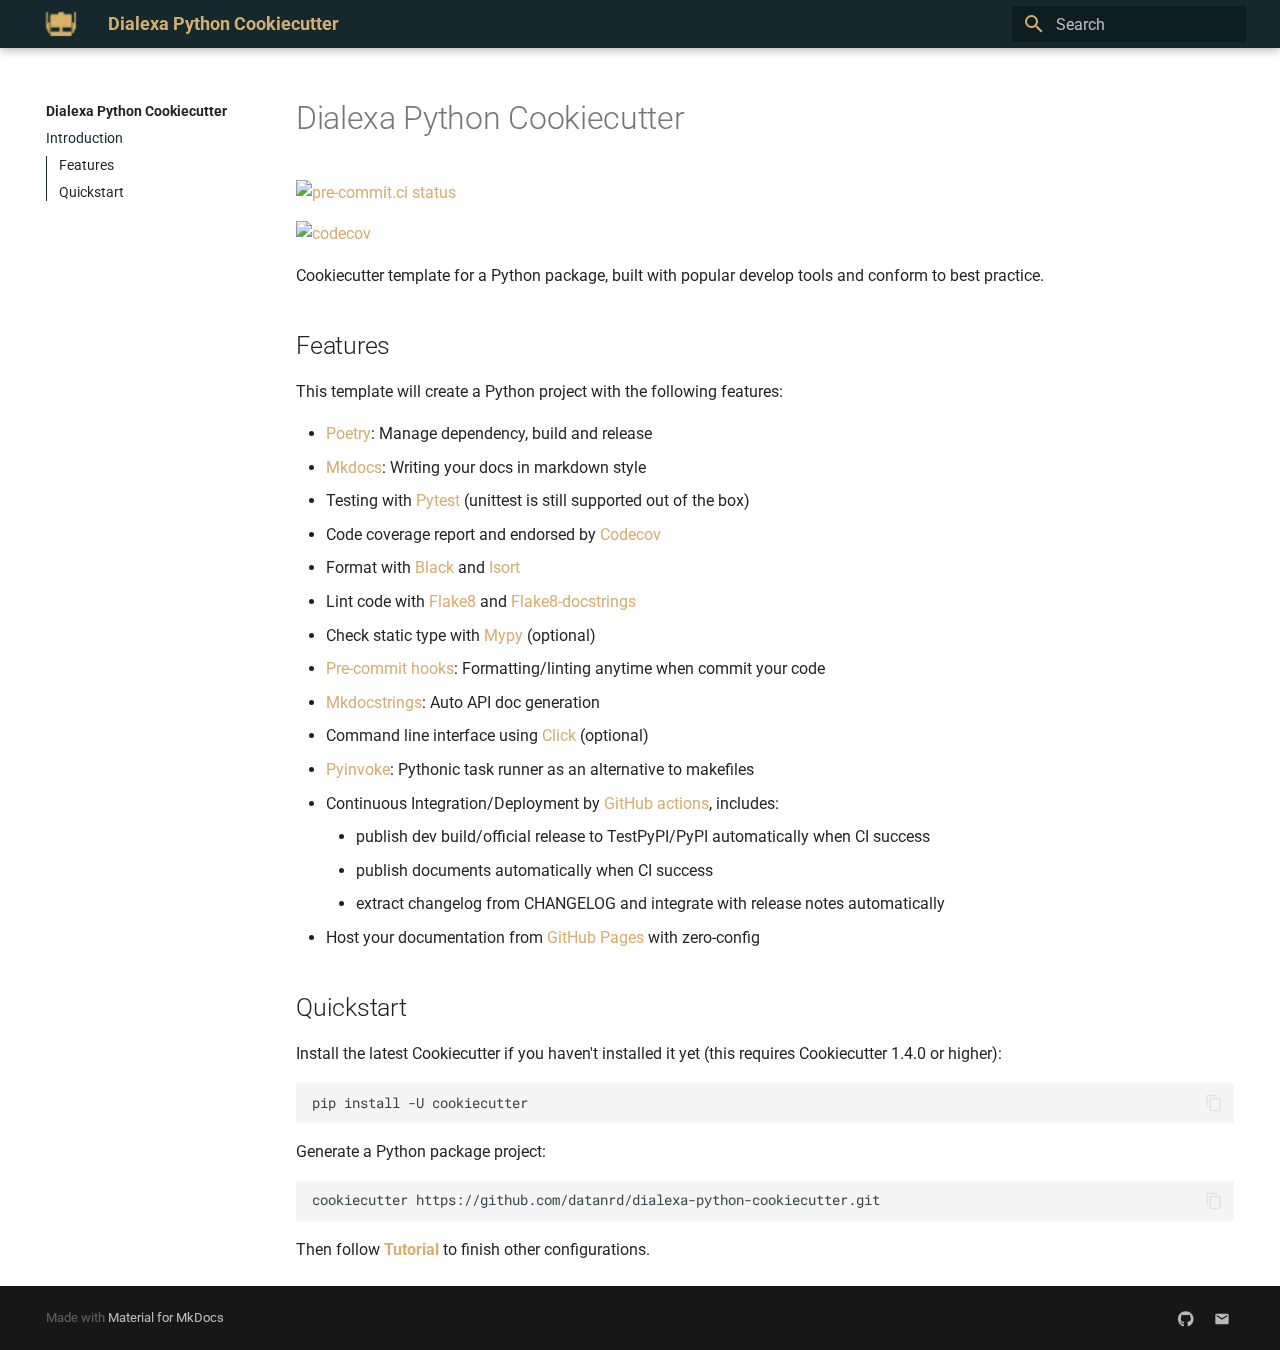
==== index.html @ a91740a1 "Deployed 534eb21 with MkDocs version: 1.2.3" ====
<!doctype html>
<html lang="en" class="no-js">
  <head>
    
      <meta charset="utf-8">
      <meta name="viewport" content="width=device-width,initial-scale=1">
      
      
      
      <link rel="icon" href="assets/images/favicon.png">
      <meta name="generator" content="mkdocs-1.2.3, mkdocs-material-8.1.11">
    
    
      
        <title>Dialexa Python Cookiecutter</title>
      
    
    
      <link rel="stylesheet" href="assets/stylesheets/main.50e68009.min.css">
      
        
        <link rel="stylesheet" href="assets/stylesheets/palette.e6a45f82.min.css">
        
      
    
    
    
      
        
        <link rel="preconnect" href="https://fonts.gstatic.com" crossorigin>
        <link rel="stylesheet" href="https://fonts.googleapis.com/css?family=Roboto:300,400,400i,700%7CRoboto+Mono&display=fallback">
        <style>:root{--md-text-font:"Roboto";--md-code-font:"Roboto Mono"}</style>
      
    
    
      <link rel="stylesheet" href="stylesheets/extra.css">
    
    <script>__md_scope=new URL(".",location),__md_get=(e,_=localStorage,t=__md_scope)=>JSON.parse(_.getItem(t.pathname+"."+e)),__md_set=(e,_,t=localStorage,a=__md_scope)=>{try{t.setItem(a.pathname+"."+e,JSON.stringify(_))}catch(e){}}</script>
    
      

    
    
  </head>
  
  
    
    
    
    
    
    <body dir="ltr" data-md-color-scheme="" data-md-color-primary="none" data-md-color-accent="none">
  
    
    
    <input class="md-toggle" data-md-toggle="drawer" type="checkbox" id="__drawer" autocomplete="off">
    <input class="md-toggle" data-md-toggle="search" type="checkbox" id="__search" autocomplete="off">
    <label class="md-overlay" for="__drawer"></label>
    <div data-md-component="skip">
      
        
        <a href="#dialexa-python-cookiecutter" class="md-skip">
          Skip to content
        </a>
      
    </div>
    <div data-md-component="announce">
      
    </div>
    
    
      

<header class="md-header" data-md-component="header">
  <nav class="md-header__inner md-grid" aria-label="Header">
    <a href="." title="Dialexa Python Cookiecutter" class="md-header__button md-logo" aria-label="Dialexa Python Cookiecutter" data-md-component="logo">
      
  <img src="assets/logo.png" alt="logo">

    </a>
    <label class="md-header__button md-icon" for="__drawer">
      <svg xmlns="http://www.w3.org/2000/svg" viewBox="0 0 24 24"><path d="M3 6h18v2H3V6m0 5h18v2H3v-2m0 5h18v2H3v-2z"/></svg>
    </label>
    <div class="md-header__title" data-md-component="header-title">
      <div class="md-header__ellipsis">
        <div class="md-header__topic">
          <span class="md-ellipsis">
            Dialexa Python Cookiecutter
          </span>
        </div>
        <div class="md-header__topic" data-md-component="header-topic">
          <span class="md-ellipsis">
            
              Introduction
            
          </span>
        </div>
      </div>
    </div>
    
    
    
      <label class="md-header__button md-icon" for="__search">
        <svg xmlns="http://www.w3.org/2000/svg" viewBox="0 0 24 24"><path d="M9.5 3A6.5 6.5 0 0 1 16 9.5c0 1.61-.59 3.09-1.56 4.23l.27.27h.79l5 5-1.5 1.5-5-5v-.79l-.27-.27A6.516 6.516 0 0 1 9.5 16 6.5 6.5 0 0 1 3 9.5 6.5 6.5 0 0 1 9.5 3m0 2C7 5 5 7 5 9.5S7 14 9.5 14 14 12 14 9.5 12 5 9.5 5z"/></svg>
      </label>
      <div class="md-search" data-md-component="search" role="dialog">
  <label class="md-search__overlay" for="__search"></label>
  <div class="md-search__inner" role="search">
    <form class="md-search__form" name="search">
      <input type="text" class="md-search__input" name="query" aria-label="Search" placeholder="Search" autocapitalize="off" autocorrect="off" autocomplete="off" spellcheck="false" data-md-component="search-query" required>
      <label class="md-search__icon md-icon" for="__search">
        <svg xmlns="http://www.w3.org/2000/svg" viewBox="0 0 24 24"><path d="M9.5 3A6.5 6.5 0 0 1 16 9.5c0 1.61-.59 3.09-1.56 4.23l.27.27h.79l5 5-1.5 1.5-5-5v-.79l-.27-.27A6.516 6.516 0 0 1 9.5 16 6.5 6.5 0 0 1 3 9.5 6.5 6.5 0 0 1 9.5 3m0 2C7 5 5 7 5 9.5S7 14 9.5 14 14 12 14 9.5 12 5 9.5 5z"/></svg>
        <svg xmlns="http://www.w3.org/2000/svg" viewBox="0 0 24 24"><path d="M20 11v2H8l5.5 5.5-1.42 1.42L4.16 12l7.92-7.92L13.5 5.5 8 11h12z"/></svg>
      </label>
      <nav class="md-search__options" aria-label="Search">
        
        <button type="reset" class="md-search__icon md-icon" aria-label="Clear" tabindex="-1">
          <svg xmlns="http://www.w3.org/2000/svg" viewBox="0 0 24 24"><path d="M19 6.41 17.59 5 12 10.59 6.41 5 5 6.41 10.59 12 5 17.59 6.41 19 12 13.41 17.59 19 19 17.59 13.41 12 19 6.41z"/></svg>
        </button>
      </nav>
      
    </form>
    <div class="md-search__output">
      <div class="md-search__scrollwrap" data-md-scrollfix>
        <div class="md-search-result" data-md-component="search-result">
          <div class="md-search-result__meta">
            Initializing search
          </div>
          <ol class="md-search-result__list"></ol>
        </div>
      </div>
    </div>
  </div>
</div>
    
    
  </nav>
  
</header>
    
    <div class="md-container" data-md-component="container">
      
      
        
          
        
      
      <main class="md-main" data-md-component="main">
        <div class="md-main__inner md-grid">
          
            
              
              <div class="md-sidebar md-sidebar--primary" data-md-component="sidebar" data-md-type="navigation" >
                <div class="md-sidebar__scrollwrap">
                  <div class="md-sidebar__inner">
                    


  

<nav class="md-nav md-nav--primary md-nav--integrated" aria-label="Navigation" data-md-level="0">
  <label class="md-nav__title" for="__drawer">
    <a href="." title="Dialexa Python Cookiecutter" class="md-nav__button md-logo" aria-label="Dialexa Python Cookiecutter" data-md-component="logo">
      
  <img src="assets/logo.png" alt="logo">

    </a>
    Dialexa Python Cookiecutter
  </label>
  
  <ul class="md-nav__list" data-md-scrollfix>
    
      
      
      

  
  
    
  
  
    <li class="md-nav__item md-nav__item--active">
      
      <input class="md-nav__toggle md-toggle" data-md-toggle="toc" type="checkbox" id="__toc">
      
      
        
      
      
        <label class="md-nav__link md-nav__link--active" for="__toc">
          Introduction
          <span class="md-nav__icon md-icon"></span>
        </label>
      
      <a href="." class="md-nav__link md-nav__link--active">
        Introduction
      </a>
      
        

<nav class="md-nav md-nav--secondary" aria-label="Table of contents">
  
  
  
    
  
  
    <label class="md-nav__title" for="__toc">
      <span class="md-nav__icon md-icon"></span>
      Table of contents
    </label>
    <ul class="md-nav__list" data-md-component="toc" data-md-scrollfix>
      
        <li class="md-nav__item">
  <a href="#features" class="md-nav__link">
    Features
  </a>
  
</li>
      
        <li class="md-nav__item">
  <a href="#quickstart" class="md-nav__link">
    Quickstart
  </a>
  
</li>
      
    </ul>
  
</nav>
      
    </li>
  

    
  </ul>
</nav>
                  </div>
                </div>
              </div>
            
            
          
          <div class="md-content" data-md-component="content">
            <article class="md-content__inner md-typeset">
              
                

<!-- BEGIN INCLUDE ../README.md   -->
<h1 id="dialexa-python-cookiecutter">Dialexa Python Cookiecutter</h1>
<p><a href="https://results.pre-commit.ci/latest/github/datanrd/dialexa-python-cookiecutter/develop"><img alt="pre-commit.ci status" src="https://results.pre-commit.ci/badge/github/datanrd/dialexa-python-cookiecutter/develop.svg" /></a></p>
<p><a href="https://codecov.io/gh/datanrd/dialexa-python-cookiecutter"><img alt="codecov" src="https://codecov.io/gh/datanrd/dialexa-python-cookiecutter/branch/develop/graph/badge.svg?token=NFT6UC1HAW" /></a></p>
<p>Cookiecutter template for a Python package, built with popular develop tools and conform to best practice.</p>
<h2 id="features">Features</h2>
<p>This template will create a Python project with the following features:</p>
<ul>
<li><a href="https://python-poetry.org/">Poetry</a>: Manage dependency, build and release</li>
<li><a href="https://www.mkdocs.org/..">Mkdocs</a>: Writing your docs in markdown style</li>
<li>Testing with <a href="https://pytest.org/..">Pytest</a> (unittest is still supported out of the box)</li>
<li>Code coverage report and endorsed by <a href="https://codecov.io/..">Codecov</a></li>
<li>Format with <a href="https://github.com/psf/black">Black</a> and <a href="https://github.com/PyCQA/isort">Isort</a></li>
<li>Lint code with <a href="https://flake8.pycqa.org/..">Flake8</a> and <a href="https://pypi.org/project/flake8-docstrings/">Flake8-docstrings</a></li>
<li>Check static type with <a href="http://mypy-lang.org/">Mypy</a> (optional)</li>
<li><a href="https://pre-commit.com/">Pre-commit hooks</a>: Formatting/linting anytime when commit your code</li>
<li><a href="https://mkdocstrings.github.io/">Mkdocstrings</a>: Auto API doc generation</li>
<li>Command line interface using <a href="https://click.palletsprojects.com/en/8.0.x/">Click</a> (optional)</li>
<li><a href="https://docs.pyinvoke.org/..">Pyinvoke</a>: Pythonic task runner as an alternative to makefiles</li>
<li>Continuous Integration/Deployment by <a href="https://github.com/features/actions">GitHub actions</a>, includes:<ul>
<li>publish dev build/official release to TestPyPI/PyPI automatically when CI success</li>
<li>publish documents automatically when CI success</li>
<li>extract changelog from CHANGELOG and integrate with release notes automatically</li>
</ul>
</li>
<li>Host your documentation from <a href="https://pages.github.com/..">GitHub Pages</a> with zero-config</li>
</ul>
<h2 id="quickstart">Quickstart</h2>
<p>Install the latest Cookiecutter if you haven't installed it yet (this requires Cookiecutter 1.4.0 or higher):</p>
<div class="highlight"><pre><span></span><code><a id="__codelineno-0-1" name="__codelineno-0-1" href="#__codelineno-0-1"></a>pip install -U cookiecutter
</code></pre></div>
<p>Generate a Python package project:</p>
<div class="highlight"><pre><span></span><code><a id="__codelineno-1-1" name="__codelineno-1-1" href="#__codelineno-1-1"></a>cookiecutter https://github.com/datanrd/dialexa-python-cookiecutter.git
</code></pre></div>
<p>Then follow <strong><a href="tutorial.md">Tutorial</a></strong> to finish other configurations.</p>
<!-- END INCLUDE -->

              
            </article>
          </div>
        </div>
        
      </main>
      
        <footer class="md-footer">
  
  <div class="md-footer-meta md-typeset">
    <div class="md-footer-meta__inner md-grid">
      <div class="md-copyright">
  
  
    Made with
    <a href="https://squidfunk.github.io/mkdocs-material/" target="_blank" rel="noopener">
      Material for MkDocs
    </a>
  
</div>
      
        <div class="md-social">
  
    
    
    <a href="https://github.com/dialexa" target="_blank" rel="noopener" title="Github" class="md-social__link">
      <svg xmlns="http://www.w3.org/2000/svg" viewBox="0 0 496 512"><!--! Font Awesome Free 6.0.0 by @fontawesome - https://fontawesome.com License - https://fontawesome.com/license/free (Icons: CC BY 4.0, Fonts: SIL OFL 1.1, Code: MIT License) Copyright 2022 Fonticons, Inc.--><path d="M165.9 397.4c0 2-2.3 3.6-5.2 3.6-3.3.3-5.6-1.3-5.6-3.6 0-2 2.3-3.6 5.2-3.6 3-.3 5.6 1.3 5.6 3.6zm-31.1-4.5c-.7 2 1.3 4.3 4.3 4.9 2.6 1 5.6 0 6.2-2s-1.3-4.3-4.3-5.2c-2.6-.7-5.5.3-6.2 2.3zm44.2-1.7c-2.9.7-4.9 2.6-4.6 4.9.3 2 2.9 3.3 5.9 2.6 2.9-.7 4.9-2.6 4.6-4.6-.3-1.9-3-3.2-5.9-2.9zM244.8 8C106.1 8 0 113.3 0 252c0 110.9 69.8 205.8 169.5 239.2 12.8 2.3 17.3-5.6 17.3-12.1 0-6.2-.3-40.4-.3-61.4 0 0-70 15-84.7-29.8 0 0-11.4-29.1-27.8-36.6 0 0-22.9-15.7 1.6-15.4 0 0 24.9 2 38.6 25.8 21.9 38.6 58.6 27.5 72.9 20.9 2.3-16 8.8-27.1 16-33.7-55.9-6.2-112.3-14.3-112.3-110.5 0-27.5 7.6-41.3 23.6-58.9-2.6-6.5-11.1-33.3 2.6-67.9 20.9-6.5 69 27 69 27 20-5.6 41.5-8.5 62.8-8.5s42.8 2.9 62.8 8.5c0 0 48.1-33.6 69-27 13.7 34.7 5.2 61.4 2.6 67.9 16 17.7 25.8 31.5 25.8 58.9 0 96.5-58.9 104.2-114.8 110.5 9.2 7.9 17 22.9 17 46.4 0 33.7-.3 75.4-.3 83.6 0 6.5 4.6 14.4 17.3 12.1C428.2 457.8 496 362.9 496 252 496 113.3 383.5 8 244.8 8zM97.2 352.9c-1.3 1-1 3.3.7 5.2 1.6 1.6 3.9 2.3 5.2 1 1.3-1 1-3.3-.7-5.2-1.6-1.6-3.9-2.3-5.2-1zm-10.8-8.1c-.7 1.3.3 2.9 2.3 3.9 1.6 1 3.6.7 4.3-.7.7-1.3-.3-2.9-2.3-3.9-2-.6-3.6-.3-4.3.7zm32.4 35.6c-1.6 1.3-1 4.3 1.3 6.2 2.3 2.3 5.2 2.6 6.5 1 1.3-1.3.7-4.3-1.3-6.2-2.2-2.3-5.2-2.6-6.5-1zm-11.4-14.7c-1.6 1-1.6 3.6 0 5.9 1.6 2.3 4.3 3.3 5.6 2.3 1.6-1.3 1.6-3.9 0-6.2-1.4-2.3-4-3.3-5.6-2z"/></svg>
    </a>
  
    
    
    <a href="mailto:daniel.spence@dialexa.com" target="_blank" rel="noopener" title="" class="md-social__link">
      <svg xmlns="http://www.w3.org/2000/svg" viewBox="0 0 24 24"><path d="m20 8-8 5-8-5V6l8 5 8-5m0-2H4c-1.11 0-2 .89-2 2v12a2 2 0 0 0 2 2h16a2 2 0 0 0 2-2V6a2 2 0 0 0-2-2z"/></svg>
    </a>
  
</div>
      
    </div>
  </div>
</footer>
      
    </div>
    <div class="md-dialog" data-md-component="dialog">
      <div class="md-dialog__inner md-typeset"></div>
    </div>
    <script id="__config" type="application/json">{"base": ".", "features": ["toc.integrate"], "translations": {"clipboard.copy": "Copy to clipboard", "clipboard.copied": "Copied to clipboard", "search.config.lang": "en", "search.config.pipeline": "trimmer, stopWordFilter", "search.config.separator": "[\\s\\-]+", "search.placeholder": "Search", "search.result.placeholder": "Type to start searching", "search.result.none": "No matching documents", "search.result.one": "1 matching document", "search.result.other": "# matching documents", "search.result.more.one": "1 more on this page", "search.result.more.other": "# more on this page", "search.result.term.missing": "Missing", "select.version.title": "Select version"}, "search": "assets/javascripts/workers/search.092fa1f6.min.js"}</script>
    
    
      <script src="assets/javascripts/bundle.5a9542cf.min.js"></script>
      
    
  </body>
</html>
---- assets/stylesheets/main.50e68009.min.css ----
@charset "UTF-8";html{-webkit-text-size-adjust:none;-moz-text-size-adjust:none;-ms-text-size-adjust:none;text-size-adjust:none;box-sizing:border-box}*,:after,:before{box-sizing:inherit}@media (prefers-reduced-motion){*,:after,:before{transition:none!important}}body{margin:0}a,button,input,label{-webkit-tap-highlight-color:transparent}a{color:inherit;text-decoration:none}hr{border:0;box-sizing:content-box;display:block;height:.05rem;overflow:visible;padding:0}small{font-size:80%}sub,sup{line-height:1em}img{border-style:none}table{border-collapse:separate;border-spacing:0}td,th{font-weight:400;vertical-align:top}button{background:transparent;border:0;font-family:inherit;font-size:inherit;margin:0;padding:0}input{border:0;outline:none}:root{--md-default-fg-color:rgba(0,0,0,.87);--md-default-fg-color--light:rgba(0,0,0,.54);--md-default-fg-color--lighter:rgba(0,0,0,.32);--md-default-fg-color--lightest:rgba(0,0,0,.07);--md-default-bg-color:#fff;--md-default-bg-color--light:hsla(0,0%,100%,.7);--md-default-bg-color--lighter:hsla(0,0%,100%,.3);--md-default-bg-color--lightest:hsla(0,0%,100%,.12);--md-primary-fg-color:#4051b5;--md-primary-fg-color--light:#5d6cc0;--md-primary-fg-color--dark:#303fa1;--md-primary-bg-color:#fff;--md-primary-bg-color--light:hsla(0,0%,100%,.7);--md-accent-fg-color:#526cfe;--md-accent-fg-color--transparent:rgba(82,108,254,.1);--md-accent-bg-color:#fff;--md-accent-bg-color--light:hsla(0,0%,100%,.7);--md-shadow-z1:0 0.2rem 0.5rem rgba(0,0,0,.05),0 0 0.05rem rgba(0,0,0,.1);--md-shadow-z2:0 0.2rem 0.5rem rgba(0,0,0,.1),0 0 0.05rem rgba(0,0,0,.25);--md-shadow-z3:0 0.2rem 0.5rem rgba(0,0,0,.2),0 0 0.05rem rgba(0,0,0,.35)}:root>*{--md-code-fg-color:#36464e;--md-code-bg-color:#f5f5f5;--md-code-hl-color:rgba(255,255,0,.5);--md-code-hl-number-color:#d52a2a;--md-code-hl-special-color:#db1457;--md-code-hl-function-color:#a846b9;--md-code-hl-constant-color:#6e59d9;--md-code-hl-keyword-color:#3f6ec6;--md-code-hl-string-color:#1c7d4d;--md-code-hl-name-color:var(--md-code-fg-color);--md-code-hl-operator-color:var(--md-default-fg-color--light);--md-code-hl-punctuation-color:var(--md-default-fg-color--light);--md-code-hl-comment-color:var(--md-default-fg-color--light);--md-code-hl-generic-color:var(--md-default-fg-color--light);--md-code-hl-variable-color:var(--md-default-fg-color--light);--md-typeset-color:var(--md-default-fg-color);--md-typeset-a-color:var(--md-primary-fg-color);--md-typeset-mark-color:rgba(255,255,0,.5);--md-typeset-del-color:rgba(245,80,61,.15);--md-typeset-ins-color:rgba(11,213,112,.15);--md-typeset-kbd-color:#fafafa;--md-typeset-kbd-accent-color:#fff;--md-typeset-kbd-border-color:#b8b8b8;--md-typeset-table-color:rgba(0,0,0,.12);--md-admonition-fg-color:var(--md-default-fg-color);--md-admonition-bg-color:var(--md-default-bg-color);--md-footer-fg-color:#fff;--md-footer-fg-color--light:hsla(0,0%,100%,.7);--md-footer-fg-color--lighter:hsla(0,0%,100%,.3);--md-footer-bg-color:rgba(0,0,0,.87);--md-footer-bg-color--dark:rgba(0,0,0,.32)}.md-icon svg{fill:currentcolor;display:block;height:1.2rem;width:1.2rem}body{-webkit-font-smoothing:antialiased;-moz-osx-font-smoothing:grayscale;--md-text-font-family:var(--md-text-font,_),-apple-system,BlinkMacSystemFont,Helvetica,Arial,sans-serif;--md-code-font-family:var(--md-code-font,_),SFMono-Regular,Consolas,Menlo,monospace}body,input{font-feature-settings:"kern","liga";font-family:var(--md-text-font-family)}body,code,input,kbd,pre{color:var(--md-typeset-color)}code,kbd,pre{font-feature-settings:"kern";font-family:var(--md-code-font-family)}:root{--md-typeset-table-sort-icon:url('data:image/svg+xml;charset=utf-8,<svg xmlns="http://www.w3.org/2000/svg" viewBox="0 0 24 24"><path d="m18 21-4-4h3V7h-3l4-4 4 4h-3v10h3M2 19v-2h10v2M2 13v-2h7v2M2 7V5h4v2H2z"/></svg>');--md-typeset-table-sort-icon--asc:url('data:image/svg+xml;charset=utf-8,<svg xmlns="http://www.w3.org/2000/svg" viewBox="0 0 24 24"><path d="M19 17h3l-4 4-4-4h3V3h2M2 17h10v2H2M6 5v2H2V5m0 6h7v2H2v-2z"/></svg>');--md-typeset-table-sort-icon--desc:url('data:image/svg+xml;charset=utf-8,<svg xmlns="http://www.w3.org/2000/svg" viewBox="0 0 24 24"><path d="M19 7h3l-4-4-4 4h3v14h2M2 17h10v2H2M6 5v2H2V5m0 6h7v2H2v-2z"/></svg>')}.md-typeset{-webkit-print-color-adjust:exact;color-adjust:exact;font-size:.8rem;line-height:1.6}@media print{.md-typeset{font-size:.68rem}}.md-typeset blockquote,.md-typeset dl,.md-typeset figure,.md-typeset ol,.md-typeset pre,.md-typeset ul{margin-bottom:1em;margin-top:1em}.md-typeset h1{color:var(--md-default-fg-color--light);font-size:2em;line-height:1.3;margin:0 0 1.25em}.md-typeset h1,.md-typeset h2{font-weight:300;letter-spacing:-.01em}.md-typeset h2{font-size:1.5625em;line-height:1.4;margin:1.6em 0 .64em}.md-typeset h3{font-size:1.25em;font-weight:400;letter-spacing:-.01em;line-height:1.5;margin:1.6em 0 .8em}.md-typeset h2+h3{margin-top:.8em}.md-typeset h4{font-weight:700;letter-spacing:-.01em;margin:1em 0}.md-typeset h5,.md-typeset h6{color:var(--md-default-fg-color--light);font-size:.8em;font-weight:700;letter-spacing:-.01em;margin:1.25em 0}.md-typeset h5{text-transform:uppercase}.md-typeset hr{border-bottom:.05rem solid var(--md-default-fg-color--lightest);display:flow-root;margin:1.5em 0}.md-typeset a{color:var(--md-typeset-a-color);word-break:break-word}.md-typeset a,.md-typeset a:before{transition:color 125ms}.md-typeset a:focus,.md-typeset a:hover{color:var(--md-accent-fg-color)}.md-typeset a.focus-visible{outline-color:var(--md-accent-fg-color);outline-offset:.2rem}.md-typeset code,.md-typeset kbd,.md-typeset pre{color:var(--md-code-fg-color);direction:ltr}@media print{.md-typeset code,.md-typeset kbd,.md-typeset pre{white-space:pre-wrap}}.md-typeset code{background-color:var(--md-code-bg-color);border-radius:.1rem;-webkit-box-decoration-break:clone;box-decoration-break:clone;font-size:.85em;padding:0 .2941176471em;word-break:break-word}.md-typeset code:not(.focus-visible){-webkit-tap-highlight-color:transparent;outline:none}.md-typeset a code{color:currentcolor}.md-typeset pre{display:flow-root;line-height:1.4;position:relative}.md-typeset pre>code{-webkit-box-decoration-break:slice;box-decoration-break:slice;box-shadow:none;display:block;margin:0;outline-color:var(--md-accent-fg-color);overflow:auto;padding:.7720588235em 1.1764705882em;scrollbar-color:var(--md-default-fg-color--lighter) transparent;scrollbar-width:thin;touch-action:auto;word-break:normal}.md-typeset pre>code:hover{scrollbar-color:var(--md-accent-fg-color) transparent}.md-typeset pre>code::-webkit-scrollbar{height:.2rem;width:.2rem}.md-typeset pre>code::-webkit-scrollbar-thumb{background-color:var(--md-default-fg-color--lighter)}.md-typeset pre>code::-webkit-scrollbar-thumb:hover{background-color:var(--md-accent-fg-color)}.md-typeset kbd{background-color:var(--md-typeset-kbd-color);border-radius:.1rem;box-shadow:0 .1rem 0 .05rem var(--md-typeset-kbd-border-color),0 .1rem 0 var(--md-typeset-kbd-border-color),0 -.1rem .2rem var(--md-typeset-kbd-accent-color) inset;color:var(--md-default-fg-color);display:inline-block;font-size:.75em;padding:0 .6666666667em;vertical-align:text-top;word-break:break-word}.md-typeset mark{background-color:var(--md-typeset-mark-color);-webkit-box-decoration-break:clone;box-decoration-break:clone;color:inherit;word-break:break-word}.md-typeset abbr{border-bottom:.05rem dotted var(--md-default-fg-color--light);cursor:help;text-decoration:none}@media (hover:none){.md-typeset abbr{position:relative}.md-typeset abbr[title]:-webkit-any(:focus,:hover):after{background-color:var(--md-default-fg-color);border-radius:.1rem;box-shadow:var(--md-shadow-z3);color:var(--md-default-bg-color);content:attr(title);display:inline-block;font-size:.7rem;margin-top:2em;max-width:80%;min-width:-webkit-max-content;min-width:max-content;padding:.2rem .3rem;position:absolute;width:auto}.md-typeset abbr[title]:-moz-any(:focus,:hover):after{background-color:var(--md-default-fg-color);border-radius:.1rem;box-shadow:var(--md-shadow-z3);color:var(--md-default-bg-color);content:attr(title);display:inline-block;font-size:.7rem;margin-top:2em;max-width:80%;min-width:-moz-max-content;min-width:max-content;padding:.2rem .3rem;position:absolute;width:auto}[dir=ltr] .md-typeset abbr[title]:-webkit-any(:focus,:hover):after{left:0}[dir=ltr] .md-typeset abbr[title]:-moz-any(:focus,:hover):after{left:0}[dir=ltr] .md-typeset abbr[title]:is(:focus,:hover):after{left:0}[dir=rtl] .md-typeset abbr[title]:-webkit-any(:focus,:hover):after{right:0}[dir=rtl] .md-typeset abbr[title]:-moz-any(:focus,:hover):after{right:0}[dir=rtl] .md-typeset abbr[title]:is(:focus,:hover):after{right:0}.md-typeset abbr[title]:is(:focus,:hover):after{background-color:var(--md-default-fg-color);border-radius:.1rem;box-shadow:var(--md-shadow-z3);color:var(--md-default-bg-color);content:attr(title);display:inline-block;font-size:.7rem;margin-top:2em;max-width:80%;min-width:-webkit-max-content;min-width:-moz-max-content;min-width:max-content;padding:.2rem .3rem;position:absolute;width:auto}}.md-typeset small{opacity:.75}[dir=ltr] .md-typeset sub,[dir=ltr] .md-typeset sup{margin-left:.078125em}[dir=rtl] .md-typeset sub,[dir=rtl] .md-typeset sup{margin-right:.078125em}[dir=ltr] .md-typeset blockquote{padding-left:.6rem}[dir=rtl] .md-typeset blockquote{padding-right:.6rem}[dir=ltr] .md-typeset blockquote{border-left:.2rem solid var(--md-default-fg-color--lighter)}[dir=rtl] .md-typeset blockquote{border-right:.2rem solid var(--md-default-fg-color--lighter)}.md-typeset blockquote{color:var(--md-default-fg-color--light);margin-left:0;margin-right:0}.md-typeset ul{list-style-type:disc}[dir=ltr] .md-typeset ol,[dir=ltr] .md-typeset ul{margin-left:.625em}[dir=rtl] .md-typeset ol,[dir=rtl] .md-typeset ul{margin-right:.625em}.md-typeset ol,.md-typeset ul{padding:0}.md-typeset ol:not([hidden]),.md-typeset ul:not([hidden]){display:flow-root}.md-typeset ol ol,.md-typeset ul ol{list-style-type:lower-alpha}.md-typeset ol ol ol,.md-typeset ul ol ol{list-style-type:lower-roman}[dir=ltr] .md-typeset ol li,[dir=ltr] .md-typeset ul li{margin-left:1.25em}[dir=rtl] .md-typeset ol li,[dir=rtl] .md-typeset ul li{margin-right:1.25em}.md-typeset ol li,.md-typeset ul li{margin-bottom:.5em}.md-typeset ol li :-webkit-any(p,blockquote),.md-typeset ul li :-webkit-any(p,blockquote){margin:.5em 0}.md-typeset ol li :-moz-any(p,blockquote),.md-typeset ul li :-moz-any(p,blockquote){margin:.5em 0}.md-typeset ol li :is(p,blockquote),.md-typeset ul li :is(p,blockquote){margin:.5em 0}.md-typeset ol li:last-child,.md-typeset ul li:last-child{margin-bottom:0}.md-typeset ol li :-webkit-any(ul,ol),.md-typeset ul li :-webkit-any(ul,ol){margin-bottom:.5em;margin-top:.5em}.md-typeset ol li :-moz-any(ul,ol),.md-typeset ul li :-moz-any(ul,ol){margin-bottom:.5em;margin-top:.5em}[dir=ltr] .md-typeset ol li :-webkit-any(ul,ol),[dir=ltr] .md-typeset ul li :-webkit-any(ul,ol){margin-left:.625em}[dir=ltr] .md-typeset ol li :-moz-any(ul,ol),[dir=ltr] .md-typeset ul li :-moz-any(ul,ol){margin-left:.625em}[dir=ltr] .md-typeset ol li :is(ul,ol),[dir=ltr] .md-typeset ul li :is(ul,ol){margin-left:.625em}[dir=rtl] .md-typeset ol li :-webkit-any(ul,ol),[dir=rtl] .md-typeset ul li :-webkit-any(ul,ol){margin-right:.625em}[dir=rtl] .md-typeset ol li :-moz-any(ul,ol),[dir=rtl] .md-typeset ul li :-moz-any(ul,ol){margin-right:.625em}[dir=rtl] .md-typeset ol li :is(ul,ol),[dir=rtl] .md-typeset ul li :is(ul,ol){margin-right:.625em}.md-typeset ol li :is(ul,ol),.md-typeset ul li :is(ul,ol){margin-bottom:.5em;margin-top:.5em}[dir=ltr] .md-typeset dd{margin-left:1.875em}[dir=rtl] .md-typeset dd{margin-right:1.875em}.md-typeset dd{margin-bottom:1.5em;margin-top:1em}.md-typeset img,.md-typeset svg{height:auto;max-width:100%}.md-typeset img[align=left],.md-typeset svg[align=left]{margin:1em 1em 1em 0}.md-typeset img[align=right],.md-typeset svg[align=right]{margin:1em 0 1em 1em}.md-typeset img[align]:only-child,.md-typeset svg[align]:only-child{margin-top:0}.md-typeset img[src$="#only-dark"]{display:none}.md-typeset figure{display:flow-root;margin:1em auto;max-width:100%;text-align:center;width:-webkit-fit-content;width:-moz-fit-content;width:fit-content}.md-typeset figure img{display:block}.md-typeset figcaption{font-style:italic;margin:1em auto;max-width:24rem}.md-typeset iframe{max-width:100%}.md-typeset table:not([class]){background-color:var(--md-default-bg-color);border:.05rem solid var(--md-typeset-table-color);border-radius:.1rem;display:inline-block;font-size:.64rem;max-width:100%;overflow:auto;touch-action:auto}@media print{.md-typeset table:not([class]){display:table}}.md-typeset table:not([class])+*{margin-top:1.5em}.md-typeset table:not([class]) :-webkit-any(th,td)>:first-child{margin-top:0}.md-typeset table:not([class]) :-moz-any(th,td)>:first-child{margin-top:0}.md-typeset table:not([class]) :is(th,td)>:first-child{margin-top:0}.md-typeset table:not([class]) :-webkit-any(th,td)>:last-child{margin-bottom:0}.md-typeset table:not([class]) :-moz-any(th,td)>:last-child{margin-bottom:0}.md-typeset table:not([class]) :is(th,td)>:last-child{margin-bottom:0}.md-typeset table:not([class]) :-webkit-any(th,td):not([align]){text-align:left}.md-typeset table:not([class]) :-moz-any(th,td):not([align]){text-align:left}.md-typeset table:not([class]) :is(th,td):not([align]){text-align:left}[dir=rtl] .md-typeset table:not([class]) :-webkit-any(th,td):not([align]){text-align:right}[dir=rtl] .md-typeset table:not([class]) :-moz-any(th,td):not([align]){text-align:right}[dir=rtl] .md-typeset table:not([class]) :is(th,td):not([align]){text-align:right}.md-typeset table:not([class]) th{font-weight:700;min-width:5rem;padding:.9375em 1.25em;vertical-align:top}.md-typeset table:not([class]) th a{color:inherit}.md-typeset table:not([class]) td{border-top:.05rem solid var(--md-typeset-table-color);padding:.9375em 1.25em;vertical-align:top}.md-typeset table:not([class]) tbody tr{transition:background-color 125ms}.md-typeset table:not([class]) tbody tr:hover{background-color:rgba(0,0,0,.035);box-shadow:0 .05rem 0 var(--md-default-bg-color) inset}.md-typeset table:not([class]) a{word-break:normal}.md-typeset table th[role=columnheader]{cursor:pointer}[dir=ltr] .md-typeset table th[role=columnheader]:after{margin-left:.5em}[dir=rtl] .md-typeset table th[role=columnheader]:after{margin-right:.5em}.md-typeset table th[role=columnheader]:after{content:"";display:inline-block;height:1.2em;-webkit-mask-image:var(--md-typeset-table-sort-icon);mask-image:var(--md-typeset-table-sort-icon);-webkit-mask-repeat:no-repeat;mask-repeat:no-repeat;-webkit-mask-size:contain;mask-size:contain;transition:background-color 125ms;vertical-align:text-bottom;width:1.2em}.md-typeset table th[role=columnheader]:hover:after{background-color:var(--md-default-fg-color--lighter)}.md-typeset table th[role=columnheader][aria-sort=ascending]:after{background-color:var(--md-default-fg-color--light);-webkit-mask-image:var(--md-typeset-table-sort-icon--asc);mask-image:var(--md-typeset-table-sort-icon--asc)}.md-typeset table th[role=columnheader][aria-sort=descending]:after{background-color:var(--md-default-fg-color--light);-webkit-mask-image:var(--md-typeset-table-sort-icon--desc);mask-image:var(--md-typeset-table-sort-icon--desc)}.md-typeset__scrollwrap{margin:1em -.8rem;overflow-x:auto;touch-action:auto}.md-typeset__table{display:inline-block;margin-bottom:.5em;padding:0 .8rem}@media print{.md-typeset__table{display:block}}html .md-typeset__table table{display:table;margin:0;overflow:hidden;width:100%}@media screen and (max-width:44.9375em){.md-content__inner>pre{margin:1em -.8rem}.md-content__inner>pre code{border-radius:0}}.md-banner{background-color:var(--md-footer-bg-color);color:var(--md-footer-fg-color);overflow:auto}@media print{.md-banner{display:none}}.md-banner--warning{background:var(--md-typeset-mark-color);color:var(--md-default-fg-color)}.md-banner__inner{font-size:.7rem;margin:.6rem auto;padding:0 .8rem}html{font-size:125%;height:100%;overflow-x:hidden}@media screen and (min-width:100em){html{font-size:137.5%}}@media screen and (min-width:125em){html{font-size:150%}}body{background-color:var(--md-default-bg-color);display:flex;flex-direction:column;font-size:.5rem;min-height:100%;position:relative;width:100%}@media print{body{display:block}}@media screen and (max-width:59.9375em){body[data-md-state=lock]{position:fixed}}.md-grid{margin-left:auto;margin-right:auto;max-width:61rem}.md-container{display:flex;flex-direction:column;flex-grow:1}@media print{.md-container{display:block}}.md-main{flex-grow:1}.md-main__inner{display:flex;height:100%;margin-top:1.5rem}.md-ellipsis{overflow:hidden;text-overflow:ellipsis;white-space:nowrap}.md-toggle{display:none}.md-option{height:0;opacity:0;position:absolute;width:0}.md-option:checked+label:not([hidden]){display:block}.md-option.focus-visible+label{outline-color:var(--md-accent-fg-color);outline-style:auto}.md-skip{background-color:var(--md-default-fg-color);border-radius:.1rem;color:var(--md-default-bg-color);font-size:.64rem;margin:.5rem;opacity:0;outline-color:var(--md-accent-fg-color);padding:.3rem .5rem;position:fixed;transform:translateY(.4rem);z-index:-1}.md-skip:focus{opacity:1;transform:translateY(0);transition:transform .25s cubic-bezier(.4,0,.2,1),opacity 175ms 75ms;z-index:10}@page{margin:25mm}:root{--md-clipboard-icon:url('data:image/svg+xml;charset=utf-8,<svg xmlns="http://www.w3.org/2000/svg" viewBox="0 0 24 24"><path d="M19 21H8V7h11m0-2H8a2 2 0 0 0-2 2v14a2 2 0 0 0 2 2h11a2 2 0 0 0 2-2V7a2 2 0 0 0-2-2m-3-4H4a2 2 0 0 0-2 2v14h2V3h12V1z"/></svg>')}.md-clipboard{border-radius:.1rem;color:var(--md-default-fg-color--lightest);cursor:pointer;height:1.5em;outline-color:var(--md-accent-fg-color);outline-offset:.1rem;position:absolute;right:.5em;top:.5em;transition:color .25s;width:1.5em;z-index:1}@media print{.md-clipboard{display:none}}.md-clipboard:not(.focus-visible){-webkit-tap-highlight-color:transparent;outline:none}:hover>.md-clipboard{color:var(--md-default-fg-color--light)}.md-clipboard:-webkit-any(:focus,:hover){color:var(--md-accent-fg-color)}.md-clipboard:-moz-any(:focus,:hover){color:var(--md-accent-fg-color)}.md-clipboard:is(:focus,:hover){color:var(--md-accent-fg-color)}.md-clipboard:after{background-color:currentcolor;content:"";display:block;height:1.125em;margin:0 auto;-webkit-mask-image:var(--md-clipboard-icon);mask-image:var(--md-clipboard-icon);-webkit-mask-repeat:no-repeat;mask-repeat:no-repeat;-webkit-mask-size:contain;mask-size:contain;width:1.125em}.md-clipboard--inline{cursor:pointer}.md-clipboard--inline code{transition:color .25s,background-color .25s}.md-clipboard--inline:-webkit-any(:focus,:hover) code{background-color:var(--md-accent-fg-color--transparent);color:var(--md-accent-fg-color)}.md-clipboard--inline:-moz-any(:focus,:hover) code{background-color:var(--md-accent-fg-color--transparent);color:var(--md-accent-fg-color)}.md-clipboard--inline:is(:focus,:hover) code{background-color:var(--md-accent-fg-color--transparent);color:var(--md-accent-fg-color)}.md-content{flex-grow:1;min-width:0}.md-content__inner{margin:0 .8rem 1.2rem;padding-top:.6rem}@media screen and (min-width:76.25em){[dir=ltr] .md-sidebar--primary:not([hidden])~.md-content>.md-content__inner{margin-left:1.2rem}[dir=rtl] .md-sidebar--primary:not([hidden])~.md-content>.md-content__inner{margin-right:1.2rem}[dir=ltr] .md-sidebar--secondary:not([hidden])~.md-content>.md-content__inner{margin-right:1.2rem}[dir=rtl] .md-sidebar--secondary:not([hidden])~.md-content>.md-content__inner{margin-left:1.2rem}}.md-content__inner:before{content:"";display:block;height:.4rem}.md-content__inner>:last-child{margin-bottom:0}[dir=ltr] .md-content__button{margin-left:.4rem}[dir=rtl] .md-content__button{margin-right:.4rem}.md-content__button{float:right;margin:.4rem 0;padding:0}@media print{.md-content__button{display:none}}[dir=rtl] .md-content__button{float:left}.md-typeset .md-content__button{color:var(--md-default-fg-color--lighter)}.md-content__button svg{display:inline;vertical-align:top}[dir=rtl] .md-content__button svg{transform:scaleX(-1)}[dir=ltr] .md-dialog{right:.8rem}[dir=rtl] .md-dialog{left:.8rem}.md-dialog{background-color:var(--md-default-fg-color);border-radius:.1rem;bottom:.8rem;box-shadow:var(--md-shadow-z3);min-width:11.1rem;opacity:0;padding:.4rem .6rem;pointer-events:none;position:fixed;transform:translateY(100%);transition:transform 0ms .4s,opacity .4s;z-index:4}@media print{.md-dialog{display:none}}.md-dialog[data-md-state=open]{opacity:1;pointer-events:auto;transform:translateY(0);transition:transform .4s cubic-bezier(.075,.85,.175,1),opacity .4s}.md-dialog__inner{color:var(--md-default-bg-color);font-size:.7rem}.md-footer{background-color:var(--md-footer-bg-color);color:var(--md-footer-fg-color)}@media print{.md-footer{display:none}}.md-footer__inner{display:flex;justify-content:space-between;overflow:auto;padding:.2rem}.md-footer__link{display:flex;flex-grow:0.01;outline-color:var(--md-accent-fg-color);overflow:hidden;padding-bottom:.4rem;padding-top:1.4rem;transition:opacity .25s}.md-footer__link:-webkit-any(:focus,:hover){opacity:.7}.md-footer__link:-moz-any(:focus,:hover){opacity:.7}.md-footer__link:is(:focus,:hover){opacity:.7}[dir=rtl] .md-footer__link svg{transform:scaleX(-1)}@media screen and (max-width:44.9375em){.md-footer__link--prev .md-footer__title{display:none}}[dir=ltr] .md-footer__link--next{margin-left:auto}[dir=rtl] .md-footer__link--next{margin-right:auto}.md-footer__link--next{text-align:right}[dir=rtl] .md-footer__link--next{text-align:left}.md-footer__title{flex-grow:1;font-size:.9rem;line-height:2.4rem;max-width:calc(100% - 2.4rem);padding:0 1rem;position:relative}.md-footer__button{margin:.2rem;padding:.4rem}.md-footer__direction{font-size:.64rem;left:0;margin-top:-1rem;opacity:.7;padding:0 1rem;position:absolute;right:0}.md-footer-meta{background-color:var(--md-footer-bg-color--dark)}.md-footer-meta__inner{display:flex;flex-wrap:wrap;justify-content:space-between;padding:.2rem}html .md-footer-meta.md-typeset a{color:var(--md-footer-fg-color--light)}html .md-footer-meta.md-typeset a:-webkit-any(:focus,:hover){color:var(--md-footer-fg-color)}html .md-footer-meta.md-typeset a:-moz-any(:focus,:hover){color:var(--md-footer-fg-color)}html .md-footer-meta.md-typeset a:is(:focus,:hover){color:var(--md-footer-fg-color)}.md-copyright{color:var(--md-footer-fg-color--lighter);font-size:.64rem;margin:auto .6rem;padding:.4rem 0;width:100%}@media screen and (min-width:45em){.md-copyright{width:auto}}.md-copyright__highlight{color:var(--md-footer-fg-color--light)}.md-social{margin:0 .4rem;padding:.2rem 0 .6rem}@media screen and (min-width:45em){.md-social{padding:.6rem 0}}.md-social__link{display:inline-block;height:1.6rem;text-align:center;width:1.6rem}.md-social__link:before{line-height:1.9}.md-social__link svg{fill:currentcolor;max-height:.8rem;vertical-align:-25%}.md-typeset .md-button{border:.1rem solid;border-radius:.1rem;color:var(--md-primary-fg-color);cursor:pointer;display:inline-block;font-weight:700;padding:.625em 2em;transition:color 125ms,background-color 125ms,border-color 125ms}.md-typeset .md-button--primary{background-color:var(--md-primary-fg-color);border-color:var(--md-primary-fg-color);color:var(--md-primary-bg-color)}.md-typeset .md-button:-webkit-any(:focus,:hover){background-color:var(--md-accent-fg-color);border-color:var(--md-accent-fg-color);color:var(--md-accent-bg-color)}.md-typeset .md-button:-moz-any(:focus,:hover){background-color:var(--md-accent-fg-color);border-color:var(--md-accent-fg-color);color:var(--md-accent-bg-color)}.md-typeset .md-button:is(:focus,:hover){background-color:var(--md-accent-fg-color);border-color:var(--md-accent-fg-color);color:var(--md-accent-bg-color)}[dir=ltr] .md-typeset .md-input{border-top-left-radius:.1rem}[dir=rtl] .md-typeset .md-input{border-top-right-radius:.1rem}[dir=ltr] .md-typeset .md-input{border-top-right-radius:.1rem}[dir=rtl] .md-typeset .md-input{border-top-left-radius:.1rem}.md-typeset .md-input{border-bottom:.1rem solid var(--md-default-fg-color--lighter);box-shadow:var(--md-shadow-z1);font-size:.8rem;height:1.8rem;padding:0 .6rem;transition:border .25s,box-shadow .25s}.md-typeset .md-input:-webkit-any(:focus,:hover){border-bottom-color:var(--md-accent-fg-color);box-shadow:var(--md-shadow-z2)}.md-typeset .md-input:-moz-any(:focus,:hover){border-bottom-color:var(--md-accent-fg-color);box-shadow:var(--md-shadow-z2)}.md-typeset .md-input:is(:focus,:hover){border-bottom-color:var(--md-accent-fg-color);box-shadow:var(--md-shadow-z2)}.md-typeset .md-input--stretch{width:100%}.md-header{background-color:var(--md-primary-fg-color);box-shadow:0 0 .2rem transparent,0 .2rem .4rem transparent;color:var(--md-primary-bg-color);left:0;position:-webkit-sticky;position:sticky;right:0;top:0;z-index:4}@media print{.md-header{display:none}}.md-header[data-md-state=shadow]{box-shadow:0 0 .2rem rgba(0,0,0,.1),0 .2rem .4rem rgba(0,0,0,.2);transition:transform .25s cubic-bezier(.1,.7,.1,1),box-shadow .25s}.md-header[data-md-state=hidden]{transform:translateY(-100%);transition:transform .25s cubic-bezier(.8,0,.6,1),box-shadow .25s}.md-header__inner{align-items:center;display:flex;padding:0 .2rem}.md-header__button{color:currentcolor;cursor:pointer;margin:.2rem;outline-color:var(--md-accent-fg-color);padding:.4rem;position:relative;transition:opacity .25s;vertical-align:middle;z-index:1}.md-header__button:hover{opacity:.7}.md-header__button:not([hidden]){display:inline-block}.md-header__button:not(.focus-visible){-webkit-tap-highlight-color:transparent;outline:none}.md-header__button.md-logo{margin:.2rem;padding:.4rem}@media screen and (max-width:76.1875em){.md-header__button.md-logo{display:none}}.md-header__button.md-logo :-webkit-any(img,svg){fill:currentcolor;display:block;height:1.2rem;width:auto}.md-header__button.md-logo :-moz-any(img,svg){fill:currentcolor;display:block;height:1.2rem;width:auto}.md-header__button.md-logo :is(img,svg){fill:currentcolor;display:block;height:1.2rem;width:auto}@media screen and (min-width:60em){.md-header__button[for=__search]{display:none}}.no-js .md-header__button[for=__search]{display:none}[dir=rtl] .md-header__button[for=__search] svg{transform:scaleX(-1)}@media screen and (min-width:76.25em){.md-header__button[for=__drawer]{display:none}}.md-header__topic{display:flex;max-width:100%;position:absolute;transition:transform .4s cubic-bezier(.1,.7,.1,1),opacity .15s}.md-header__topic+.md-header__topic{opacity:0;pointer-events:none;transform:translateX(1.25rem);transition:transform .4s cubic-bezier(1,.7,.1,.1),opacity .15s;z-index:-1}[dir=rtl] .md-header__topic+.md-header__topic{transform:translateX(-1.25rem)}.md-header__topic:first-child{font-weight:700}[dir=ltr] .md-header__title{margin-right:.4rem}[dir=rtl] .md-header__title{margin-left:.4rem}[dir=ltr] .md-header__title{margin-left:1rem}[dir=rtl] .md-header__title{margin-right:1rem}.md-header__title{flex-grow:1;font-size:.9rem;height:2.4rem;line-height:2.4rem}.md-header__title[data-md-state=active] .md-header__topic{opacity:0;pointer-events:none;transform:translateX(-1.25rem);transition:transform .4s cubic-bezier(1,.7,.1,.1),opacity .15s;z-index:-1}[dir=rtl] .md-header__title[data-md-state=active] .md-header__topic{transform:translateX(1.25rem)}.md-header__title[data-md-state=active] .md-header__topic+.md-header__topic{opacity:1;pointer-events:auto;transform:translateX(0);transition:transform .4s cubic-bezier(.1,.7,.1,1),opacity .15s;z-index:0}.md-header__title>.md-header__ellipsis{height:100%;position:relative;width:100%}.md-header__option{display:flex;flex-shrink:0;max-width:100%;transition:max-width 0ms .25s,opacity .25s .25s;white-space:nowrap}[data-md-toggle=search]:checked~.md-header .md-header__option{max-width:0;opacity:0;transition:max-width 0ms,opacity 0ms}.md-header__source{display:none}@media screen and (min-width:60em){[dir=ltr] .md-header__source{margin-left:1rem}[dir=rtl] .md-header__source{margin-right:1rem}.md-header__source{display:block;max-width:11.7rem;width:11.7rem}}@media screen and (min-width:76.25em){[dir=ltr] .md-header__source{margin-left:1.4rem}[dir=rtl] .md-header__source{margin-right:1.4rem}}:root{--md-nav-icon--prev:url('data:image/svg+xml;charset=utf-8,<svg xmlns="http://www.w3.org/2000/svg" viewBox="0 0 24 24"><path d="M20 11v2H8l5.5 5.5-1.42 1.42L4.16 12l7.92-7.92L13.5 5.5 8 11h12z"/></svg>');--md-nav-icon--next:url('data:image/svg+xml;charset=utf-8,<svg xmlns="http://www.w3.org/2000/svg" viewBox="0 0 24 24"><path d="M8.59 16.58 13.17 12 8.59 7.41 10 6l6 6-6 6-1.41-1.42z"/></svg>');--md-toc-icon:url('data:image/svg+xml;charset=utf-8,<svg xmlns="http://www.w3.org/2000/svg" viewBox="0 0 24 24"><path d="M3 9h14V7H3v2m0 4h14v-2H3v2m0 4h14v-2H3v2m16 0h2v-2h-2v2m0-10v2h2V7h-2m0 6h2v-2h-2v2z"/></svg>')}.md-nav{font-size:.7rem;line-height:1.3}.md-nav__title{display:block;font-weight:700;overflow:hidden;padding:0 .6rem;text-overflow:ellipsis}.md-nav__title .md-nav__button{display:none}.md-nav__title .md-nav__button img{height:100%;width:auto}.md-nav__title .md-nav__button.md-logo :-webkit-any(img,svg){fill:currentcolor;display:block;height:2.4rem;max-width:100%;object-fit:contain;width:auto}.md-nav__title .md-nav__button.md-logo :-moz-any(img,svg){fill:currentcolor;display:block;height:2.4rem;max-width:100%;object-fit:contain;width:auto}.md-nav__title .md-nav__button.md-logo :is(img,svg){fill:currentcolor;display:block;height:2.4rem;max-width:100%;object-fit:contain;width:auto}.md-nav__list{list-style:none;margin:0;padding:0}.md-nav__item{padding:0 .6rem}[dir=ltr] .md-nav__item .md-nav__item{padding-right:0}[dir=rtl] .md-nav__item .md-nav__item{padding-left:0}.md-nav__link{align-items:center;cursor:pointer;display:flex;justify-content:space-between;margin-top:.625em;overflow:hidden;scroll-snap-align:start;text-overflow:ellipsis;transition:color 125ms}.md-nav__link[data-md-state=blur]{color:var(--md-default-fg-color--light)}.md-nav__item .md-nav__link--active{color:var(--md-typeset-a-color)}.md-nav__item .md-nav__link--index [href]{width:100%}.md-nav__link:-webkit-any(:focus,:hover){color:var(--md-accent-fg-color)}.md-nav__link:-moz-any(:focus,:hover){color:var(--md-accent-fg-color)}.md-nav__link:is(:focus,:hover){color:var(--md-accent-fg-color)}.md-nav__link.focus-visible{outline-color:var(--md-accent-fg-color);outline-offset:.2rem}.md-nav--primary .md-nav__link[for=__toc]{display:none}.md-nav--primary .md-nav__link[for=__toc] .md-icon:after{background-color:currentcolor;display:block;height:100%;-webkit-mask-image:var(--md-toc-icon);mask-image:var(--md-toc-icon);width:100%}.md-nav--primary .md-nav__link[for=__toc]~.md-nav{display:none}.md-nav__link>*{cursor:pointer;display:flex}.md-nav__icon{flex-shrink:0}.md-nav__source{display:none}@media screen and (max-width:76.1875em){.md-nav--primary,.md-nav--primary .md-nav{background-color:var(--md-default-bg-color);display:flex;flex-direction:column;height:100%;left:0;position:absolute;right:0;top:0;z-index:1}.md-nav--primary :-webkit-any(.md-nav__title,.md-nav__item){font-size:.8rem;line-height:1.5}.md-nav--primary :-moz-any(.md-nav__title,.md-nav__item){font-size:.8rem;line-height:1.5}.md-nav--primary :is(.md-nav__title,.md-nav__item){font-size:.8rem;line-height:1.5}.md-nav--primary .md-nav__title{background-color:var(--md-default-fg-color--lightest);color:var(--md-default-fg-color--light);cursor:pointer;font-weight:400;height:5.6rem;line-height:2.4rem;padding:3rem .8rem .2rem;position:relative;white-space:nowrap}[dir=ltr] .md-nav--primary .md-nav__title .md-nav__icon{left:.4rem}[dir=rtl] .md-nav--primary .md-nav__title .md-nav__icon{right:.4rem}.md-nav--primary .md-nav__title .md-nav__icon{display:block;height:1.2rem;margin:.2rem;position:absolute;top:.4rem;width:1.2rem}.md-nav--primary .md-nav__title .md-nav__icon:after{background-color:currentcolor;content:"";display:block;height:100%;-webkit-mask-image:var(--md-nav-icon--prev);mask-image:var(--md-nav-icon--prev);-webkit-mask-repeat:no-repeat;mask-repeat:no-repeat;-webkit-mask-size:contain;mask-size:contain;width:100%}.md-nav--primary .md-nav__title~.md-nav__list{background-color:var(--md-default-bg-color);box-shadow:0 .05rem 0 var(--md-default-fg-color--lightest) inset;overflow-y:auto;-ms-scroll-snap-type:y mandatory;scroll-snap-type:y mandatory;touch-action:pan-y}.md-nav--primary .md-nav__title~.md-nav__list>:first-child{border-top:0}.md-nav--primary .md-nav__title[for=__drawer]{background-color:var(--md-primary-fg-color);color:var(--md-primary-bg-color);font-weight:700}.md-nav--primary .md-nav__title .md-logo{display:block;left:.2rem;margin:.2rem;padding:.4rem;position:absolute;right:.2rem;top:.2rem}.md-nav--primary .md-nav__list{flex:1}.md-nav--primary .md-nav__item{border-top:.05rem solid var(--md-default-fg-color--lightest);padding:0}.md-nav--primary .md-nav__item--active>.md-nav__link{color:var(--md-typeset-a-color)}.md-nav--primary .md-nav__item--active>.md-nav__link:-webkit-any(:focus,:hover){color:var(--md-accent-fg-color)}.md-nav--primary .md-nav__item--active>.md-nav__link:-moz-any(:focus,:hover){color:var(--md-accent-fg-color)}.md-nav--primary .md-nav__item--active>.md-nav__link:is(:focus,:hover){color:var(--md-accent-fg-color)}.md-nav--primary .md-nav__link{margin-top:0;padding:.6rem .8rem}[dir=ltr] .md-nav--primary .md-nav__link .md-nav__icon{margin-right:-.2rem}[dir=rtl] .md-nav--primary .md-nav__link .md-nav__icon{margin-left:-.2rem}.md-nav--primary .md-nav__link .md-nav__icon{font-size:1.2rem;height:1.2rem;width:1.2rem}.md-nav--primary .md-nav__link .md-nav__icon:after{background-color:currentcolor;content:"";display:block;height:100%;-webkit-mask-image:var(--md-nav-icon--next);mask-image:var(--md-nav-icon--next);-webkit-mask-repeat:no-repeat;mask-repeat:no-repeat;-webkit-mask-size:contain;mask-size:contain;width:100%}[dir=rtl] .md-nav--primary .md-nav__icon:after{transform:scale(-1)}.md-nav--primary .md-nav--secondary .md-nav{background-color:transparent;position:static}[dir=ltr] .md-nav--primary .md-nav--secondary .md-nav .md-nav__link{padding-left:1.4rem}[dir=rtl] .md-nav--primary .md-nav--secondary .md-nav .md-nav__link{padding-right:1.4rem}[dir=ltr] .md-nav--primary .md-nav--secondary .md-nav .md-nav .md-nav__link{padding-left:2rem}[dir=rtl] .md-nav--primary .md-nav--secondary .md-nav .md-nav .md-nav__link{padding-right:2rem}[dir=ltr] .md-nav--primary .md-nav--secondary .md-nav .md-nav .md-nav .md-nav__link{padding-left:2.6rem}[dir=rtl] .md-nav--primary .md-nav--secondary .md-nav .md-nav .md-nav .md-nav__link{padding-right:2.6rem}[dir=ltr] .md-nav--primary .md-nav--secondary .md-nav .md-nav .md-nav .md-nav .md-nav__link{padding-left:3.2rem}[dir=rtl] .md-nav--primary .md-nav--secondary .md-nav .md-nav .md-nav .md-nav .md-nav__link{padding-right:3.2rem}.md-nav--secondary{background-color:transparent}.md-nav__toggle~.md-nav{display:flex;opacity:0;transform:translateX(100%);transition:transform .25s cubic-bezier(.8,0,.6,1),opacity 125ms 50ms}[dir=rtl] .md-nav__toggle~.md-nav{transform:translateX(-100%)}.md-nav__toggle:checked~.md-nav{opacity:1;transform:translateX(0);transition:transform .25s cubic-bezier(.4,0,.2,1),opacity 125ms 125ms}.md-nav__toggle:checked~.md-nav>.md-nav__list{-webkit-backface-visibility:hidden;backface-visibility:hidden}}@media screen and (max-width:59.9375em){.md-nav--primary .md-nav__link[for=__toc]{display:flex}.md-nav--primary .md-nav__link[for=__toc] .md-icon:after{content:""}.md-nav--primary .md-nav__link[for=__toc]+.md-nav__link{display:none}.md-nav--primary .md-nav__link[for=__toc]~.md-nav{display:flex}.md-nav__source{background-color:var(--md-primary-fg-color--dark);color:var(--md-primary-bg-color);display:block;padding:0 .2rem}}@media screen and (min-width:60em) and (max-width:76.1875em){.md-nav--integrated .md-nav__link[for=__toc]{display:flex}.md-nav--integrated .md-nav__link[for=__toc] .md-icon:after{content:""}.md-nav--integrated .md-nav__link[for=__toc]+.md-nav__link{display:none}.md-nav--integrated .md-nav__link[for=__toc]~.md-nav{display:flex}}@media screen and (min-width:60em){.md-nav--secondary .md-nav__title[for=__toc]{scroll-snap-align:start}.md-nav--secondary .md-nav__title .md-nav__icon{display:none}}@media screen and (min-width:76.25em){.md-nav{transition:max-height .25s cubic-bezier(.86,0,.07,1)}.md-nav--primary .md-nav__title[for=__drawer]{scroll-snap-align:start}.md-nav--primary .md-nav__title .md-nav__icon{display:none}.md-nav__toggle~.md-nav{display:none}.md-nav__toggle:-webkit-any(:checked,:indeterminate)~.md-nav{display:block}.md-nav__toggle:-moz-any(:checked,:indeterminate)~.md-nav{display:block}.md-nav__toggle:is(:checked,:indeterminate)~.md-nav{display:block}.md-nav__item--nested>.md-nav>.md-nav__title{display:none}.md-nav__item--section{display:block;margin:1.25em 0}.md-nav__item--section:last-child{margin-bottom:0}.md-nav__item--section>.md-nav__link{font-weight:700;pointer-events:none}.md-nav__item--section>.md-nav__link--index [href]{pointer-events:auto}.md-nav__item--section>.md-nav__link .md-nav__icon{display:none}.md-nav__item--section>.md-nav{display:block}.md-nav__item--section>.md-nav>.md-nav__list>.md-nav__item{padding:0}.md-nav__icon{border-radius:100%;float:right;height:.9rem;transition:background-color .25s,transform .25s;width:.9rem}[dir=rtl] .md-nav__icon{float:left;transform:rotate(180deg)}.md-nav__icon:hover{background-color:var(--md-accent-fg-color--transparent)}.md-nav__icon:after{background-color:currentcolor;content:"";display:inline-block;height:100%;-webkit-mask-image:var(--md-nav-icon--next);mask-image:var(--md-nav-icon--next);-webkit-mask-repeat:no-repeat;mask-repeat:no-repeat;-webkit-mask-size:contain;mask-size:contain;vertical-align:-.1rem;width:100%}.md-nav__item--nested .md-nav__toggle:checked~.md-nav__link .md-nav__icon,.md-nav__item--nested .md-nav__toggle:indeterminate~.md-nav__link .md-nav__icon{transform:rotate(90deg)}.md-nav--lifted>.md-nav__list>.md-nav__item--nested,.md-nav--lifted>.md-nav__title{display:none}.md-nav--lifted>.md-nav__list>.md-nav__item{display:none}.md-nav--lifted>.md-nav__list>.md-nav__item--active{display:block;padding:0}.md-nav--lifted>.md-nav__list>.md-nav__item--active>.md-nav__link{font-weight:700;margin-top:0;padding:0 .6rem;pointer-events:none}.md-nav--lifted>.md-nav__list>.md-nav__item--active>.md-nav__link--index [href]{pointer-events:auto}.md-nav--lifted>.md-nav__list>.md-nav__item--active>.md-nav__link .md-nav__icon{display:none}.md-nav--lifted .md-nav[data-md-level="1"]{display:block}[dir=ltr] .md-nav--lifted .md-nav[data-md-level="1"]>.md-nav__list>.md-nav__item{padding-right:.6rem}[dir=rtl] .md-nav--lifted .md-nav[data-md-level="1"]>.md-nav__list>.md-nav__item{padding-left:.6rem}.md-nav--integrated>.md-nav__list>.md-nav__item--active:not(.md-nav__item--nested){padding:0 .6rem}.md-nav--integrated>.md-nav__list>.md-nav__item--active:not(.md-nav__item--nested)>.md-nav__link{padding:0}[dir=ltr] .md-nav--integrated>.md-nav__list>.md-nav__item--active .md-nav--secondary{border-left:.05rem solid var(--md-primary-fg-color)}[dir=rtl] .md-nav--integrated>.md-nav__list>.md-nav__item--active .md-nav--secondary{border-right:.05rem solid var(--md-primary-fg-color)}.md-nav--integrated>.md-nav__list>.md-nav__item--active .md-nav--secondary{display:block;margin-bottom:1.25em}.md-nav--integrated>.md-nav__list>.md-nav__item--active .md-nav--secondary>.md-nav__title{display:none}}:root{--md-search-result-icon:url('data:image/svg+xml;charset=utf-8,<svg xmlns="http://www.w3.org/2000/svg" viewBox="0 0 24 24"><path d="M14 2H6a2 2 0 0 0-2 2v16a2 2 0 0 0 2 2h7c-.41-.25-.8-.56-1.14-.9-.33-.33-.61-.7-.86-1.1H6V4h7v5h5v1.18c.71.16 1.39.43 2 .82V8l-6-6m6.31 16.9c1.33-2.11.69-4.9-1.4-6.22-2.11-1.33-4.91-.68-6.22 1.4-1.34 2.11-.69 4.89 1.4 6.22 1.46.93 3.32.93 4.79.02L22 23.39 23.39 22l-3.08-3.1m-3.81.1a2.5 2.5 0 0 1-2.5-2.5 2.5 2.5 0 0 1 2.5-2.5 2.5 2.5 0 0 1 2.5 2.5 2.5 2.5 0 0 1-2.5 2.5z"/></svg>')}.md-search{position:relative}@media screen and (min-width:60em){.md-search{padding:.2rem 0}}.no-js .md-search{display:none}.md-search__overlay{opacity:0;z-index:1}@media screen and (max-width:59.9375em){[dir=ltr] .md-search__overlay{left:-2.2rem}[dir=rtl] .md-search__overlay{right:-2.2rem}.md-search__overlay{background-color:var(--md-default-bg-color);border-radius:1rem;height:2rem;overflow:hidden;pointer-events:none;position:absolute;top:-1rem;transform-origin:center;transition:transform .3s .1s,opacity .2s .2s;width:2rem}[data-md-toggle=search]:checked~.md-header .md-search__overlay{opacity:1;transition:transform .4s,opacity .1s}}@media screen and (min-width:60em){[dir=ltr] .md-search__overlay{left:0}[dir=rtl] .md-search__overlay{right:0}.md-search__overlay{background-color:rgba(0,0,0,.54);cursor:pointer;height:0;position:fixed;top:0;transition:width 0ms .25s,height 0ms .25s,opacity .25s;width:0}[data-md-toggle=search]:checked~.md-header .md-search__overlay{height:200vh;opacity:1;transition:width 0ms,height 0ms,opacity .25s;width:100%}}@media screen and (max-width:29.9375em){[data-md-toggle=search]:checked~.md-header .md-search__overlay{transform:scale(45)}}@media screen and (min-width:30em) and (max-width:44.9375em){[data-md-toggle=search]:checked~.md-header .md-search__overlay{transform:scale(60)}}@media screen and (min-width:45em) and (max-width:59.9375em){[data-md-toggle=search]:checked~.md-header .md-search__overlay{transform:scale(75)}}.md-search__inner{-webkit-backface-visibility:hidden;backface-visibility:hidden}@media screen and (max-width:59.9375em){[dir=ltr] .md-search__inner{left:0}[dir=rtl] .md-search__inner{right:0}.md-search__inner{height:0;opacity:0;overflow:hidden;position:fixed;top:0;transform:translateX(5%);transition:width 0ms .3s,height 0ms .3s,transform .15s cubic-bezier(.4,0,.2,1) .15s,opacity .15s .15s;width:0;z-index:2}[dir=rtl] .md-search__inner{transform:translateX(-5%)}[data-md-toggle=search]:checked~.md-header .md-search__inner{height:100%;opacity:1;transform:translateX(0);transition:width 0ms 0ms,height 0ms 0ms,transform .15s cubic-bezier(.1,.7,.1,1) .15s,opacity .15s .15s;width:100%}}@media screen and (min-width:60em){.md-search__inner{float:right;padding:.1rem 0;position:relative;transition:width .25s cubic-bezier(.1,.7,.1,1);width:11.7rem}[dir=rtl] .md-search__inner{float:left}}@media screen and (min-width:60em) and (max-width:76.1875em){[data-md-toggle=search]:checked~.md-header .md-search__inner{width:23.4rem}}@media screen and (min-width:76.25em){[data-md-toggle=search]:checked~.md-header .md-search__inner{width:34.4rem}}.md-search__form{background-color:var(--md-default-bg-color);box-shadow:0 0 .6rem transparent;height:2.4rem;position:relative;transition:color .25s,background-color .25s;z-index:2}@media screen and (min-width:60em){.md-search__form{background-color:rgba(0,0,0,.26);border-radius:.1rem;height:1.8rem}.md-search__form:hover{background-color:hsla(0,0%,100%,.12)}}[data-md-toggle=search]:checked~.md-header .md-search__form{background-color:var(--md-default-bg-color);border-radius:.1rem .1rem 0 0;box-shadow:0 0 .6rem rgba(0,0,0,.07);color:var(--md-default-fg-color)}[dir=ltr] .md-search__input{padding-left:3.6rem;padding-right:2.2rem}[dir=rtl] .md-search__input{padding-left:2.2rem;padding-right:3.6rem}.md-search__input{background:transparent;font-size:.9rem;height:100%;position:relative;text-overflow:ellipsis;width:100%;z-index:2}.md-search__input::-moz-placeholder{-moz-transition:color .25s;transition:color .25s}.md-search__input::-ms-input-placeholder{-ms-transition:color .25s;transition:color .25s}.md-search__input::placeholder{transition:color .25s}.md-search__input::-moz-placeholder{color:var(--md-default-fg-color--light)}.md-search__input::-ms-input-placeholder{color:var(--md-default-fg-color--light)}.md-search__input::placeholder,.md-search__input~.md-search__icon{color:var(--md-default-fg-color--light)}.md-search__input::-ms-clear{display:none}@media screen and (max-width:59.9375em){.md-search__input{font-size:.9rem;height:2.4rem;width:100%}}@media screen and (min-width:60em){[dir=ltr] .md-search__input{padding-left:2.2rem}[dir=rtl] .md-search__input{padding-right:2.2rem}.md-search__input{color:inherit;font-size:.8rem}.md-search__input::-moz-placeholder{color:var(--md-primary-bg-color--light)}.md-search__input::-ms-input-placeholder{color:var(--md-primary-bg-color--light)}.md-search__input::placeholder{color:var(--md-primary-bg-color--light)}.md-search__input+.md-search__icon{color:var(--md-primary-bg-color)}[data-md-toggle=search]:checked~.md-header .md-search__input{text-overflow:clip}[data-md-toggle=search]:checked~.md-header .md-search__input::-moz-placeholder{color:var(--md-default-fg-color--light)}[data-md-toggle=search]:checked~.md-header .md-search__input::-ms-input-placeholder{color:var(--md-default-fg-color--light)}[data-md-toggle=search]:checked~.md-header .md-search__input+.md-search__icon,[data-md-toggle=search]:checked~.md-header .md-search__input::placeholder{color:var(--md-default-fg-color--light)}}.md-search__icon{cursor:pointer;display:inline-block;height:1.2rem;transition:color .25s,opacity .25s;width:1.2rem}.md-search__icon:hover{opacity:.7}[dir=ltr] .md-search__icon[for=__search]{left:.5rem}[dir=rtl] .md-search__icon[for=__search]{right:.5rem}.md-search__icon[for=__search]{position:absolute;top:.3rem;z-index:2}[dir=rtl] .md-search__icon[for=__search] svg{transform:scaleX(-1)}@media screen and (max-width:59.9375em){[dir=ltr] .md-search__icon[for=__search]{left:.8rem}[dir=rtl] .md-search__icon[for=__search]{right:.8rem}.md-search__icon[for=__search]{top:.6rem}.md-search__icon[for=__search] svg:first-child{display:none}}@media screen and (min-width:60em){.md-search__icon[for=__search]{pointer-events:none}.md-search__icon[for=__search] svg:last-child{display:none}}[dir=ltr] .md-search__options{right:.5rem}[dir=rtl] .md-search__options{left:.5rem}.md-search__options{pointer-events:none;position:absolute;top:.3rem;z-index:2}@media screen and (max-width:59.9375em){[dir=ltr] .md-search__options{right:.8rem}[dir=rtl] .md-search__options{left:.8rem}.md-search__options{top:.6rem}}[dir=ltr] .md-search__options>*{margin-left:.2rem}[dir=rtl] .md-search__options>*{margin-right:.2rem}.md-search__options>*{color:var(--md-default-fg-color--light);opacity:0;transform:scale(.75);transition:transform .15s cubic-bezier(.1,.7,.1,1),opacity .15s}.md-search__options>:not(.focus-visible){-webkit-tap-highlight-color:transparent;outline:none}[data-md-toggle=search]:checked~.md-header .md-search__input:valid~.md-search__options>*{opacity:1;pointer-events:auto;transform:scale(1)}[data-md-toggle=search]:checked~.md-header .md-search__input:valid~.md-search__options>:hover{opacity:.7}[dir=ltr] .md-search__suggest{padding-left:3.6rem;padding-right:2.2rem}[dir=rtl] .md-search__suggest{padding-left:2.2rem;padding-right:3.6rem}.md-search__suggest{align-items:center;color:var(--md-default-fg-color--lighter);display:flex;font-size:.9rem;height:100%;opacity:0;position:absolute;top:0;transition:opacity 50ms;white-space:nowrap;width:100%}@media screen and (min-width:60em){[dir=ltr] .md-search__suggest{padding-left:2.2rem}[dir=rtl] .md-search__suggest{padding-right:2.2rem}.md-search__suggest{font-size:.8rem}}[data-md-toggle=search]:checked~.md-header .md-search__suggest{opacity:1;transition:opacity .3s .1s}[dir=ltr] .md-search__output{border-bottom-left-radius:.1rem}[dir=rtl] .md-search__output{border-bottom-right-radius:.1rem}[dir=ltr] .md-search__output{border-bottom-right-radius:.1rem}[dir=rtl] .md-search__output{border-bottom-left-radius:.1rem}.md-search__output{overflow:hidden;position:absolute;width:100%;z-index:1}@media screen and (max-width:59.9375em){.md-search__output{bottom:0;top:2.4rem}}@media screen and (min-width:60em){.md-search__output{opacity:0;top:1.9rem;transition:opacity .4s}[data-md-toggle=search]:checked~.md-header .md-search__output{box-shadow:var(--md-shadow-z3);opacity:1}}.md-search__scrollwrap{-webkit-backface-visibility:hidden;backface-visibility:hidden;background-color:var(--md-default-bg-color);height:100%;overflow-y:auto;touch-action:pan-y}@media (-webkit-max-device-pixel-ratio:1),(max-resolution:1dppx){.md-search__scrollwrap{transform:translateZ(0)}}@media screen and (min-width:60em) and (max-width:76.1875em){.md-search__scrollwrap{width:23.4rem}}@media screen and (min-width:76.25em){.md-search__scrollwrap{width:34.4rem}}@media screen and (min-width:60em){.md-search__scrollwrap{max-height:0;scrollbar-color:var(--md-default-fg-color--lighter) transparent;scrollbar-width:thin}[data-md-toggle=search]:checked~.md-header .md-search__scrollwrap{max-height:75vh}.md-search__scrollwrap:hover{scrollbar-color:var(--md-accent-fg-color) transparent}.md-search__scrollwrap::-webkit-scrollbar{height:.2rem;width:.2rem}.md-search__scrollwrap::-webkit-scrollbar-thumb{background-color:var(--md-default-fg-color--lighter)}.md-search__scrollwrap::-webkit-scrollbar-thumb:hover{background-color:var(--md-accent-fg-color)}}.md-search-result{color:var(--md-default-fg-color);word-break:break-word}.md-search-result__meta{background-color:var(--md-default-fg-color--lightest);color:var(--md-default-fg-color--light);font-size:.64rem;line-height:1.8rem;padding:0 .8rem;scroll-snap-align:start}@media screen and (min-width:60em){[dir=ltr] .md-search-result__meta{padding-left:2.2rem}[dir=rtl] .md-search-result__meta{padding-right:2.2rem}}.md-search-result__list{list-style:none;margin:0;padding:0}.md-search-result__item{box-shadow:0 -.05rem var(--md-default-fg-color--lightest)}.md-search-result__item:first-child{box-shadow:none}.md-search-result__link{display:block;outline:none;scroll-snap-align:start;transition:background-color .25s}.md-search-result__link:-webkit-any(:focus,:hover){background-color:var(--md-accent-fg-color--transparent)}.md-search-result__link:-moz-any(:focus,:hover){background-color:var(--md-accent-fg-color--transparent)}.md-search-result__link:is(:focus,:hover){background-color:var(--md-accent-fg-color--transparent)}.md-search-result__link:last-child p:last-child{margin-bottom:.6rem}.md-search-result__more summary{color:var(--md-typeset-a-color);cursor:pointer;display:block;font-size:.64rem;outline:none;padding:.75em .8rem;scroll-snap-align:start;transition:color .25s,background-color .25s}@media screen and (min-width:60em){[dir=ltr] .md-search-result__more summary{padding-left:2.2rem}[dir=rtl] .md-search-result__more summary{padding-right:2.2rem}}.md-search-result__more summary:-webkit-any(:focus,:hover){background-color:var(--md-accent-fg-color--transparent);color:var(--md-accent-fg-color)}.md-search-result__more summary:-moz-any(:focus,:hover){background-color:var(--md-accent-fg-color--transparent);color:var(--md-accent-fg-color)}.md-search-result__more summary:is(:focus,:hover){background-color:var(--md-accent-fg-color--transparent);color:var(--md-accent-fg-color)}.md-search-result__more summary::marker{display:none}.md-search-result__more summary::-webkit-details-marker{display:none}.md-search-result__more summary~*>*{opacity:.65}.md-search-result__article{overflow:hidden;padding:0 .8rem;position:relative}@media screen and (min-width:60em){[dir=ltr] .md-search-result__article{padding-left:2.2rem}[dir=rtl] .md-search-result__article{padding-right:2.2rem}}.md-search-result__article--document .md-search-result__title{font-size:.8rem;font-weight:400;line-height:1.4;margin:.55rem 0}[dir=ltr] .md-search-result__icon{left:0}[dir=rtl] .md-search-result__icon{right:0}.md-search-result__icon{color:var(--md-default-fg-color--light);height:1.2rem;margin:.5rem;position:absolute;width:1.2rem}@media screen and (max-width:59.9375em){.md-search-result__icon{display:none}}.md-search-result__icon:after{background-color:currentcolor;content:"";display:inline-block;height:100%;-webkit-mask-image:var(--md-search-result-icon);mask-image:var(--md-search-result-icon);-webkit-mask-repeat:no-repeat;mask-repeat:no-repeat;-webkit-mask-size:contain;mask-size:contain;width:100%}[dir=rtl] .md-search-result__icon:after{transform:scaleX(-1)}.md-search-result__title{font-size:.64rem;font-weight:700;line-height:1.6;margin:.5em 0}.md-search-result__teaser{-webkit-box-orient:vertical;-webkit-line-clamp:2;color:var(--md-default-fg-color--light);display:-webkit-box;font-size:.64rem;line-height:1.6;margin:.5em 0;max-height:2rem;overflow:hidden;text-overflow:ellipsis}@media screen and (max-width:44.9375em){.md-search-result__teaser{-webkit-line-clamp:3;max-height:3rem}}@media screen and (min-width:60em) and (max-width:76.1875em){.md-search-result__teaser{-webkit-line-clamp:3;max-height:3rem}}.md-search-result__teaser mark{background-color:transparent;text-decoration:underline}.md-search-result__terms{font-size:.64rem;font-style:italic;margin:.5em 0}.md-search-result mark{background-color:transparent;color:var(--md-accent-fg-color)}.md-select{position:relative;z-index:1}.md-select__inner{background-color:var(--md-default-bg-color);border-radius:.1rem;box-shadow:var(--md-shadow-z2);color:var(--md-default-fg-color);left:50%;margin-top:.2rem;max-height:0;opacity:0;position:absolute;top:calc(100% - .2rem);transform:translate3d(-50%,.3rem,0);transition:transform .25s 375ms,opacity .25s .25s,max-height 0ms .5s}.md-select:-webkit-any(:focus-within,:hover) .md-select__inner{max-height:10rem;opacity:1;transform:translate3d(-50%,0,0);-webkit-transition:transform .25s cubic-bezier(.1,.7,.1,1),opacity .25s,max-height 0ms;transition:transform .25s cubic-bezier(.1,.7,.1,1),opacity .25s,max-height 0ms}.md-select:-moz-any(:focus-within,:hover) .md-select__inner{max-height:10rem;opacity:1;transform:translate3d(-50%,0,0);-moz-transition:transform .25s cubic-bezier(.1,.7,.1,1),opacity .25s,max-height 0ms;transition:transform .25s cubic-bezier(.1,.7,.1,1),opacity .25s,max-height 0ms}.md-select:is(:focus-within,:hover) .md-select__inner{max-height:10rem;opacity:1;transform:translate3d(-50%,0,0);transition:transform .25s cubic-bezier(.1,.7,.1,1),opacity .25s,max-height 0ms}.md-select__inner:after{border-bottom:.2rem solid transparent;border-bottom-color:var(--md-default-bg-color);border-left:.2rem solid transparent;border-right:.2rem solid transparent;border-top:0;content:"";height:0;left:50%;margin-left:-.2rem;margin-top:-.2rem;position:absolute;top:0;width:0}.md-select__list{border-radius:.1rem;font-size:.8rem;list-style-type:none;margin:0;max-height:inherit;overflow:auto;padding:0}.md-select__item{line-height:1.8rem}[dir=ltr] .md-select__link{padding-left:.6rem;padding-right:1.2rem}[dir=rtl] .md-select__link{padding-left:1.2rem;padding-right:.6rem}.md-select__link{cursor:pointer;display:block;outline:none;scroll-snap-align:start;transition:background-color .25s,color .25s;width:100%}.md-select__link:-webkit-any(:focus,:hover){color:var(--md-accent-fg-color)}.md-select__link:-moz-any(:focus,:hover){color:var(--md-accent-fg-color)}.md-select__link:is(:focus,:hover){color:var(--md-accent-fg-color)}.md-select__link:focus{background-color:var(--md-default-fg-color--lightest)}.md-sidebar{align-self:flex-start;flex-shrink:0;padding:1.2rem 0;position:-webkit-sticky;position:sticky;top:2.4rem;width:12.1rem}@media print{.md-sidebar{display:none}}@media screen and (max-width:76.1875em){[dir=ltr] .md-sidebar--primary{left:-12.1rem}[dir=rtl] .md-sidebar--primary{right:-12.1rem}.md-sidebar--primary{background-color:var(--md-default-bg-color);display:block;height:100%;position:fixed;top:0;transform:translateX(0);transition:transform .25s cubic-bezier(.4,0,.2,1),box-shadow .25s;width:12.1rem;z-index:5}[data-md-toggle=drawer]:checked~.md-container .md-sidebar--primary{box-shadow:var(--md-shadow-z3);transform:translateX(12.1rem)}[dir=rtl] [data-md-toggle=drawer]:checked~.md-container .md-sidebar--primary{transform:translateX(-12.1rem)}.md-sidebar--primary .md-sidebar__scrollwrap{bottom:0;left:0;margin:0;overflow:hidden;position:absolute;right:0;-ms-scroll-snap-type:none;scroll-snap-type:none;top:0}}@media screen and (min-width:76.25em){.md-sidebar{height:0}.no-js .md-sidebar{height:auto}}.md-sidebar--secondary{display:none;order:2}@media screen and (min-width:60em){.md-sidebar--secondary{height:0}.no-js .md-sidebar--secondary{height:auto}.md-sidebar--secondary:not([hidden]){display:block}.md-sidebar--secondary .md-sidebar__scrollwrap{touch-action:pan-y}}.md-sidebar__scrollwrap{-webkit-backface-visibility:hidden;backface-visibility:hidden;margin:0 .2rem;overflow-y:auto;scrollbar-color:var(--md-default-fg-color--lighter) transparent;scrollbar-width:thin}.md-sidebar__scrollwrap:hover{scrollbar-color:var(--md-accent-fg-color) transparent}.md-sidebar__scrollwrap::-webkit-scrollbar{height:.2rem;width:.2rem}.md-sidebar__scrollwrap::-webkit-scrollbar-thumb{background-color:var(--md-default-fg-color--lighter)}.md-sidebar__scrollwrap::-webkit-scrollbar-thumb:hover{background-color:var(--md-accent-fg-color)}@media screen and (max-width:76.1875em){.md-overlay{background-color:rgba(0,0,0,.54);height:0;opacity:0;position:fixed;top:0;transition:width 0ms .25s,height 0ms .25s,opacity .25s;width:0;z-index:5}[data-md-toggle=drawer]:checked~.md-overlay{height:100%;opacity:1;transition:width 0ms,height 0ms,opacity .25s;width:100%}}@-webkit-keyframes facts{0%{height:0}to{height:.65rem}}@keyframes facts{0%{height:0}to{height:.65rem}}@-webkit-keyframes fact{0%{opacity:0;transform:translateY(100%)}50%{opacity:0}to{opacity:1;transform:translateY(0)}}@keyframes fact{0%{opacity:0;transform:translateY(100%)}50%{opacity:0}to{opacity:1;transform:translateY(0)}}:root{--md-source-forks-icon:url('data:image/svg+xml;charset=utf-8,<svg xmlns="http://www.w3.org/2000/svg" viewBox="0 0 16 16"><path fill-rule="evenodd" d="M5 3.25a.75.75 0 1 1-1.5 0 .75.75 0 0 1 1.5 0zm0 2.122a2.25 2.25 0 1 0-1.5 0v.878A2.25 2.25 0 0 0 5.75 8.5h1.5v2.128a2.251 2.251 0 1 0 1.5 0V8.5h1.5a2.25 2.25 0 0 0 2.25-2.25v-.878a2.25 2.25 0 1 0-1.5 0v.878a.75.75 0 0 1-.75.75h-4.5A.75.75 0 0 1 5 6.25v-.878zm3.75 7.378a.75.75 0 1 1-1.5 0 .75.75 0 0 1 1.5 0zm3-8.75a.75.75 0 1 0 0-1.5.75.75 0 0 0 0 1.5z"/></svg>');--md-source-repositories-icon:url('data:image/svg+xml;charset=utf-8,<svg xmlns="http://www.w3.org/2000/svg" viewBox="0 0 16 16"><path fill-rule="evenodd" d="M2 2.5A2.5 2.5 0 0 1 4.5 0h8.75a.75.75 0 0 1 .75.75v12.5a.75.75 0 0 1-.75.75h-2.5a.75.75 0 1 1 0-1.5h1.75v-2h-8a1 1 0 0 0-.714 1.7.75.75 0 0 1-1.072 1.05A2.495 2.495 0 0 1 2 11.5v-9zm10.5-1V9h-8c-.356 0-.694.074-1 .208V2.5a1 1 0 0 1 1-1h8zM5 12.25v3.25a.25.25 0 0 0 .4.2l1.45-1.087a.25.25 0 0 1 .3 0L8.6 15.7a.25.25 0 0 0 .4-.2v-3.25a.25.25 0 0 0-.25-.25h-3.5a.25.25 0 0 0-.25.25z"/></svg>');--md-source-stars-icon:url('data:image/svg+xml;charset=utf-8,<svg xmlns="http://www.w3.org/2000/svg" viewBox="0 0 16 16"><path fill-rule="evenodd" d="M8 .25a.75.75 0 0 1 .673.418l1.882 3.815 4.21.612a.75.75 0 0 1 .416 1.279l-3.046 2.97.719 4.192a.75.75 0 0 1-1.088.791L8 12.347l-3.766 1.98a.75.75 0 0 1-1.088-.79l.72-4.194L.818 6.374a.75.75 0 0 1 .416-1.28l4.21-.611L7.327.668A.75.75 0 0 1 8 .25zm0 2.445L6.615 5.5a.75.75 0 0 1-.564.41l-3.097.45 2.24 2.184a.75.75 0 0 1 .216.664l-.528 3.084 2.769-1.456a.75.75 0 0 1 .698 0l2.77 1.456-.53-3.084a.75.75 0 0 1 .216-.664l2.24-2.183-3.096-.45a.75.75 0 0 1-.564-.41L8 2.694v.001z"/></svg>');--md-source-version-icon:url('data:image/svg+xml;charset=utf-8,<svg xmlns="http://www.w3.org/2000/svg" viewBox="0 0 16 16"><path fill-rule="evenodd" d="M2.5 7.775V2.75a.25.25 0 0 1 .25-.25h5.025a.25.25 0 0 1 .177.073l6.25 6.25a.25.25 0 0 1 0 .354l-5.025 5.025a.25.25 0 0 1-.354 0l-6.25-6.25a.25.25 0 0 1-.073-.177zm-1.5 0V2.75C1 1.784 1.784 1 2.75 1h5.025c.464 0 .91.184 1.238.513l6.25 6.25a1.75 1.75 0 0 1 0 2.474l-5.026 5.026a1.75 1.75 0 0 1-2.474 0l-6.25-6.25A1.75 1.75 0 0 1 1 7.775zM6 5a1 1 0 1 0 0 2 1 1 0 0 0 0-2z"/></svg>')}.md-source{-webkit-backface-visibility:hidden;backface-visibility:hidden;display:block;font-size:.65rem;line-height:1.2;outline-color:var(--md-accent-fg-color);transition:opacity .25s;white-space:nowrap}.md-source:hover{opacity:.7}.md-source__icon{display:inline-block;height:2.4rem;vertical-align:middle;width:2rem}[dir=ltr] .md-source__icon svg{margin-left:.6rem}[dir=rtl] .md-source__icon svg{margin-right:.6rem}.md-source__icon svg{margin-top:.6rem}[dir=ltr] .md-source__icon+.md-source__repository{margin-left:-2rem}[dir=rtl] .md-source__icon+.md-source__repository{margin-right:-2rem}[dir=ltr] .md-source__icon+.md-source__repository{padding-left:2rem}[dir=rtl] .md-source__icon+.md-source__repository{padding-right:2rem}[dir=ltr] .md-source__repository{margin-left:.6rem}[dir=rtl] .md-source__repository{margin-right:.6rem}.md-source__repository{display:inline-block;max-width:calc(100% - 1.2rem);overflow:hidden;text-overflow:ellipsis;vertical-align:middle}.md-source__facts{font-size:.55rem;list-style-type:none;margin:.1rem 0 0;opacity:.75;overflow:hidden;padding:0}[data-md-state=done] .md-source__facts{-webkit-animation:facts .25s ease-in;animation:facts .25s ease-in}.md-source__fact{display:inline-block}[data-md-state=done] .md-source__fact{-webkit-animation:fact .4s ease-out;animation:fact .4s ease-out}[dir=ltr] .md-source__fact:before{margin-right:.1rem}[dir=rtl] .md-source__fact:before{margin-left:.1rem}.md-source__fact:before{background-color:currentcolor;content:"";display:inline-block;height:.6rem;-webkit-mask-repeat:no-repeat;mask-repeat:no-repeat;-webkit-mask-size:contain;mask-size:contain;vertical-align:text-top;width:.6rem}[dir=ltr] .md-source__fact:nth-child(1n+2):before{margin-left:.4rem}[dir=rtl] .md-source__fact:nth-child(1n+2):before{margin-right:.4rem}.md-source__fact--version:before{-webkit-mask-image:var(--md-source-version-icon);mask-image:var(--md-source-version-icon)}.md-source__fact--stars:before{-webkit-mask-image:var(--md-source-stars-icon);mask-image:var(--md-source-stars-icon)}.md-source__fact--forks:before{-webkit-mask-image:var(--md-source-forks-icon);mask-image:var(--md-source-forks-icon)}.md-source__fact--repositories:before{-webkit-mask-image:var(--md-source-repositories-icon);mask-image:var(--md-source-repositories-icon)}.md-tabs{background-color:var(--md-primary-fg-color);color:var(--md-primary-bg-color);overflow:auto;width:100%}@media print{.md-tabs{display:none}}@media screen and (max-width:76.1875em){.md-tabs{display:none}}.md-tabs[data-md-state=hidden]{pointer-events:none}[dir=ltr] .md-tabs__list{margin-left:.2rem}[dir=rtl] .md-tabs__list{margin-right:.2rem}.md-tabs__list{contain:content;list-style:none;margin:0;padding:0;white-space:nowrap}.md-tabs__item{display:inline-block;height:2.4rem;padding-left:.6rem;padding-right:.6rem}.md-tabs__link{-webkit-backface-visibility:hidden;backface-visibility:hidden;display:block;font-size:.7rem;margin-top:.8rem;opacity:.7;outline-color:var(--md-accent-fg-color);outline-offset:.2rem;transition:transform .4s cubic-bezier(.1,.7,.1,1),opacity .25s}.md-tabs__link--active,.md-tabs__link:-webkit-any(:focus,:hover){color:inherit;opacity:1}.md-tabs__link--active,.md-tabs__link:-moz-any(:focus,:hover){color:inherit;opacity:1}.md-tabs__link--active,.md-tabs__link:is(:focus,:hover){color:inherit;opacity:1}.md-tabs__item:nth-child(2) .md-tabs__link{transition-delay:20ms}.md-tabs__item:nth-child(3) .md-tabs__link{transition-delay:40ms}.md-tabs__item:nth-child(4) .md-tabs__link{transition-delay:60ms}.md-tabs__item:nth-child(5) .md-tabs__link{transition-delay:80ms}.md-tabs__item:nth-child(6) .md-tabs__link{transition-delay:.1s}.md-tabs__item:nth-child(7) .md-tabs__link{transition-delay:.12s}.md-tabs__item:nth-child(8) .md-tabs__link{transition-delay:.14s}.md-tabs__item:nth-child(9) .md-tabs__link{transition-delay:.16s}.md-tabs__item:nth-child(10) .md-tabs__link{transition-delay:.18s}.md-tabs__item:nth-child(11) .md-tabs__link{transition-delay:.2s}.md-tabs__item:nth-child(12) .md-tabs__link{transition-delay:.22s}.md-tabs__item:nth-child(13) .md-tabs__link{transition-delay:.24s}.md-tabs__item:nth-child(14) .md-tabs__link{transition-delay:.26s}.md-tabs__item:nth-child(15) .md-tabs__link{transition-delay:.28s}.md-tabs__item:nth-child(16) .md-tabs__link{transition-delay:.3s}.md-tabs[data-md-state=hidden] .md-tabs__link{opacity:0;transform:translateY(50%);transition:transform 0ms .1s,opacity .1s}@-webkit-keyframes pulse{0%{box-shadow:0 0 0 0 var(--md-default-fg-color--lightest)}75%{box-shadow:0 0 0 .625em transparent}to{box-shadow:0 0 0 0 transparent}}@keyframes pulse{0%{box-shadow:0 0 0 0 var(--md-default-fg-color--lightest)}75%{box-shadow:0 0 0 .625em transparent}to{box-shadow:0 0 0 0 transparent}}:root{--md-tooltip-width:20rem}.md-tooltip{-webkit-backface-visibility:hidden;backface-visibility:hidden;background-color:var(--md-default-bg-color);border-radius:.1rem;box-shadow:var(--md-shadow-z2);color:var(--md-default-fg-color);left:clamp(var(--md-tooltip-0,0rem) + .8rem,var(--md-tooltip-x),(100vw + var(--md-tooltip-0,0rem) + .8rem - var(--md-tooltip-width) - 2 * .8rem));max-height:0;max-width:calc(100vw - 1.6rem);opacity:0;position:absolute;top:var(--md-tooltip-y);transform:translateY(-.4rem);transition:transform 0ms .25s,opacity .25s,max-height 0ms .25s,z-index .25s;width:var(--md-tooltip-width);z-index:0}:focus-within>.md-tooltip{max-height:1000%;opacity:1;transform:translateY(0);transition:transform .25s cubic-bezier(.1,.7,.1,1),opacity .25s,max-height .25s,z-index 0ms}.focus-visible>.md-tooltip{outline:var(--md-accent-fg-color) auto}.md-tooltip__inner{font-size:.64rem;padding:.8rem}.md-tooltip__inner.md-typeset>:first-child{margin-top:0}.md-tooltip__inner.md-typeset>:last-child{margin-bottom:0}.md-annotation{outline:none;white-space:normal}[dir=rtl] .md-annotation{direction:rtl}.md-annotation:not([hidden]){display:inline-block;line-height:1.325}.md-annotation:focus-within>*{z-index:2}.md-annotation__inner{font-family:var(--md-text-font-family);top:calc(var(--md-tooltip-y) + 1.2ch)}:not(:focus-within)>.md-annotation__inner{pointer-events:none;-webkit-user-select:none;-moz-user-select:none;-ms-user-select:none;user-select:none}.md-annotation__index{color:#fff;cursor:pointer;margin:0 1ch;position:relative;transition:z-index .25s;-webkit-user-select:none;-moz-user-select:none;-ms-user-select:none;user-select:none;z-index:0}.md-annotation__index:after{-webkit-animation:pulse 2s infinite;animation:pulse 2s infinite;background-color:var(--md-default-fg-color--lighter);border-radius:2ch;content:"";height:2.2ch;left:-.126em;margin:0 -.4ch;padding:0 .4ch;position:absolute;top:.025em;transition:color .25s,background-color .25s;width:calc(100% + 1.2ch);width:max(2.2ch,100% + 1.2ch);z-index:-1}@media (prefers-reduced-motion){.md-annotation__index:after{-webkit-animation:none;animation:none}}:-webkit-any(:focus-within,:hover)>.md-annotation__index:after{background-color:var(--md-accent-fg-color)}:-moz-any(:focus-within,:hover)>.md-annotation__index:after{background-color:var(--md-accent-fg-color)}:is(:focus-within,:hover)>.md-annotation__index:after{background-color:var(--md-accent-fg-color)}:focus-within>.md-annotation__index:after{-webkit-animation:none;animation:none;transition:color .25s,background-color .25s}.md-annotation__index [data-md-annotation-id]:before{content:attr(data-md-annotation-id);display:inline-block;transition:transform .4s cubic-bezier(.1,.7,.1,1)}@media not print{.md-annotation__index [data-md-annotation-id]:before{content:"+"}:focus-within>.md-annotation__index [data-md-annotation-id]:before{transform:rotate(45deg)}}:-webkit-any(:focus-within,:hover)>.md-annotation__index{color:var(--md-accent-bg-color)}:-moz-any(:focus-within,:hover)>.md-annotation__index{color:var(--md-accent-bg-color)}:is(:focus-within,:hover)>.md-annotation__index{color:var(--md-accent-bg-color)}:focus-within>.md-annotation__index{-webkit-animation:none;animation:none;transition:none}[dir=ltr] .md-top{margin-left:50%}[dir=rtl] .md-top{margin-right:50%}.md-top{background-color:var(--md-default-bg-color);border-radius:1.6rem;box-shadow:var(--md-shadow-z2);color:var(--md-default-fg-color--light);font-size:.7rem;outline:none;padding:.4rem .8rem;position:fixed;top:3.2rem;transform:translate(-50%);transition:color 125ms,background-color 125ms,transform 125ms cubic-bezier(.4,0,.2,1),opacity 125ms;z-index:2}@media print{.md-top{display:none}}[dir=rtl] .md-top{transform:translate(50%)}.md-top[data-md-state=hidden]{opacity:0;pointer-events:none;transform:translate(-50%,.2rem);transition-duration:0ms}[dir=rtl] .md-top[data-md-state=hidden]{transform:translate(50%,.2rem)}.md-top:-webkit-any(:focus,:hover){background-color:var(--md-accent-fg-color);color:var(--md-accent-bg-color)}.md-top:-moz-any(:focus,:hover){background-color:var(--md-accent-fg-color);color:var(--md-accent-bg-color)}.md-top:is(:focus,:hover){background-color:var(--md-accent-fg-color);color:var(--md-accent-bg-color)}.md-top svg{display:inline-block;vertical-align:-.5em}@-webkit-keyframes hoverfix{0%{pointer-events:none}}@keyframes hoverfix{0%{pointer-events:none}}:root{--md-version-icon:url('data:image/svg+xml;charset=utf-8,<svg xmlns="http://www.w3.org/2000/svg" viewBox="0 0 320 512"><!--! Font Awesome Free 6.0.0 by @fontawesome - https://fontawesome.com License - https://fontawesome.com/license/free (Icons: CC BY 4.0, Fonts: SIL OFL 1.1, Code: MIT License) Copyright 2022 Fonticons, Inc.--><path d="m310.6 246.6-127.1 128c-7.1 6.3-15.3 9.4-23.5 9.4s-16.38-3.125-22.63-9.375l-127.1-128C.224 237.5-2.516 223.7 2.438 211.8S19.07 192 32 192h255.1c12.94 0 24.62 7.781 29.58 19.75s3.12 25.75-6.08 34.85z"/></svg>')}.md-version{flex-shrink:0;font-size:.8rem;height:2.4rem}[dir=ltr] .md-version__current{margin-left:1.4rem;margin-right:.4rem}[dir=rtl] .md-version__current{margin-left:.4rem;margin-right:1.4rem}.md-version__current{color:inherit;cursor:pointer;outline:none;position:relative;top:.05rem}[dir=ltr] .md-version__current:after{margin-left:.4rem}[dir=rtl] .md-version__current:after{margin-right:.4rem}.md-version__current:after{background-color:currentcolor;content:"";display:inline-block;height:.6rem;-webkit-mask-image:var(--md-version-icon);mask-image:var(--md-version-icon);-webkit-mask-repeat:no-repeat;mask-repeat:no-repeat;width:.4rem}.md-version__list{background-color:var(--md-default-bg-color);border-radius:.1rem;box-shadow:var(--md-shadow-z2);color:var(--md-default-fg-color);list-style-type:none;margin:.2rem .8rem;max-height:0;opacity:0;overflow:auto;padding:0;position:absolute;-ms-scroll-snap-type:y mandatory;scroll-snap-type:y mandatory;top:.15rem;transition:max-height 0ms .5s,opacity .25s .25s;z-index:3}.md-version:-webkit-any(:focus-within,:hover) .md-version__list{max-height:10rem;opacity:1;-webkit-transition:max-height 0ms,opacity .25s;transition:max-height 0ms,opacity .25s}.md-version:-moz-any(:focus-within,:hover) .md-version__list{max-height:10rem;opacity:1;-moz-transition:max-height 0ms,opacity .25s;transition:max-height 0ms,opacity .25s}.md-version:is(:focus-within,:hover) .md-version__list{max-height:10rem;opacity:1;transition:max-height 0ms,opacity .25s}@media (pointer:coarse){.md-version:hover .md-version__list{-webkit-animation:hoverfix .25s forwards;animation:hoverfix .25s forwards}.md-version:focus-within .md-version__list{-webkit-animation:none;animation:none}}.md-version__item{line-height:1.8rem}[dir=ltr] .md-version__link{padding-left:.6rem;padding-right:1.2rem}[dir=rtl] .md-version__link{padding-left:1.2rem;padding-right:.6rem}.md-version__link{cursor:pointer;display:block;outline:none;scroll-snap-align:start;transition:color .25s,background-color .25s;white-space:nowrap;width:100%}.md-version__link:-webkit-any(:focus,:hover){color:var(--md-accent-fg-color)}.md-version__link:-moz-any(:focus,:hover){color:var(--md-accent-fg-color)}.md-version__link:is(:focus,:hover){color:var(--md-accent-fg-color)}.md-version__link:focus{background-color:var(--md-default-fg-color--lightest)}:root{--md-admonition-icon--note:url('data:image/svg+xml;charset=utf-8,<svg xmlns="http://www.w3.org/2000/svg" viewBox="0 0 24 24"><path d="M20.71 7.04c.39-.39.39-1.04 0-1.41l-2.34-2.34c-.37-.39-1.02-.39-1.41 0l-1.84 1.83 3.75 3.75M3 17.25V21h3.75L17.81 9.93l-3.75-3.75L3 17.25z"/></svg>');--md-admonition-icon--abstract:url('data:image/svg+xml;charset=utf-8,<svg xmlns="http://www.w3.org/2000/svg" viewBox="0 0 24 24"><path d="M17 9H7V7h10m0 6H7v-2h10m-3 6H7v-2h7M12 3a1 1 0 0 1 1 1 1 1 0 0 1-1 1 1 1 0 0 1-1-1 1 1 0 0 1 1-1m7 0h-4.18C14.4 1.84 13.3 1 12 1c-1.3 0-2.4.84-2.82 2H5a2 2 0 0 0-2 2v14a2 2 0 0 0 2 2h14a2 2 0 0 0 2-2V5a2 2 0 0 0-2-2z"/></svg>');--md-admonition-icon--info:url('data:image/svg+xml;charset=utf-8,<svg xmlns="http://www.w3.org/2000/svg" viewBox="0 0 24 24"><path d="M13 9h-2V7h2m0 10h-2v-6h2m-1-9A10 10 0 0 0 2 12a10 10 0 0 0 10 10 10 10 0 0 0 10-10A10 10 0 0 0 12 2z"/></svg>');--md-admonition-icon--tip:url('data:image/svg+xml;charset=utf-8,<svg xmlns="http://www.w3.org/2000/svg" viewBox="0 0 24 24"><path d="M17.66 11.2c-.23-.3-.51-.56-.77-.82-.67-.6-1.43-1.03-2.07-1.66C13.33 7.26 13 4.85 13.95 3c-.95.23-1.78.75-2.49 1.32-2.59 2.08-3.61 5.75-2.39 8.9.04.1.08.2.08.33 0 .22-.15.42-.35.5-.23.1-.47.04-.66-.12a.58.58 0 0 1-.14-.17c-1.13-1.43-1.31-3.48-.55-5.12C5.78 10 4.87 12.3 5 14.47c.06.5.12 1 .29 1.5.14.6.41 1.2.71 1.73 1.08 1.73 2.95 2.97 4.96 3.22 2.14.27 4.43-.12 6.07-1.6 1.83-1.66 2.47-4.32 1.53-6.6l-.13-.26c-.21-.46-.77-1.26-.77-1.26m-3.16 6.3c-.28.24-.74.5-1.1.6-1.12.4-2.24-.16-2.9-.82 1.19-.28 1.9-1.16 2.11-2.05.17-.8-.15-1.46-.28-2.23-.12-.74-.1-1.37.17-2.06.19.38.39.76.63 1.06.77 1 1.98 1.44 2.24 2.8.04.14.06.28.06.43.03.82-.33 1.72-.93 2.27z"/></svg>');--md-admonition-icon--success:url('data:image/svg+xml;charset=utf-8,<svg xmlns="http://www.w3.org/2000/svg" viewBox="0 0 24 24"><path d="m9 20.42-6.21-6.21 2.83-2.83L9 14.77l9.88-9.89 2.83 2.83L9 20.42z"/></svg>');--md-admonition-icon--question:url('data:image/svg+xml;charset=utf-8,<svg xmlns="http://www.w3.org/2000/svg" viewBox="0 0 24 24"><path d="m15.07 11.25-.9.92C13.45 12.89 13 13.5 13 15h-2v-.5c0-1.11.45-2.11 1.17-2.83l1.24-1.26c.37-.36.59-.86.59-1.41a2 2 0 0 0-2-2 2 2 0 0 0-2 2H8a4 4 0 0 1 4-4 4 4 0 0 1 4 4 3.2 3.2 0 0 1-.93 2.25M13 19h-2v-2h2M12 2A10 10 0 0 0 2 12a10 10 0 0 0 10 10 10 10 0 0 0 10-10c0-5.53-4.5-10-10-10z"/></svg>');--md-admonition-icon--warning:url('data:image/svg+xml;charset=utf-8,<svg xmlns="http://www.w3.org/2000/svg" viewBox="0 0 24 24"><path d="M13 14h-2V9h2m0 9h-2v-2h2M1 21h22L12 2 1 21z"/></svg>');--md-admonition-icon--failure:url('data:image/svg+xml;charset=utf-8,<svg xmlns="http://www.w3.org/2000/svg" viewBox="0 0 24 24"><path d="M20 6.91 17.09 4 12 9.09 6.91 4 4 6.91 9.09 12 4 17.09 6.91 20 12 14.91 17.09 20 20 17.09 14.91 12 20 6.91z"/></svg>');--md-admonition-icon--danger:url('data:image/svg+xml;charset=utf-8,<svg xmlns="http://www.w3.org/2000/svg" viewBox="0 0 24 24"><path d="M11 15H6l7-14v8h5l-7 14v-8z"/></svg>');--md-admonition-icon--bug:url('data:image/svg+xml;charset=utf-8,<svg xmlns="http://www.w3.org/2000/svg" viewBox="0 0 24 24"><path d="M14 12h-4v-2h4m0 6h-4v-2h4m6-6h-2.81a5.985 5.985 0 0 0-1.82-1.96L17 4.41 15.59 3l-2.17 2.17a6.002 6.002 0 0 0-2.83 0L8.41 3 7 4.41l1.62 1.63C7.88 6.55 7.26 7.22 6.81 8H4v2h2.09c-.05.33-.09.66-.09 1v1H4v2h2v1c0 .34.04.67.09 1H4v2h2.81c1.04 1.79 2.97 3 5.19 3s4.15-1.21 5.19-3H20v-2h-2.09c.05-.33.09-.66.09-1v-1h2v-2h-2v-1c0-.34-.04-.67-.09-1H20V8z"/></svg>');--md-admonition-icon--example:url('data:image/svg+xml;charset=utf-8,<svg xmlns="http://www.w3.org/2000/svg" viewBox="0 0 24 24"><path d="M7 13v-2h14v2H7m0 6v-2h14v2H7M7 7V5h14v2H7M3 8V5H2V4h2v4H3m-1 9v-1h3v4H2v-1h2v-.5H3v-1h1V17H2m2.25-7a.75.75 0 0 1 .75.75c0 .2-.08.39-.21.52L3.12 13H5v1H2v-.92L4 11H2v-1h2.25z"/></svg>');--md-admonition-icon--quote:url('data:image/svg+xml;charset=utf-8,<svg xmlns="http://www.w3.org/2000/svg" viewBox="0 0 24 24"><path d="M14 17h3l2-4V7h-6v6h3M6 17h3l2-4V7H5v6h3l-2 4z"/></svg>')}.md-typeset :-webkit-any(.admonition,details){background-color:var(--md-admonition-bg-color);border:0 solid #448aff;border-radius:.1rem;box-shadow:var(--md-shadow-z1);color:var(--md-admonition-fg-color);display:flow-root;font-size:.64rem;margin:1.5625em 0;padding:0 .6rem;page-break-inside:avoid}.md-typeset :-moz-any(.admonition,details){background-color:var(--md-admonition-bg-color);border:0 solid #448aff;border-radius:.1rem;box-shadow:var(--md-shadow-z1);color:var(--md-admonition-fg-color);display:flow-root;font-size:.64rem;margin:1.5625em 0;padding:0 .6rem;page-break-inside:avoid}[dir=ltr] .md-typeset :-webkit-any(.admonition,details){border-left-width:.2rem}[dir=ltr] .md-typeset :-moz-any(.admonition,details){border-left-width:.2rem}[dir=ltr] .md-typeset :is(.admonition,details){border-left-width:.2rem}[dir=rtl] .md-typeset :-webkit-any(.admonition,details){border-right-width:.2rem}[dir=rtl] .md-typeset :-moz-any(.admonition,details){border-right-width:.2rem}[dir=rtl] .md-typeset :is(.admonition,details){border-right-width:.2rem}.md-typeset :is(.admonition,details){background-color:var(--md-admonition-bg-color);border:0 solid #448aff;border-radius:.1rem;box-shadow:var(--md-shadow-z1);color:var(--md-admonition-fg-color);display:flow-root;font-size:.64rem;margin:1.5625em 0;padding:0 .6rem;page-break-inside:avoid}@media print{.md-typeset :-webkit-any(.admonition,details){box-shadow:none}.md-typeset :-moz-any(.admonition,details){box-shadow:none}.md-typeset :is(.admonition,details){box-shadow:none}}.md-typeset :-webkit-any(.admonition,details)>*{box-sizing:border-box}.md-typeset :-moz-any(.admonition,details)>*{box-sizing:border-box}.md-typeset :is(.admonition,details)>*{box-sizing:border-box}.md-typeset :-webkit-any(.admonition,details) :-webkit-any(.admonition,details){margin-bottom:1em;margin-top:1em}.md-typeset :-moz-any(.admonition,details) :-moz-any(.admonition,details){margin-bottom:1em;margin-top:1em}.md-typeset :is(.admonition,details) :is(.admonition,details){margin-bottom:1em;margin-top:1em}.md-typeset :-webkit-any(.admonition,details) .md-typeset__scrollwrap{margin:1em -.6rem}.md-typeset :-moz-any(.admonition,details) .md-typeset__scrollwrap{margin:1em -.6rem}.md-typeset :is(.admonition,details) .md-typeset__scrollwrap{margin:1em -.6rem}.md-typeset :-webkit-any(.admonition,details) .md-typeset__table{padding:0 .6rem}.md-typeset :-moz-any(.admonition,details) .md-typeset__table{padding:0 .6rem}.md-typeset :is(.admonition,details) .md-typeset__table{padding:0 .6rem}.md-typeset :-webkit-any(.admonition,details)>.tabbed-set:only-child{margin-top:0}.md-typeset :-moz-any(.admonition,details)>.tabbed-set:only-child{margin-top:0}.md-typeset :is(.admonition,details)>.tabbed-set:only-child{margin-top:0}html .md-typeset :-webkit-any(.admonition,details)>:last-child{margin-bottom:.6rem}html .md-typeset :-moz-any(.admonition,details)>:last-child{margin-bottom:.6rem}html .md-typeset :is(.admonition,details)>:last-child{margin-bottom:.6rem}.md-typeset :-webkit-any(.admonition-title,summary){background-color:rgba(68,138,255,.1);border:0 solid #448aff;font-weight:700;margin-bottom:0;margin-top:0;padding-bottom:.4rem;padding-top:.4rem;position:relative}.md-typeset :-moz-any(.admonition-title,summary){background-color:rgba(68,138,255,.1);border:0 solid #448aff;font-weight:700;margin-bottom:0;margin-top:0;padding-bottom:.4rem;padding-top:.4rem;position:relative}[dir=ltr] .md-typeset :-webkit-any(.admonition-title,summary){margin-left:-.8rem;margin-right:-.6rem}[dir=ltr] .md-typeset :-moz-any(.admonition-title,summary){margin-left:-.8rem;margin-right:-.6rem}[dir=ltr] .md-typeset :is(.admonition-title,summary){margin-left:-.8rem;margin-right:-.6rem}[dir=rtl] .md-typeset :-webkit-any(.admonition-title,summary){margin-left:-.6rem;margin-right:-.8rem}[dir=rtl] .md-typeset :-moz-any(.admonition-title,summary){margin-left:-.6rem;margin-right:-.8rem}[dir=rtl] .md-typeset :is(.admonition-title,summary){margin-left:-.6rem;margin-right:-.8rem}[dir=ltr] .md-typeset :-webkit-any(.admonition-title,summary){padding-left:2rem;padding-right:.6rem}[dir=ltr] .md-typeset :-moz-any(.admonition-title,summary){padding-left:2rem;padding-right:.6rem}[dir=ltr] .md-typeset :is(.admonition-title,summary){padding-left:2rem;padding-right:.6rem}[dir=rtl] .md-typeset :-webkit-any(.admonition-title,summary){padding-left:.6rem;padding-right:2rem}[dir=rtl] .md-typeset :-moz-any(.admonition-title,summary){padding-left:.6rem;padding-right:2rem}[dir=rtl] .md-typeset :is(.admonition-title,summary){padding-left:.6rem;padding-right:2rem}[dir=ltr] .md-typeset :-webkit-any(.admonition-title,summary){border-left-width:.2rem}[dir=ltr] .md-typeset :-moz-any(.admonition-title,summary){border-left-width:.2rem}[dir=ltr] .md-typeset :is(.admonition-title,summary){border-left-width:.2rem}[dir=rtl] .md-typeset :-webkit-any(.admonition-title,summary){border-right-width:.2rem}[dir=rtl] .md-typeset :-moz-any(.admonition-title,summary){border-right-width:.2rem}[dir=rtl] .md-typeset :is(.admonition-title,summary){border-right-width:.2rem}[dir=ltr] .md-typeset :-webkit-any(.admonition-title,summary){border-top-left-radius:.1rem}[dir=ltr] .md-typeset :-moz-any(.admonition-title,summary){border-top-left-radius:.1rem}[dir=ltr] .md-typeset :is(.admonition-title,summary){border-top-left-radius:.1rem}[dir=rtl] .md-typeset :-webkit-any(.admonition-title,summary){border-top-right-radius:.1rem}[dir=rtl] .md-typeset :-moz-any(.admonition-title,summary){border-top-right-radius:.1rem}[dir=rtl] .md-typeset :is(.admonition-title,summary){border-top-right-radius:.1rem}.md-typeset :is(.admonition-title,summary){background-color:rgba(68,138,255,.1);border:0 solid #448aff;font-weight:700;margin-bottom:0;margin-top:0;padding-bottom:.4rem;padding-top:.4rem;position:relative}html .md-typeset :-webkit-any(.admonition-title,summary):last-child{margin-bottom:0}html .md-typeset :-moz-any(.admonition-title,summary):last-child{margin-bottom:0}html .md-typeset :is(.admonition-title,summary):last-child{margin-bottom:0}.md-typeset :-webkit-any(.admonition-title,summary):before{background-color:#448aff;content:"";height:1rem;-webkit-mask-image:var(--md-admonition-icon--note);mask-image:var(--md-admonition-icon--note);-webkit-mask-repeat:no-repeat;mask-repeat:no-repeat;-webkit-mask-size:contain;mask-size:contain;position:absolute;top:.625em;width:1rem}.md-typeset :-moz-any(.admonition-title,summary):before{background-color:#448aff;content:"";height:1rem;mask-image:var(--md-admonition-icon--note);mask-repeat:no-repeat;mask-size:contain;position:absolute;top:.625em;width:1rem}[dir=ltr] .md-typeset :-webkit-any(.admonition-title,summary):before{left:.6rem}[dir=ltr] .md-typeset :-moz-any(.admonition-title,summary):before{left:.6rem}[dir=ltr] .md-typeset :is(.admonition-title,summary):before{left:.6rem}[dir=rtl] .md-typeset :-webkit-any(.admonition-title,summary):before{right:.6rem}[dir=rtl] .md-typeset :-moz-any(.admonition-title,summary):before{right:.6rem}[dir=rtl] .md-typeset :is(.admonition-title,summary):before{right:.6rem}.md-typeset :is(.admonition-title,summary):before{background-color:#448aff;content:"";height:1rem;-webkit-mask-image:var(--md-admonition-icon--note);mask-image:var(--md-admonition-icon--note);-webkit-mask-repeat:no-repeat;mask-repeat:no-repeat;-webkit-mask-size:contain;mask-size:contain;position:absolute;top:.625em;width:1rem}.md-typeset :-webkit-any(.admonition,details):-webkit-any(.note){border-color:#448aff}.md-typeset :-moz-any(.admonition,details):-moz-any(.note){border-color:#448aff}.md-typeset :is(.admonition,details):is(.note){border-color:#448aff}.md-typeset :-webkit-any(.note)>:-webkit-any(.admonition-title,summary){background-color:rgba(68,138,255,.1);border-color:#448aff}.md-typeset :-moz-any(.note)>:-moz-any(.admonition-title,summary){background-color:rgba(68,138,255,.1);border-color:#448aff}.md-typeset :is(.note)>:is(.admonition-title,summary){background-color:rgba(68,138,255,.1);border-color:#448aff}.md-typeset :-webkit-any(.note)>:-webkit-any(.admonition-title,summary):before{background-color:#448aff;-webkit-mask-image:var(--md-admonition-icon--note);mask-image:var(--md-admonition-icon--note);-webkit-mask-repeat:no-repeat;mask-repeat:no-repeat;-webkit-mask-size:contain;mask-size:contain}.md-typeset :-moz-any(.note)>:-moz-any(.admonition-title,summary):before{background-color:#448aff;mask-image:var(--md-admonition-icon--note);mask-repeat:no-repeat;mask-size:contain}.md-typeset :is(.note)>:is(.admonition-title,summary):before{background-color:#448aff;-webkit-mask-image:var(--md-admonition-icon--note);mask-image:var(--md-admonition-icon--note);-webkit-mask-repeat:no-repeat;mask-repeat:no-repeat;-webkit-mask-size:contain;mask-size:contain}.md-typeset :-webkit-any(.admonition,details):-webkit-any(.abstract,.summary,.tldr){border-color:#00b0ff}.md-typeset :-moz-any(.admonition,details):-moz-any(.abstract,.summary,.tldr){border-color:#00b0ff}.md-typeset :is(.admonition,details):is(.abstract,.summary,.tldr){border-color:#00b0ff}.md-typeset :-webkit-any(.abstract,.summary,.tldr)>:-webkit-any(.admonition-title,summary){background-color:rgba(0,176,255,.1);border-color:#00b0ff}.md-typeset :-moz-any(.abstract,.summary,.tldr)>:-moz-any(.admonition-title,summary){background-color:rgba(0,176,255,.1);border-color:#00b0ff}.md-typeset :is(.abstract,.summary,.tldr)>:is(.admonition-title,summary){background-color:rgba(0,176,255,.1);border-color:#00b0ff}.md-typeset :-webkit-any(.abstract,.summary,.tldr)>:-webkit-any(.admonition-title,summary):before{background-color:#00b0ff;-webkit-mask-image:var(--md-admonition-icon--abstract);mask-image:var(--md-admonition-icon--abstract);-webkit-mask-repeat:no-repeat;mask-repeat:no-repeat;-webkit-mask-size:contain;mask-size:contain}.md-typeset :-moz-any(.abstract,.summary,.tldr)>:-moz-any(.admonition-title,summary):before{background-color:#00b0ff;mask-image:var(--md-admonition-icon--abstract);mask-repeat:no-repeat;mask-size:contain}.md-typeset :is(.abstract,.summary,.tldr)>:is(.admonition-title,summary):before{background-color:#00b0ff;-webkit-mask-image:var(--md-admonition-icon--abstract);mask-image:var(--md-admonition-icon--abstract);-webkit-mask-repeat:no-repeat;mask-repeat:no-repeat;-webkit-mask-size:contain;mask-size:contain}.md-typeset :-webkit-any(.admonition,details):-webkit-any(.info,.todo){border-color:#00b8d4}.md-typeset :-moz-any(.admonition,details):-moz-any(.info,.todo){border-color:#00b8d4}.md-typeset :is(.admonition,details):is(.info,.todo){border-color:#00b8d4}.md-typeset :-webkit-any(.info,.todo)>:-webkit-any(.admonition-title,summary){background-color:rgba(0,184,212,.1);border-color:#00b8d4}.md-typeset :-moz-any(.info,.todo)>:-moz-any(.admonition-title,summary){background-color:rgba(0,184,212,.1);border-color:#00b8d4}.md-typeset :is(.info,.todo)>:is(.admonition-title,summary){background-color:rgba(0,184,212,.1);border-color:#00b8d4}.md-typeset :-webkit-any(.info,.todo)>:-webkit-any(.admonition-title,summary):before{background-color:#00b8d4;-webkit-mask-image:var(--md-admonition-icon--info);mask-image:var(--md-admonition-icon--info);-webkit-mask-repeat:no-repeat;mask-repeat:no-repeat;-webkit-mask-size:contain;mask-size:contain}.md-typeset :-moz-any(.info,.todo)>:-moz-any(.admonition-title,summary):before{background-color:#00b8d4;mask-image:var(--md-admonition-icon--info);mask-repeat:no-repeat;mask-size:contain}.md-typeset :is(.info,.todo)>:is(.admonition-title,summary):before{background-color:#00b8d4;-webkit-mask-image:var(--md-admonition-icon--info);mask-image:var(--md-admonition-icon--info);-webkit-mask-repeat:no-repeat;mask-repeat:no-repeat;-webkit-mask-size:contain;mask-size:contain}.md-typeset :-webkit-any(.admonition,details):-webkit-any(.tip,.hint,.important){border-color:#00bfa5}.md-typeset :-moz-any(.admonition,details):-moz-any(.tip,.hint,.important){border-color:#00bfa5}.md-typeset :is(.admonition,details):is(.tip,.hint,.important){border-color:#00bfa5}.md-typeset :-webkit-any(.tip,.hint,.important)>:-webkit-any(.admonition-title,summary){background-color:rgba(0,191,165,.1);border-color:#00bfa5}.md-typeset :-moz-any(.tip,.hint,.important)>:-moz-any(.admonition-title,summary){background-color:rgba(0,191,165,.1);border-color:#00bfa5}.md-typeset :is(.tip,.hint,.important)>:is(.admonition-title,summary){background-color:rgba(0,191,165,.1);border-color:#00bfa5}.md-typeset :-webkit-any(.tip,.hint,.important)>:-webkit-any(.admonition-title,summary):before{background-color:#00bfa5;-webkit-mask-image:var(--md-admonition-icon--tip);mask-image:var(--md-admonition-icon--tip);-webkit-mask-repeat:no-repeat;mask-repeat:no-repeat;-webkit-mask-size:contain;mask-size:contain}.md-typeset :-moz-any(.tip,.hint,.important)>:-moz-any(.admonition-title,summary):before{background-color:#00bfa5;mask-image:var(--md-admonition-icon--tip);mask-repeat:no-repeat;mask-size:contain}.md-typeset :is(.tip,.hint,.important)>:is(.admonition-title,summary):before{background-color:#00bfa5;-webkit-mask-image:var(--md-admonition-icon--tip);mask-image:var(--md-admonition-icon--tip);-webkit-mask-repeat:no-repeat;mask-repeat:no-repeat;-webkit-mask-size:contain;mask-size:contain}.md-typeset :-webkit-any(.admonition,details):-webkit-any(.success,.check,.done){border-color:#00c853}.md-typeset :-moz-any(.admonition,details):-moz-any(.success,.check,.done){border-color:#00c853}.md-typeset :is(.admonition,details):is(.success,.check,.done){border-color:#00c853}.md-typeset :-webkit-any(.success,.check,.done)>:-webkit-any(.admonition-title,summary){background-color:rgba(0,200,83,.1);border-color:#00c853}.md-typeset :-moz-any(.success,.check,.done)>:-moz-any(.admonition-title,summary){background-color:rgba(0,200,83,.1);border-color:#00c853}.md-typeset :is(.success,.check,.done)>:is(.admonition-title,summary){background-color:rgba(0,200,83,.1);border-color:#00c853}.md-typeset :-webkit-any(.success,.check,.done)>:-webkit-any(.admonition-title,summary):before{background-color:#00c853;-webkit-mask-image:var(--md-admonition-icon--success);mask-image:var(--md-admonition-icon--success);-webkit-mask-repeat:no-repeat;mask-repeat:no-repeat;-webkit-mask-size:contain;mask-size:contain}.md-typeset :-moz-any(.success,.check,.done)>:-moz-any(.admonition-title,summary):before{background-color:#00c853;mask-image:var(--md-admonition-icon--success);mask-repeat:no-repeat;mask-size:contain}.md-typeset :is(.success,.check,.done)>:is(.admonition-title,summary):before{background-color:#00c853;-webkit-mask-image:var(--md-admonition-icon--success);mask-image:var(--md-admonition-icon--success);-webkit-mask-repeat:no-repeat;mask-repeat:no-repeat;-webkit-mask-size:contain;mask-size:contain}.md-typeset :-webkit-any(.admonition,details):-webkit-any(.question,.help,.faq){border-color:#64dd17}.md-typeset :-moz-any(.admonition,details):-moz-any(.question,.help,.faq){border-color:#64dd17}.md-typeset :is(.admonition,details):is(.question,.help,.faq){border-color:#64dd17}.md-typeset :-webkit-any(.question,.help,.faq)>:-webkit-any(.admonition-title,summary){background-color:rgba(100,221,23,.1);border-color:#64dd17}.md-typeset :-moz-any(.question,.help,.faq)>:-moz-any(.admonition-title,summary){background-color:rgba(100,221,23,.1);border-color:#64dd17}.md-typeset :is(.question,.help,.faq)>:is(.admonition-title,summary){background-color:rgba(100,221,23,.1);border-color:#64dd17}.md-typeset :-webkit-any(.question,.help,.faq)>:-webkit-any(.admonition-title,summary):before{background-color:#64dd17;-webkit-mask-image:var(--md-admonition-icon--question);mask-image:var(--md-admonition-icon--question);-webkit-mask-repeat:no-repeat;mask-repeat:no-repeat;-webkit-mask-size:contain;mask-size:contain}.md-typeset :-moz-any(.question,.help,.faq)>:-moz-any(.admonition-title,summary):before{background-color:#64dd17;mask-image:var(--md-admonition-icon--question);mask-repeat:no-repeat;mask-size:contain}.md-typeset :is(.question,.help,.faq)>:is(.admonition-title,summary):before{background-color:#64dd17;-webkit-mask-image:var(--md-admonition-icon--question);mask-image:var(--md-admonition-icon--question);-webkit-mask-repeat:no-repeat;mask-repeat:no-repeat;-webkit-mask-size:contain;mask-size:contain}.md-typeset :-webkit-any(.admonition,details):-webkit-any(.warning,.caution,.attention){border-color:#ff9100}.md-typeset :-moz-any(.admonition,details):-moz-any(.warning,.caution,.attention){border-color:#ff9100}.md-typeset :is(.admonition,details):is(.warning,.caution,.attention){border-color:#ff9100}.md-typeset :-webkit-any(.warning,.caution,.attention)>:-webkit-any(.admonition-title,summary){background-color:rgba(255,145,0,.1);border-color:#ff9100}.md-typeset :-moz-any(.warning,.caution,.attention)>:-moz-any(.admonition-title,summary){background-color:rgba(255,145,0,.1);border-color:#ff9100}.md-typeset :is(.warning,.caution,.attention)>:is(.admonition-title,summary){background-color:rgba(255,145,0,.1);border-color:#ff9100}.md-typeset :-webkit-any(.warning,.caution,.attention)>:-webkit-any(.admonition-title,summary):before{background-color:#ff9100;-webkit-mask-image:var(--md-admonition-icon--warning);mask-image:var(--md-admonition-icon--warning);-webkit-mask-repeat:no-repeat;mask-repeat:no-repeat;-webkit-mask-size:contain;mask-size:contain}.md-typeset :-moz-any(.warning,.caution,.attention)>:-moz-any(.admonition-title,summary):before{background-color:#ff9100;mask-image:var(--md-admonition-icon--warning);mask-repeat:no-repeat;mask-size:contain}.md-typeset :is(.warning,.caution,.attention)>:is(.admonition-title,summary):before{background-color:#ff9100;-webkit-mask-image:var(--md-admonition-icon--warning);mask-image:var(--md-admonition-icon--warning);-webkit-mask-repeat:no-repeat;mask-repeat:no-repeat;-webkit-mask-size:contain;mask-size:contain}.md-typeset :-webkit-any(.admonition,details):-webkit-any(.failure,.fail,.missing){border-color:#ff5252}.md-typeset :-moz-any(.admonition,details):-moz-any(.failure,.fail,.missing){border-color:#ff5252}.md-typeset :is(.admonition,details):is(.failure,.fail,.missing){border-color:#ff5252}.md-typeset :-webkit-any(.failure,.fail,.missing)>:-webkit-any(.admonition-title,summary){background-color:rgba(255,82,82,.1);border-color:#ff5252}.md-typeset :-moz-any(.failure,.fail,.missing)>:-moz-any(.admonition-title,summary){background-color:rgba(255,82,82,.1);border-color:#ff5252}.md-typeset :is(.failure,.fail,.missing)>:is(.admonition-title,summary){background-color:rgba(255,82,82,.1);border-color:#ff5252}.md-typeset :-webkit-any(.failure,.fail,.missing)>:-webkit-any(.admonition-title,summary):before{background-color:#ff5252;-webkit-mask-image:var(--md-admonition-icon--failure);mask-image:var(--md-admonition-icon--failure);-webkit-mask-repeat:no-repeat;mask-repeat:no-repeat;-webkit-mask-size:contain;mask-size:contain}.md-typeset :-moz-any(.failure,.fail,.missing)>:-moz-any(.admonition-title,summary):before{background-color:#ff5252;mask-image:var(--md-admonition-icon--failure);mask-repeat:no-repeat;mask-size:contain}.md-typeset :is(.failure,.fail,.missing)>:is(.admonition-title,summary):before{background-color:#ff5252;-webkit-mask-image:var(--md-admonition-icon--failure);mask-image:var(--md-admonition-icon--failure);-webkit-mask-repeat:no-repeat;mask-repeat:no-repeat;-webkit-mask-size:contain;mask-size:contain}.md-typeset :-webkit-any(.admonition,details):-webkit-any(.danger,.error){border-color:#ff1744}.md-typeset :-moz-any(.admonition,details):-moz-any(.danger,.error){border-color:#ff1744}.md-typeset :is(.admonition,details):is(.danger,.error){border-color:#ff1744}.md-typeset :-webkit-any(.danger,.error)>:-webkit-any(.admonition-title,summary){background-color:rgba(255,23,68,.1);border-color:#ff1744}.md-typeset :-moz-any(.danger,.error)>:-moz-any(.admonition-title,summary){background-color:rgba(255,23,68,.1);border-color:#ff1744}.md-typeset :is(.danger,.error)>:is(.admonition-title,summary){background-color:rgba(255,23,68,.1);border-color:#ff1744}.md-typeset :-webkit-any(.danger,.error)>:-webkit-any(.admonition-title,summary):before{background-color:#ff1744;-webkit-mask-image:var(--md-admonition-icon--danger);mask-image:var(--md-admonition-icon--danger);-webkit-mask-repeat:no-repeat;mask-repeat:no-repeat;-webkit-mask-size:contain;mask-size:contain}.md-typeset :-moz-any(.danger,.error)>:-moz-any(.admonition-title,summary):before{background-color:#ff1744;mask-image:var(--md-admonition-icon--danger);mask-repeat:no-repeat;mask-size:contain}.md-typeset :is(.danger,.error)>:is(.admonition-title,summary):before{background-color:#ff1744;-webkit-mask-image:var(--md-admonition-icon--danger);mask-image:var(--md-admonition-icon--danger);-webkit-mask-repeat:no-repeat;mask-repeat:no-repeat;-webkit-mask-size:contain;mask-size:contain}.md-typeset :-webkit-any(.admonition,details):-webkit-any(.bug){border-color:#f50057}.md-typeset :-moz-any(.admonition,details):-moz-any(.bug){border-color:#f50057}.md-typeset :is(.admonition,details):is(.bug){border-color:#f50057}.md-typeset :-webkit-any(.bug)>:-webkit-any(.admonition-title,summary){background-color:rgba(245,0,87,.1);border-color:#f50057}.md-typeset :-moz-any(.bug)>:-moz-any(.admonition-title,summary){background-color:rgba(245,0,87,.1);border-color:#f50057}.md-typeset :is(.bug)>:is(.admonition-title,summary){background-color:rgba(245,0,87,.1);border-color:#f50057}.md-typeset :-webkit-any(.bug)>:-webkit-any(.admonition-title,summary):before{background-color:#f50057;-webkit-mask-image:var(--md-admonition-icon--bug);mask-image:var(--md-admonition-icon--bug);-webkit-mask-repeat:no-repeat;mask-repeat:no-repeat;-webkit-mask-size:contain;mask-size:contain}.md-typeset :-moz-any(.bug)>:-moz-any(.admonition-title,summary):before{background-color:#f50057;mask-image:var(--md-admonition-icon--bug);mask-repeat:no-repeat;mask-size:contain}.md-typeset :is(.bug)>:is(.admonition-title,summary):before{background-color:#f50057;-webkit-mask-image:var(--md-admonition-icon--bug);mask-image:var(--md-admonition-icon--bug);-webkit-mask-repeat:no-repeat;mask-repeat:no-repeat;-webkit-mask-size:contain;mask-size:contain}.md-typeset :-webkit-any(.admonition,details):-webkit-any(.example){border-color:#7c4dff}.md-typeset :-moz-any(.admonition,details):-moz-any(.example){border-color:#7c4dff}.md-typeset :is(.admonition,details):is(.example){border-color:#7c4dff}.md-typeset :-webkit-any(.example)>:-webkit-any(.admonition-title,summary){background-color:rgba(124,77,255,.1);border-color:#7c4dff}.md-typeset :-moz-any(.example)>:-moz-any(.admonition-title,summary){background-color:rgba(124,77,255,.1);border-color:#7c4dff}.md-typeset :is(.example)>:is(.admonition-title,summary){background-color:rgba(124,77,255,.1);border-color:#7c4dff}.md-typeset :-webkit-any(.example)>:-webkit-any(.admonition-title,summary):before{background-color:#7c4dff;-webkit-mask-image:var(--md-admonition-icon--example);mask-image:var(--md-admonition-icon--example);-webkit-mask-repeat:no-repeat;mask-repeat:no-repeat;-webkit-mask-size:contain;mask-size:contain}.md-typeset :-moz-any(.example)>:-moz-any(.admonition-title,summary):before{background-color:#7c4dff;mask-image:var(--md-admonition-icon--example);mask-repeat:no-repeat;mask-size:contain}.md-typeset :is(.example)>:is(.admonition-title,summary):before{background-color:#7c4dff;-webkit-mask-image:var(--md-admonition-icon--example);mask-image:var(--md-admonition-icon--example);-webkit-mask-repeat:no-repeat;mask-repeat:no-repeat;-webkit-mask-size:contain;mask-size:contain}.md-typeset :-webkit-any(.admonition,details):-webkit-any(.quote,.cite){border-color:#9e9e9e}.md-typeset :-moz-any(.admonition,details):-moz-any(.quote,.cite){border-color:#9e9e9e}.md-typeset :is(.admonition,details):is(.quote,.cite){border-color:#9e9e9e}.md-typeset :-webkit-any(.quote,.cite)>:-webkit-any(.admonition-title,summary){background-color:hsla(0,0%,62%,.1);border-color:#9e9e9e}.md-typeset :-moz-any(.quote,.cite)>:-moz-any(.admonition-title,summary){background-color:hsla(0,0%,62%,.1);border-color:#9e9e9e}.md-typeset :is(.quote,.cite)>:is(.admonition-title,summary){background-color:hsla(0,0%,62%,.1);border-color:#9e9e9e}.md-typeset :-webkit-any(.quote,.cite)>:-webkit-any(.admonition-title,summary):before{background-color:#9e9e9e;-webkit-mask-image:var(--md-admonition-icon--quote);mask-image:var(--md-admonition-icon--quote);-webkit-mask-repeat:no-repeat;mask-repeat:no-repeat;-webkit-mask-size:contain;mask-size:contain}.md-typeset :-moz-any(.quote,.cite)>:-moz-any(.admonition-title,summary):before{background-color:#9e9e9e;mask-image:var(--md-admonition-icon--quote);mask-repeat:no-repeat;mask-size:contain}.md-typeset :is(.quote,.cite)>:is(.admonition-title,summary):before{background-color:#9e9e9e;-webkit-mask-image:var(--md-admonition-icon--quote);mask-image:var(--md-admonition-icon--quote);-webkit-mask-repeat:no-repeat;mask-repeat:no-repeat;-webkit-mask-size:contain;mask-size:contain}:root{--md-footnotes-icon:url('data:image/svg+xml;charset=utf-8,<svg xmlns="http://www.w3.org/2000/svg" viewBox="0 0 24 24"><path d="M19 7v4H5.83l3.58-3.59L8 6l-6 6 6 6 1.41-1.42L5.83 13H21V7h-2z"/></svg>')}.md-typeset .footnote{color:var(--md-default-fg-color--light);font-size:.64rem}[dir=ltr] .md-typeset .footnote>ol{margin-left:0}[dir=rtl] .md-typeset .footnote>ol{margin-right:0}.md-typeset .footnote>ol>li{transition:color 125ms}.md-typeset .footnote>ol>li:target{color:var(--md-default-fg-color)}.md-typeset .footnote>ol>li:focus-within .footnote-backref{opacity:1;transform:translateX(0);transition:none}.md-typeset .footnote>ol>li:-webkit-any(:hover,:target) .footnote-backref{opacity:1;transform:translateX(0)}.md-typeset .footnote>ol>li:-moz-any(:hover,:target) .footnote-backref{opacity:1;transform:translateX(0)}.md-typeset .footnote>ol>li:is(:hover,:target) .footnote-backref{opacity:1;transform:translateX(0)}.md-typeset .footnote>ol>li>:first-child{margin-top:0}.md-typeset .footnote-ref{font-size:.75em;font-weight:700}html .md-typeset .footnote-ref{outline-offset:.1rem}.md-typeset [id^="fnref:"]:target>.footnote-ref{outline:auto}.md-typeset .footnote-backref{color:var(--md-typeset-a-color);display:inline-block;font-size:0;opacity:0;transform:translateX(.25rem);transition:color .25s,transform .25s .25s,opacity 125ms .25s;vertical-align:text-bottom}@media print{.md-typeset .footnote-backref{color:var(--md-typeset-a-color);opacity:1;transform:translateX(0)}}[dir=rtl] .md-typeset .footnote-backref{transform:translateX(-.25rem)}.md-typeset .footnote-backref:hover{color:var(--md-accent-fg-color)}.md-typeset .footnote-backref:before{background-color:currentcolor;content:"";display:inline-block;height:.8rem;-webkit-mask-image:var(--md-footnotes-icon);mask-image:var(--md-footnotes-icon);-webkit-mask-repeat:no-repeat;mask-repeat:no-repeat;-webkit-mask-size:contain;mask-size:contain;width:.8rem}[dir=rtl] .md-typeset .footnote-backref:before svg{transform:scaleX(-1)}[dir=ltr] .md-typeset .headerlink{margin-left:.5rem}[dir=rtl] .md-typeset .headerlink{margin-right:.5rem}.md-typeset .headerlink{color:var(--md-default-fg-color--lighter);display:inline-block;opacity:0;transition:color .25s,opacity 125ms}@media print{.md-typeset .headerlink{display:none}}.md-typeset .headerlink:focus,.md-typeset :-webkit-any(:hover,:target)>.headerlink{opacity:1;-webkit-transition:color .25s,opacity 125ms;transition:color .25s,opacity 125ms}.md-typeset .headerlink:focus,.md-typeset :-moz-any(:hover,:target)>.headerlink{opacity:1;-moz-transition:color .25s,opacity 125ms;transition:color .25s,opacity 125ms}.md-typeset .headerlink:focus,.md-typeset :is(:hover,:target)>.headerlink{opacity:1;transition:color .25s,opacity 125ms}.md-typeset .headerlink:-webkit-any(:focus,:hover),.md-typeset :target>.headerlink{color:var(--md-accent-fg-color)}.md-typeset .headerlink:-moz-any(:focus,:hover),.md-typeset :target>.headerlink{color:var(--md-accent-fg-color)}.md-typeset .headerlink:is(:focus,:hover),.md-typeset :target>.headerlink{color:var(--md-accent-fg-color)}.md-typeset :target{--md-scroll-margin:3.6rem;--md-scroll-offset:0rem;scroll-margin-top:calc(var(--md-scroll-margin) - var(--md-scroll-offset))}@media screen and (min-width:76.25em){.md-header--lifted~.md-container .md-typeset :target{--md-scroll-margin:6rem}}.md-typeset :-webkit-any(h1,h2,h3):target{--md-scroll-offset:0.2rem}.md-typeset :-moz-any(h1,h2,h3):target{--md-scroll-offset:0.2rem}.md-typeset :is(h1,h2,h3):target{--md-scroll-offset:0.2rem}.md-typeset h4:target{--md-scroll-offset:0.15rem}.md-typeset div.arithmatex{overflow:auto}@media screen and (max-width:44.9375em){.md-typeset div.arithmatex{margin:0 -.8rem}}.md-typeset div.arithmatex>*{margin-left:auto!important;margin-right:auto!important;padding:0 .8rem;touch-action:auto;width:-webkit-min-content;width:-moz-min-content;width:min-content}.md-typeset div.arithmatex>* mjx-container{margin:0!important}.md-typeset :-webkit-any(del,ins,.comment).critic{-webkit-box-decoration-break:clone;box-decoration-break:clone}.md-typeset :-moz-any(del,ins,.comment).critic{box-decoration-break:clone}.md-typeset :is(del,ins,.comment).critic{-webkit-box-decoration-break:clone;box-decoration-break:clone}.md-typeset del.critic{background-color:var(--md-typeset-del-color)}.md-typeset ins.critic{background-color:var(--md-typeset-ins-color)}.md-typeset .critic.comment{color:var(--md-code-hl-comment-color)}.md-typeset .critic.comment:before{content:"/* "}.md-typeset .critic.comment:after{content:" */"}.md-typeset .critic.block{box-shadow:none;display:block;margin:1em 0;overflow:auto;padding-left:.8rem;padding-right:.8rem}.md-typeset .critic.block>:first-child{margin-top:.5em}.md-typeset .critic.block>:last-child{margin-bottom:.5em}:root{--md-details-icon:url('data:image/svg+xml;charset=utf-8,<svg xmlns="http://www.w3.org/2000/svg" viewBox="0 0 24 24"><path d="M8.59 16.58 13.17 12 8.59 7.41 10 6l6 6-6 6-1.41-1.42z"/></svg>')}.md-typeset details{display:flow-root;overflow:visible;padding-top:0}.md-typeset details[open]>summary:after{transform:rotate(90deg)}.md-typeset details:not([open]){box-shadow:none;padding-bottom:0}.md-typeset details:not([open])>summary{border-radius:.1rem}[dir=ltr] .md-typeset summary{padding-right:1.8rem}[dir=rtl] .md-typeset summary{padding-left:1.8rem}[dir=ltr] .md-typeset summary{border-top-left-radius:.1rem}[dir=rtl] .md-typeset summary{border-top-right-radius:.1rem}[dir=ltr] .md-typeset summary{border-top-right-radius:.1rem}[dir=rtl] .md-typeset summary{border-top-left-radius:.1rem}.md-typeset summary{cursor:pointer;display:block;min-height:1rem}.md-typeset summary.focus-visible{outline-color:var(--md-accent-fg-color);outline-offset:.2rem}.md-typeset summary:not(.focus-visible){-webkit-tap-highlight-color:transparent;outline:none}[dir=ltr] .md-typeset summary:after{right:.4rem}[dir=rtl] .md-typeset summary:after{left:.4rem}.md-typeset summary:after{background-color:currentcolor;content:"";height:1rem;-webkit-mask-image:var(--md-details-icon);mask-image:var(--md-details-icon);-webkit-mask-repeat:no-repeat;mask-repeat:no-repeat;-webkit-mask-size:contain;mask-size:contain;position:absolute;top:.625em;transform:rotate(0deg);transition:transform .25s;width:1rem}[dir=rtl] .md-typeset summary:after{transform:rotate(180deg)}.md-typeset summary::marker{display:none}.md-typeset summary::-webkit-details-marker{display:none}.md-typeset :-webkit-any(.emojione,.twemoji,.gemoji){display:inline-flex;height:1.125em;vertical-align:text-top}.md-typeset :-moz-any(.emojione,.twemoji,.gemoji){display:inline-flex;height:1.125em;vertical-align:text-top}.md-typeset :is(.emojione,.twemoji,.gemoji){display:inline-flex;height:1.125em;vertical-align:text-top}.md-typeset :-webkit-any(.emojione,.twemoji,.gemoji) svg{fill:currentcolor;max-height:100%;width:1.125em}.md-typeset :-moz-any(.emojione,.twemoji,.gemoji) svg{fill:currentcolor;max-height:100%;width:1.125em}.md-typeset :is(.emojione,.twemoji,.gemoji) svg{fill:currentcolor;max-height:100%;width:1.125em}.highlight :-webkit-any(.o,.ow){color:var(--md-code-hl-operator-color)}.highlight :-moz-any(.o,.ow){color:var(--md-code-hl-operator-color)}.highlight :is(.o,.ow){color:var(--md-code-hl-operator-color)}.highlight .p{color:var(--md-code-hl-punctuation-color)}.highlight :-webkit-any(.cpf,.l,.s,.sb,.sc,.s2,.si,.s1,.ss){color:var(--md-code-hl-string-color)}.highlight :-moz-any(.cpf,.l,.s,.sb,.sc,.s2,.si,.s1,.ss){color:var(--md-code-hl-string-color)}.highlight :is(.cpf,.l,.s,.sb,.sc,.s2,.si,.s1,.ss){color:var(--md-code-hl-string-color)}.highlight :-webkit-any(.cp,.se,.sh,.sr,.sx){color:var(--md-code-hl-special-color)}.highlight :-moz-any(.cp,.se,.sh,.sr,.sx){color:var(--md-code-hl-special-color)}.highlight :is(.cp,.se,.sh,.sr,.sx){color:var(--md-code-hl-special-color)}.highlight :-webkit-any(.m,.mb,.mf,.mh,.mi,.il,.mo){color:var(--md-code-hl-number-color)}.highlight :-moz-any(.m,.mb,.mf,.mh,.mi,.il,.mo){color:var(--md-code-hl-number-color)}.highlight :is(.m,.mb,.mf,.mh,.mi,.il,.mo){color:var(--md-code-hl-number-color)}.highlight :-webkit-any(.k,.kd,.kn,.kp,.kr,.kt){color:var(--md-code-hl-keyword-color)}.highlight :-moz-any(.k,.kd,.kn,.kp,.kr,.kt){color:var(--md-code-hl-keyword-color)}.highlight :is(.k,.kd,.kn,.kp,.kr,.kt){color:var(--md-code-hl-keyword-color)}.highlight :-webkit-any(.kc,.n){color:var(--md-code-hl-name-color)}.highlight :-moz-any(.kc,.n){color:var(--md-code-hl-name-color)}.highlight :is(.kc,.n){color:var(--md-code-hl-name-color)}.highlight :-webkit-any(.no,.nb,.bp){color:var(--md-code-hl-constant-color)}.highlight :-moz-any(.no,.nb,.bp){color:var(--md-code-hl-constant-color)}.highlight :is(.no,.nb,.bp){color:var(--md-code-hl-constant-color)}.highlight :-webkit-any(.nc,.ne,.nf,.nn){color:var(--md-code-hl-function-color)}.highlight :-moz-any(.nc,.ne,.nf,.nn){color:var(--md-code-hl-function-color)}.highlight :is(.nc,.ne,.nf,.nn){color:var(--md-code-hl-function-color)}.highlight :-webkit-any(.nd,.ni,.nl,.nt){color:var(--md-code-hl-keyword-color)}.highlight :-moz-any(.nd,.ni,.nl,.nt){color:var(--md-code-hl-keyword-color)}.highlight :is(.nd,.ni,.nl,.nt){color:var(--md-code-hl-keyword-color)}.highlight :-webkit-any(.c,.cm,.c1,.ch,.cs,.sd){color:var(--md-code-hl-comment-color)}.highlight :-moz-any(.c,.cm,.c1,.ch,.cs,.sd){color:var(--md-code-hl-comment-color)}.highlight :is(.c,.cm,.c1,.ch,.cs,.sd){color:var(--md-code-hl-comment-color)}.highlight :-webkit-any(.na,.nv,.vc,.vg,.vi){color:var(--md-code-hl-variable-color)}.highlight :-moz-any(.na,.nv,.vc,.vg,.vi){color:var(--md-code-hl-variable-color)}.highlight :is(.na,.nv,.vc,.vg,.vi){color:var(--md-code-hl-variable-color)}.highlight :-webkit-any(.ge,.gr,.gh,.go,.gp,.gs,.gu,.gt){color:var(--md-code-hl-generic-color)}.highlight :-moz-any(.ge,.gr,.gh,.go,.gp,.gs,.gu,.gt){color:var(--md-code-hl-generic-color)}.highlight :is(.ge,.gr,.gh,.go,.gp,.gs,.gu,.gt){color:var(--md-code-hl-generic-color)}.highlight :-webkit-any(.gd,.gi){border-radius:.1rem;margin:0 -.125em;padding:0 .125em}.highlight :-moz-any(.gd,.gi){border-radius:.1rem;margin:0 -.125em;padding:0 .125em}.highlight :is(.gd,.gi){border-radius:.1rem;margin:0 -.125em;padding:0 .125em}.highlight .gd{background-color:var(--md-typeset-del-color)}.highlight .gi{background-color:var(--md-typeset-ins-color)}.highlight .hll{background-color:var(--md-code-hl-color);display:block;margin:0 -1.1764705882em;padding:0 1.1764705882em}.highlight span.filename{background-color:var(--md-code-bg-color);border-bottom:.05rem solid var(--md-default-fg-color--lightest);border-top-left-radius:.1rem;border-top-right-radius:.1rem;display:block;font-size:.85em;font-weight:700;margin-top:1em;padding:.6617647059em 1.1764705882em;position:relative}.highlight span.filename+pre{margin-top:0}.highlight span.filename+pre>code{border-top-left-radius:0;border-top-right-radius:0}.highlight [data-linenos]:before{background-color:var(--md-code-bg-color);box-shadow:-.05rem 0 var(--md-default-fg-color--lightest) inset;color:var(--md-default-fg-color--light);content:attr(data-linenos);float:left;left:-1.1764705882em;margin-left:-1.1764705882em;margin-right:1.1764705882em;padding-left:1.1764705882em;position:-webkit-sticky;position:sticky;-webkit-user-select:none;-moz-user-select:none;-ms-user-select:none;user-select:none;z-index:3}.highlight code a[id]{position:absolute;visibility:hidden}.highlight code[data-md-copying] .hll{display:contents}.highlight code[data-md-copying] .md-annotation{display:none}.highlighttable{display:flow-root}.highlighttable :-webkit-any(tbody,td){display:block;padding:0}.highlighttable :-moz-any(tbody,td){display:block;padding:0}.highlighttable :is(tbody,td){display:block;padding:0}.highlighttable tr{display:flex}.highlighttable pre{margin:0}.highlighttable th.filename{flex-grow:1;padding:0;text-align:left}.highlighttable .linenos{background-color:var(--md-code-bg-color);border-bottom-left-radius:.1rem;border-top-left-radius:.1rem;font-size:.85em;padding:.7720588235em 0 .7720588235em 1.1764705882em;-webkit-user-select:none;-moz-user-select:none;-ms-user-select:none;user-select:none}.highlighttable .linenodiv{box-shadow:-.05rem 0 var(--md-default-fg-color--lightest) inset;padding-right:.5882352941em}.highlighttable .linenodiv pre{color:var(--md-default-fg-color--light);text-align:right}.highlighttable .code{flex:1;min-width:0}.linenodiv a{color:inherit}.md-typeset .highlighttable{direction:ltr;margin:1em 0}.md-typeset .highlighttable code{border-bottom-left-radius:0;border-top-left-radius:0}.md-typeset :-webkit-any(.highlight,.highlighttable)+.result{border:.05rem solid var(--md-code-bg-color);border-bottom-left-radius:.1rem;border-bottom-right-radius:.1rem;border-top-width:.1rem;margin-top:-1.125em;overflow:visible;padding:0 1em}.md-typeset :-moz-any(.highlight,.highlighttable)+.result{border:.05rem solid var(--md-code-bg-color);border-bottom-left-radius:.1rem;border-bottom-right-radius:.1rem;border-top-width:.1rem;margin-top:-1.125em;overflow:visible;padding:0 1em}.md-typeset :is(.highlight,.highlighttable)+.result{border:.05rem solid var(--md-code-bg-color);border-bottom-left-radius:.1rem;border-bottom-right-radius:.1rem;border-top-width:.1rem;margin-top:-1.125em;overflow:visible;padding:0 1em}.md-typeset :-webkit-any(.highlight,.highlighttable)+.result:after{clear:both;content:"";display:block}.md-typeset :-moz-any(.highlight,.highlighttable)+.result:after{clear:both;content:"";display:block}.md-typeset :is(.highlight,.highlighttable)+.result:after{clear:both;content:"";display:block}@media screen and (max-width:44.9375em){.md-content__inner>.highlight{margin:1em -.8rem}.md-content__inner>.highlight .hll{margin:0 -.8rem;padding:0 .8rem}.md-content__inner>.highlight code{border-radius:0}.md-content__inner>.highlight+.result{border-left-width:0;border-radius:0;border-right-width:0;margin-left:-.8rem;margin-right:-.8rem}.md-content__inner>.highlighttable{border-radius:0;margin:1em -.8rem}.md-content__inner>.highlighttable .hll{margin:0 -.8rem;padding:0 .8rem}}.md-typeset .keys kbd:-webkit-any(:before,:after){-moz-osx-font-smoothing:initial;-webkit-font-smoothing:initial;color:inherit;margin:0;position:relative}.md-typeset .keys kbd:-moz-any(:before,:after){-moz-osx-font-smoothing:initial;-webkit-font-smoothing:initial;color:inherit;margin:0;position:relative}.md-typeset .keys kbd:is(:before,:after){-moz-osx-font-smoothing:initial;-webkit-font-smoothing:initial;color:inherit;margin:0;position:relative}.md-typeset .keys span{color:var(--md-default-fg-color--light);padding:0 .2em}.md-typeset .keys .key-alt:before{content:"⎇";padding-right:.4em}.md-typeset .keys .key-left-alt:before{content:"⎇";padding-right:.4em}.md-typeset .keys .key-right-alt:before{content:"⎇";padding-right:.4em}.md-typeset .keys .key-command:before{content:"⌘";padding-right:.4em}.md-typeset .keys .key-left-command:before{content:"⌘";padding-right:.4em}.md-typeset .keys .key-right-command:before{content:"⌘";padding-right:.4em}.md-typeset .keys .key-control:before{content:"⌃";padding-right:.4em}.md-typeset .keys .key-left-control:before{content:"⌃";padding-right:.4em}.md-typeset .keys .key-right-control:before{content:"⌃";padding-right:.4em}.md-typeset .keys .key-meta:before{content:"◆";padding-right:.4em}.md-typeset .keys .key-left-meta:before{content:"◆";padding-right:.4em}.md-typeset .keys .key-right-meta:before{content:"◆";padding-right:.4em}.md-typeset .keys .key-option:before{content:"⌥";padding-right:.4em}.md-typeset .keys .key-left-option:before{content:"⌥";padding-right:.4em}.md-typeset .keys .key-right-option:before{content:"⌥";padding-right:.4em}.md-typeset .keys .key-shift:before{content:"⇧";padding-right:.4em}.md-typeset .keys .key-left-shift:before{content:"⇧";padding-right:.4em}.md-typeset .keys .key-right-shift:before{content:"⇧";padding-right:.4em}.md-typeset .keys .key-super:before{content:"❖";padding-right:.4em}.md-typeset .keys .key-left-super:before{content:"❖";padding-right:.4em}.md-typeset .keys .key-right-super:before{content:"❖";padding-right:.4em}.md-typeset .keys .key-windows:before{content:"⊞";padding-right:.4em}.md-typeset .keys .key-left-windows:before{content:"⊞";padding-right:.4em}.md-typeset .keys .key-right-windows:before{content:"⊞";padding-right:.4em}.md-typeset .keys .key-arrow-down:before{content:"↓";padding-right:.4em}.md-typeset .keys .key-arrow-left:before{content:"←";padding-right:.4em}.md-typeset .keys .key-arrow-right:before{content:"→";padding-right:.4em}.md-typeset .keys .key-arrow-up:before{content:"↑";padding-right:.4em}.md-typeset .keys .key-backspace:before{content:"⌫";padding-right:.4em}.md-typeset .keys .key-backtab:before{content:"⇤";padding-right:.4em}.md-typeset .keys .key-caps-lock:before{content:"⇪";padding-right:.4em}.md-typeset .keys .key-clear:before{content:"⌧";padding-right:.4em}.md-typeset .keys .key-context-menu:before{content:"☰";padding-right:.4em}.md-typeset .keys .key-delete:before{content:"⌦";padding-right:.4em}.md-typeset .keys .key-eject:before{content:"⏏";padding-right:.4em}.md-typeset .keys .key-end:before{content:"⤓";padding-right:.4em}.md-typeset .keys .key-escape:before{content:"⎋";padding-right:.4em}.md-typeset .keys .key-home:before{content:"⤒";padding-right:.4em}.md-typeset .keys .key-insert:before{content:"⎀";padding-right:.4em}.md-typeset .keys .key-page-down:before{content:"⇟";padding-right:.4em}.md-typeset .keys .key-page-up:before{content:"⇞";padding-right:.4em}.md-typeset .keys .key-print-screen:before{content:"⎙";padding-right:.4em}.md-typeset .keys .key-tab:after{content:"⇥";padding-left:.4em}.md-typeset .keys .key-num-enter:after{content:"⌤";padding-left:.4em}.md-typeset .keys .key-enter:after{content:"⏎";padding-left:.4em}.md-typeset .tabbed-set{border-radius:.1rem;display:flex;flex-flow:column wrap;margin:1em 0;position:relative}.md-typeset .tabbed-set>input{height:0;opacity:0;position:absolute;width:0}.md-typeset .tabbed-labels{-ms-overflow-style:none;box-shadow:0 -.05rem var(--md-default-fg-color--lightest) inset;display:flex;max-width:100%;overflow:auto;-ms-scroll-snap-type:x proximity;scroll-snap-type:x proximity;scrollbar-width:none}@media print{.md-typeset .tabbed-labels{display:contents}}@media screen{.js .md-typeset .tabbed-labels{position:relative}.js .md-typeset .tabbed-labels:before{background:var(--md-accent-fg-color);bottom:0;content:"";display:block;height:2px;left:0;position:absolute;transform:translateX(var(--md-indicator-x));transition:width 225ms,transform .25s;transition-timing-function:cubic-bezier(.4,0,.2,1);width:var(--md-indicator-width)}}.md-typeset .tabbed-labels::-webkit-scrollbar{display:none}.md-typeset .tabbed-labels>label{border-bottom:.1rem solid transparent;border-radius:.1rem .1rem 0 0;color:var(--md-default-fg-color--light);cursor:pointer;flex-shrink:0;font-size:.64rem;font-weight:700;padding:.78125em 1.25em .625em;scroll-snap-align:start;transition:background-color .25s,color .25s;white-space:nowrap;width:auto}@media print{.md-typeset .tabbed-labels>label:first-child{order:1}.md-typeset .tabbed-labels>label:nth-child(2){order:2}.md-typeset .tabbed-labels>label:nth-child(3){order:3}.md-typeset .tabbed-labels>label:nth-child(4){order:4}.md-typeset .tabbed-labels>label:nth-child(5){order:5}.md-typeset .tabbed-labels>label:nth-child(6){order:6}.md-typeset .tabbed-labels>label:nth-child(7){order:7}.md-typeset .tabbed-labels>label:nth-child(8){order:8}.md-typeset .tabbed-labels>label:nth-child(9){order:9}.md-typeset .tabbed-labels>label:nth-child(10){order:10}.md-typeset .tabbed-labels>label:nth-child(11){order:11}.md-typeset .tabbed-labels>label:nth-child(12){order:12}.md-typeset .tabbed-labels>label:nth-child(13){order:13}.md-typeset .tabbed-labels>label:nth-child(14){order:14}.md-typeset .tabbed-labels>label:nth-child(15){order:15}.md-typeset .tabbed-labels>label:nth-child(16){order:16}.md-typeset .tabbed-labels>label:nth-child(17){order:17}.md-typeset .tabbed-labels>label:nth-child(18){order:18}.md-typeset .tabbed-labels>label:nth-child(19){order:19}.md-typeset .tabbed-labels>label:nth-child(20){order:20}}.md-typeset .tabbed-labels>label:hover{color:var(--md-accent-fg-color)}.md-typeset .tabbed-content{width:100%}@media print{.md-typeset .tabbed-content{display:contents}}.md-typeset .tabbed-block{display:none}@media print{.md-typeset .tabbed-block{display:block}.md-typeset .tabbed-block:first-child{order:1}.md-typeset .tabbed-block:nth-child(2){order:2}.md-typeset .tabbed-block:nth-child(3){order:3}.md-typeset .tabbed-block:nth-child(4){order:4}.md-typeset .tabbed-block:nth-child(5){order:5}.md-typeset .tabbed-block:nth-child(6){order:6}.md-typeset .tabbed-block:nth-child(7){order:7}.md-typeset .tabbed-block:nth-child(8){order:8}.md-typeset .tabbed-block:nth-child(9){order:9}.md-typeset .tabbed-block:nth-child(10){order:10}.md-typeset .tabbed-block:nth-child(11){order:11}.md-typeset .tabbed-block:nth-child(12){order:12}.md-typeset .tabbed-block:nth-child(13){order:13}.md-typeset .tabbed-block:nth-child(14){order:14}.md-typeset .tabbed-block:nth-child(15){order:15}.md-typeset .tabbed-block:nth-child(16){order:16}.md-typeset .tabbed-block:nth-child(17){order:17}.md-typeset .tabbed-block:nth-child(18){order:18}.md-typeset .tabbed-block:nth-child(19){order:19}.md-typeset .tabbed-block:nth-child(20){order:20}}.md-typeset .tabbed-block>.highlight:first-child pre,.md-typeset .tabbed-block>.highlighttable:first-child,.md-typeset .tabbed-block>pre:first-child{margin:0}[dir=ltr] .md-typeset .tabbed-block>.highlight:first-child pre code,[dir=ltr] .md-typeset .tabbed-block>.highlighttable:first-child code,[dir=ltr] .md-typeset .tabbed-block>pre:first-child code{border-top-left-radius:0}[dir=rtl] .md-typeset .tabbed-block>.highlight:first-child pre code,[dir=rtl] .md-typeset .tabbed-block>.highlighttable:first-child code,[dir=rtl] .md-typeset .tabbed-block>pre:first-child code{border-top-right-radius:0}[dir=ltr] .md-typeset .tabbed-block>.highlight:first-child pre code,[dir=ltr] .md-typeset .tabbed-block>.highlighttable:first-child code,[dir=ltr] .md-typeset .tabbed-block>pre:first-child code{border-top-right-radius:0}[dir=rtl] .md-typeset .tabbed-block>.highlight:first-child pre code,[dir=rtl] .md-typeset .tabbed-block>.highlighttable:first-child code,[dir=rtl] .md-typeset .tabbed-block>pre:first-child code{border-top-left-radius:0}[dir=ltr] .md-typeset .tabbed-block>.highlighttable:first-child .linenos{border-top-left-radius:0}[dir=rtl] .md-typeset .tabbed-block>.highlighttable:first-child .linenos{border-top-right-radius:0}[dir=ltr] .md-typeset .tabbed-block>.highlighttable:first-child .linenos{border-top-right-radius:0}[dir=rtl] .md-typeset .tabbed-block>.highlighttable:first-child .linenos{border-top-left-radius:0}.md-typeset .tabbed-block>.result:nth-child(2){margin-top:0}.md-typeset .tabbed-block>.tabbed-set{margin:0}@media screen and (max-width:44.9375em){[dir=ltr] .md-content__inner>.tabbed-set .tabbed-labels{padding-left:.8rem}[dir=rtl] .md-content__inner>.tabbed-set .tabbed-labels{padding-right:.8rem}.md-content__inner>.tabbed-set .tabbed-labels{margin:0 -.8rem;max-width:100vw;scroll-padding-inline-start:.8rem}[dir=ltr] .md-content__inner>.tabbed-set .tabbed-labels:after{padding-right:.8rem}[dir=rtl] .md-content__inner>.tabbed-set .tabbed-labels:after{padding-left:.8rem}.md-content__inner>.tabbed-set .tabbed-labels:after{content:""}}@media screen{.md-typeset .tabbed-set>input:first-child:checked~.tabbed-labels>:first-child,.md-typeset .tabbed-set>input:nth-child(10):checked~.tabbed-labels>:nth-child(10),.md-typeset .tabbed-set>input:nth-child(11):checked~.tabbed-labels>:nth-child(11),.md-typeset .tabbed-set>input:nth-child(12):checked~.tabbed-labels>:nth-child(12),.md-typeset .tabbed-set>input:nth-child(13):checked~.tabbed-labels>:nth-child(13),.md-typeset .tabbed-set>input:nth-child(14):checked~.tabbed-labels>:nth-child(14),.md-typeset .tabbed-set>input:nth-child(15):checked~.tabbed-labels>:nth-child(15),.md-typeset .tabbed-set>input:nth-child(16):checked~.tabbed-labels>:nth-child(16),.md-typeset .tabbed-set>input:nth-child(17):checked~.tabbed-labels>:nth-child(17),.md-typeset .tabbed-set>input:nth-child(18):checked~.tabbed-labels>:nth-child(18),.md-typeset .tabbed-set>input:nth-child(19):checked~.tabbed-labels>:nth-child(19),.md-typeset .tabbed-set>input:nth-child(2):checked~.tabbed-labels>:nth-child(2),.md-typeset .tabbed-set>input:nth-child(20):checked~.tabbed-labels>:nth-child(20),.md-typeset .tabbed-set>input:nth-child(3):checked~.tabbed-labels>:nth-child(3),.md-typeset .tabbed-set>input:nth-child(4):checked~.tabbed-labels>:nth-child(4),.md-typeset .tabbed-set>input:nth-child(5):checked~.tabbed-labels>:nth-child(5),.md-typeset .tabbed-set>input:nth-child(6):checked~.tabbed-labels>:nth-child(6),.md-typeset .tabbed-set>input:nth-child(7):checked~.tabbed-labels>:nth-child(7),.md-typeset .tabbed-set>input:nth-child(8):checked~.tabbed-labels>:nth-child(8),.md-typeset .tabbed-set>input:nth-child(9):checked~.tabbed-labels>:nth-child(9){color:var(--md-accent-fg-color)}.md-typeset .no-js .tabbed-set>input:first-child:checked~.tabbed-labels>:first-child,.md-typeset .no-js .tabbed-set>input:nth-child(10):checked~.tabbed-labels>:nth-child(10),.md-typeset .no-js .tabbed-set>input:nth-child(11):checked~.tabbed-labels>:nth-child(11),.md-typeset .no-js .tabbed-set>input:nth-child(12):checked~.tabbed-labels>:nth-child(12),.md-typeset .no-js .tabbed-set>input:nth-child(13):checked~.tabbed-labels>:nth-child(13),.md-typeset .no-js .tabbed-set>input:nth-child(14):checked~.tabbed-labels>:nth-child(14),.md-typeset .no-js .tabbed-set>input:nth-child(15):checked~.tabbed-labels>:nth-child(15),.md-typeset .no-js .tabbed-set>input:nth-child(16):checked~.tabbed-labels>:nth-child(16),.md-typeset .no-js .tabbed-set>input:nth-child(17):checked~.tabbed-labels>:nth-child(17),.md-typeset .no-js .tabbed-set>input:nth-child(18):checked~.tabbed-labels>:nth-child(18),.md-typeset .no-js .tabbed-set>input:nth-child(19):checked~.tabbed-labels>:nth-child(19),.md-typeset .no-js .tabbed-set>input:nth-child(2):checked~.tabbed-labels>:nth-child(2),.md-typeset .no-js .tabbed-set>input:nth-child(20):checked~.tabbed-labels>:nth-child(20),.md-typeset .no-js .tabbed-set>input:nth-child(3):checked~.tabbed-labels>:nth-child(3),.md-typeset .no-js .tabbed-set>input:nth-child(4):checked~.tabbed-labels>:nth-child(4),.md-typeset .no-js .tabbed-set>input:nth-child(5):checked~.tabbed-labels>:nth-child(5),.md-typeset .no-js .tabbed-set>input:nth-child(6):checked~.tabbed-labels>:nth-child(6),.md-typeset .no-js .tabbed-set>input:nth-child(7):checked~.tabbed-labels>:nth-child(7),.md-typeset .no-js .tabbed-set>input:nth-child(8):checked~.tabbed-labels>:nth-child(8),.md-typeset .no-js .tabbed-set>input:nth-child(9):checked~.tabbed-labels>:nth-child(9),.no-js .md-typeset .tabbed-set>input:first-child:checked~.tabbed-labels>:first-child,.no-js .md-typeset .tabbed-set>input:nth-child(10):checked~.tabbed-labels>:nth-child(10),.no-js .md-typeset .tabbed-set>input:nth-child(11):checked~.tabbed-labels>:nth-child(11),.no-js .md-typeset .tabbed-set>input:nth-child(12):checked~.tabbed-labels>:nth-child(12),.no-js .md-typeset .tabbed-set>input:nth-child(13):checked~.tabbed-labels>:nth-child(13),.no-js .md-typeset .tabbed-set>input:nth-child(14):checked~.tabbed-labels>:nth-child(14),.no-js .md-typeset .tabbed-set>input:nth-child(15):checked~.tabbed-labels>:nth-child(15),.no-js .md-typeset .tabbed-set>input:nth-child(16):checked~.tabbed-labels>:nth-child(16),.no-js .md-typeset .tabbed-set>input:nth-child(17):checked~.tabbed-labels>:nth-child(17),.no-js .md-typeset .tabbed-set>input:nth-child(18):checked~.tabbed-labels>:nth-child(18),.no-js .md-typeset .tabbed-set>input:nth-child(19):checked~.tabbed-labels>:nth-child(19),.no-js .md-typeset .tabbed-set>input:nth-child(2):checked~.tabbed-labels>:nth-child(2),.no-js .md-typeset .tabbed-set>input:nth-child(20):checked~.tabbed-labels>:nth-child(20),.no-js .md-typeset .tabbed-set>input:nth-child(3):checked~.tabbed-labels>:nth-child(3),.no-js .md-typeset .tabbed-set>input:nth-child(4):checked~.tabbed-labels>:nth-child(4),.no-js .md-typeset .tabbed-set>input:nth-child(5):checked~.tabbed-labels>:nth-child(5),.no-js .md-typeset .tabbed-set>input:nth-child(6):checked~.tabbed-labels>:nth-child(6),.no-js .md-typeset .tabbed-set>input:nth-child(7):checked~.tabbed-labels>:nth-child(7),.no-js .md-typeset .tabbed-set>input:nth-child(8):checked~.tabbed-labels>:nth-child(8),.no-js .md-typeset .tabbed-set>input:nth-child(9):checked~.tabbed-labels>:nth-child(9){border-color:var(--md-accent-fg-color)}}.md-typeset .tabbed-set>input:first-child.focus-visible~.tabbed-labels>:first-child,.md-typeset .tabbed-set>input:nth-child(10).focus-visible~.tabbed-labels>:nth-child(10),.md-typeset .tabbed-set>input:nth-child(11).focus-visible~.tabbed-labels>:nth-child(11),.md-typeset .tabbed-set>input:nth-child(12).focus-visible~.tabbed-labels>:nth-child(12),.md-typeset .tabbed-set>input:nth-child(13).focus-visible~.tabbed-labels>:nth-child(13),.md-typeset .tabbed-set>input:nth-child(14).focus-visible~.tabbed-labels>:nth-child(14),.md-typeset .tabbed-set>input:nth-child(15).focus-visible~.tabbed-labels>:nth-child(15),.md-typeset .tabbed-set>input:nth-child(16).focus-visible~.tabbed-labels>:nth-child(16),.md-typeset .tabbed-set>input:nth-child(17).focus-visible~.tabbed-labels>:nth-child(17),.md-typeset .tabbed-set>input:nth-child(18).focus-visible~.tabbed-labels>:nth-child(18),.md-typeset .tabbed-set>input:nth-child(19).focus-visible~.tabbed-labels>:nth-child(19),.md-typeset .tabbed-set>input:nth-child(2).focus-visible~.tabbed-labels>:nth-child(2),.md-typeset .tabbed-set>input:nth-child(20).focus-visible~.tabbed-labels>:nth-child(20),.md-typeset .tabbed-set>input:nth-child(3).focus-visible~.tabbed-labels>:nth-child(3),.md-typeset .tabbed-set>input:nth-child(4).focus-visible~.tabbed-labels>:nth-child(4),.md-typeset .tabbed-set>input:nth-child(5).focus-visible~.tabbed-labels>:nth-child(5),.md-typeset .tabbed-set>input:nth-child(6).focus-visible~.tabbed-labels>:nth-child(6),.md-typeset .tabbed-set>input:nth-child(7).focus-visible~.tabbed-labels>:nth-child(7),.md-typeset .tabbed-set>input:nth-child(8).focus-visible~.tabbed-labels>:nth-child(8),.md-typeset .tabbed-set>input:nth-child(9).focus-visible~.tabbed-labels>:nth-child(9){background-color:var(--md-accent-fg-color--transparent)}.md-typeset .tabbed-set>input:first-child:checked~.tabbed-content>:first-child,.md-typeset .tabbed-set>input:nth-child(10):checked~.tabbed-content>:nth-child(10),.md-typeset .tabbed-set>input:nth-child(11):checked~.tabbed-content>:nth-child(11),.md-typeset .tabbed-set>input:nth-child(12):checked~.tabbed-content>:nth-child(12),.md-typeset .tabbed-set>input:nth-child(13):checked~.tabbed-content>:nth-child(13),.md-typeset .tabbed-set>input:nth-child(14):checked~.tabbed-content>:nth-child(14),.md-typeset .tabbed-set>input:nth-child(15):checked~.tabbed-content>:nth-child(15),.md-typeset .tabbed-set>input:nth-child(16):checked~.tabbed-content>:nth-child(16),.md-typeset .tabbed-set>input:nth-child(17):checked~.tabbed-content>:nth-child(17),.md-typeset .tabbed-set>input:nth-child(18):checked~.tabbed-content>:nth-child(18),.md-typeset .tabbed-set>input:nth-child(19):checked~.tabbed-content>:nth-child(19),.md-typeset .tabbed-set>input:nth-child(2):checked~.tabbed-content>:nth-child(2),.md-typeset .tabbed-set>input:nth-child(20):checked~.tabbed-content>:nth-child(20),.md-typeset .tabbed-set>input:nth-child(3):checked~.tabbed-content>:nth-child(3),.md-typeset .tabbed-set>input:nth-child(4):checked~.tabbed-content>:nth-child(4),.md-typeset .tabbed-set>input:nth-child(5):checked~.tabbed-content>:nth-child(5),.md-typeset .tabbed-set>input:nth-child(6):checked~.tabbed-content>:nth-child(6),.md-typeset .tabbed-set>input:nth-child(7):checked~.tabbed-content>:nth-child(7),.md-typeset .tabbed-set>input:nth-child(8):checked~.tabbed-content>:nth-child(8),.md-typeset .tabbed-set>input:nth-child(9):checked~.tabbed-content>:nth-child(9){display:block}:root{--md-tasklist-icon:url('data:image/svg+xml;charset=utf-8,<svg xmlns="http://www.w3.org/2000/svg" viewBox="0 0 24 24"><path fill-rule="evenodd" d="M1 12C1 5.925 5.925 1 12 1s11 4.925 11 11-4.925 11-11 11S1 18.075 1 12zm16.28-2.72a.75.75 0 0 0-1.06-1.06l-5.97 5.97-2.47-2.47a.75.75 0 0 0-1.06 1.06l3 3a.75.75 0 0 0 1.06 0l6.5-6.5z"/></svg>');--md-tasklist-icon--checked:url('data:image/svg+xml;charset=utf-8,<svg xmlns="http://www.w3.org/2000/svg" viewBox="0 0 24 24"><path fill-rule="evenodd" d="M1 12C1 5.925 5.925 1 12 1s11 4.925 11 11-4.925 11-11 11S1 18.075 1 12zm16.28-2.72a.75.75 0 0 0-1.06-1.06l-5.97 5.97-2.47-2.47a.75.75 0 0 0-1.06 1.06l3 3a.75.75 0 0 0 1.06 0l6.5-6.5z"/></svg>')}.md-typeset .task-list-item{list-style-type:none;position:relative}[dir=ltr] .md-typeset .task-list-item [type=checkbox]{left:-2em}[dir=rtl] .md-typeset .task-list-item [type=checkbox]{right:-2em}.md-typeset .task-list-item [type=checkbox]{position:absolute;top:.45em}.md-typeset .task-list-control [type=checkbox]{opacity:0;z-index:-1}[dir=ltr] .md-typeset .task-list-indicator:before{left:-1.5em}[dir=rtl] .md-typeset .task-list-indicator:before{right:-1.5em}.md-typeset .task-list-indicator:before{background-color:var(--md-default-fg-color--lightest);content:"";height:1.25em;-webkit-mask-image:var(--md-tasklist-icon);mask-image:var(--md-tasklist-icon);-webkit-mask-repeat:no-repeat;mask-repeat:no-repeat;-webkit-mask-size:contain;mask-size:contain;position:absolute;top:.15em;width:1.25em}.md-typeset [type=checkbox]:checked+.task-list-indicator:before{background-color:#00e676;-webkit-mask-image:var(--md-tasklist-icon--checked);mask-image:var(--md-tasklist-icon--checked)}@media screen and (min-width:45em){[dir=ltr] .md-typeset .inline{margin-right:.8rem}[dir=rtl] .md-typeset .inline{margin-left:.8rem}.md-typeset .inline{float:left;margin-bottom:.8rem;margin-top:0;width:11.7rem}[dir=rtl] .md-typeset .inline{float:right}[dir=ltr] .md-typeset .inline.end{margin-left:.8rem;margin-right:0}[dir=rtl] .md-typeset .inline.end{margin-left:0;margin-right:.8rem}.md-typeset .inline.end{float:right}[dir=rtl] .md-typeset .inline.end{float:left}}
---- assets/stylesheets/palette.e6a45f82.min.css ----
[data-md-color-accent=red]{--md-accent-fg-color:#ff1947;--md-accent-fg-color--transparent:rgba(255,25,71,.1);--md-accent-bg-color:#fff;--md-accent-bg-color--light:hsla(0,0%,100%,.7)}[data-md-color-accent=pink]{--md-accent-fg-color:#f50056;--md-accent-fg-color--transparent:rgba(245,0,86,.1);--md-accent-bg-color:#fff;--md-accent-bg-color--light:hsla(0,0%,100%,.7)}[data-md-color-accent=purple]{--md-accent-fg-color:#df41fb;--md-accent-fg-color--transparent:rgba(223,65,251,.1);--md-accent-bg-color:#fff;--md-accent-bg-color--light:hsla(0,0%,100%,.7)}[data-md-color-accent=deep-purple]{--md-accent-fg-color:#7c4dff;--md-accent-fg-color--transparent:rgba(124,77,255,.1);--md-accent-bg-color:#fff;--md-accent-bg-color--light:hsla(0,0%,100%,.7)}[data-md-color-accent=indigo]{--md-accent-fg-color:#526cfe;--md-accent-fg-color--transparent:rgba(82,108,254,.1);--md-accent-bg-color:#fff;--md-accent-bg-color--light:hsla(0,0%,100%,.7)}[data-md-color-accent=blue]{--md-accent-fg-color:#4287ff;--md-accent-fg-color--transparent:rgba(66,135,255,.1);--md-accent-bg-color:#fff;--md-accent-bg-color--light:hsla(0,0%,100%,.7)}[data-md-color-accent=light-blue]{--md-accent-fg-color:#0091eb;--md-accent-fg-color--transparent:rgba(0,145,235,.1);--md-accent-bg-color:#fff;--md-accent-bg-color--light:hsla(0,0%,100%,.7)}[data-md-color-accent=cyan]{--md-accent-fg-color:#00bad6;--md-accent-fg-color--transparent:rgba(0,186,214,.1);--md-accent-bg-color:#fff;--md-accent-bg-color--light:hsla(0,0%,100%,.7)}[data-md-color-accent=teal]{--md-accent-fg-color:#00bda4;--md-accent-fg-color--transparent:rgba(0,189,164,.1);--md-accent-bg-color:#fff;--md-accent-bg-color--light:hsla(0,0%,100%,.7)}[data-md-color-accent=green]{--md-accent-fg-color:#00c753;--md-accent-fg-color--transparent:rgba(0,199,83,.1);--md-accent-bg-color:#fff;--md-accent-bg-color--light:hsla(0,0%,100%,.7)}[data-md-color-accent=light-green]{--md-accent-fg-color:#63de17;--md-accent-fg-color--transparent:rgba(99,222,23,.1);--md-accent-bg-color:#fff;--md-accent-bg-color--light:hsla(0,0%,100%,.7)}[data-md-color-accent=lime]{--md-accent-fg-color:#b0eb00;--md-accent-fg-color--transparent:rgba(176,235,0,.1);--md-accent-bg-color:rgba(0,0,0,.87);--md-accent-bg-color--light:rgba(0,0,0,.54)}[data-md-color-accent=yellow]{--md-accent-fg-color:#ffd500;--md-accent-fg-color--transparent:rgba(255,213,0,.1);--md-accent-bg-color:rgba(0,0,0,.87);--md-accent-bg-color--light:rgba(0,0,0,.54)}[data-md-color-accent=amber]{--md-accent-fg-color:#fa0;--md-accent-fg-color--transparent:rgba(255,170,0,.1);--md-accent-bg-color:rgba(0,0,0,.87);--md-accent-bg-color--light:rgba(0,0,0,.54)}[data-md-color-accent=orange]{--md-accent-fg-color:#ff9100;--md-accent-fg-color--transparent:rgba(255,145,0,.1);--md-accent-bg-color:rgba(0,0,0,.87);--md-accent-bg-color--light:rgba(0,0,0,.54)}[data-md-color-accent=deep-orange]{--md-accent-fg-color:#ff6e42;--md-accent-fg-color--transparent:rgba(255,110,66,.1);--md-accent-bg-color:#fff;--md-accent-bg-color--light:hsla(0,0%,100%,.7)}[data-md-color-primary=red]{--md-primary-fg-color:#ef5552;--md-primary-fg-color--light:#e57171;--md-primary-fg-color--dark:#e53734;--md-primary-bg-color:#fff;--md-primary-bg-color--light:hsla(0,0%,100%,.7)}[data-md-color-primary=pink]{--md-primary-fg-color:#e92063;--md-primary-fg-color--light:#ec417a;--md-primary-fg-color--dark:#c3185d;--md-primary-bg-color:#fff;--md-primary-bg-color--light:hsla(0,0%,100%,.7)}[data-md-color-primary=purple]{--md-primary-fg-color:#ab47bd;--md-primary-fg-color--light:#bb69c9;--md-primary-fg-color--dark:#8c24a8;--md-primary-bg-color:#fff;--md-primary-bg-color--light:hsla(0,0%,100%,.7)}[data-md-color-primary=deep-purple]{--md-primary-fg-color:#7e56c2;--md-primary-fg-color--light:#9574cd;--md-primary-fg-color--dark:#673ab6;--md-primary-bg-color:#fff;--md-primary-bg-color--light:hsla(0,0%,100%,.7)}[data-md-color-primary=indigo]{--md-primary-fg-color:#4051b5;--md-primary-fg-color--light:#5d6cc0;--md-primary-fg-color--dark:#303fa1;--md-primary-bg-color:#fff;--md-primary-bg-color--light:hsla(0,0%,100%,.7)}[data-md-color-primary=blue]{--md-primary-fg-color:#2094f3;--md-primary-fg-color--light:#42a5f5;--md-primary-fg-color--dark:#1975d2;--md-primary-bg-color:#fff;--md-primary-bg-color--light:hsla(0,0%,100%,.7)}[data-md-color-primary=light-blue]{--md-primary-fg-color:#02a6f2;--md-primary-fg-color--light:#28b5f6;--md-primary-fg-color--dark:#0287cf;--md-primary-bg-color:#fff;--md-primary-bg-color--light:hsla(0,0%,100%,.7)}[data-md-color-primary=cyan]{--md-primary-fg-color:#00bdd6;--md-primary-fg-color--light:#25c5da;--md-primary-fg-color--dark:#0097a8;--md-primary-bg-color:#fff;--md-primary-bg-color--light:hsla(0,0%,100%,.7)}[data-md-color-primary=teal]{--md-primary-fg-color:#009485;--md-primary-fg-color--light:#26a699;--md-primary-fg-color--dark:#007a6c;--md-primary-bg-color:#fff;--md-primary-bg-color--light:hsla(0,0%,100%,.7)}[data-md-color-primary=green]{--md-primary-fg-color:#4cae4f;--md-primary-fg-color--light:#68bb6c;--md-primary-fg-color--dark:#398e3d;--md-primary-bg-color:#fff;--md-primary-bg-color--light:hsla(0,0%,100%,.7)}[data-md-color-primary=light-green]{--md-primary-fg-color:#8bc34b;--md-primary-fg-color--light:#9ccc66;--md-primary-fg-color--dark:#689f38;--md-primary-bg-color:#fff;--md-primary-bg-color--light:hsla(0,0%,100%,.7)}[data-md-color-primary=lime]{--md-primary-fg-color:#cbdc38;--md-primary-fg-color--light:#d3e156;--md-primary-fg-color--dark:#b0b52c;--md-primary-bg-color:rgba(0,0,0,.87);--md-primary-bg-color--light:rgba(0,0,0,.54)}[data-md-color-primary=yellow]{--md-primary-fg-color:#ffec3d;--md-primary-fg-color--light:#ffee57;--md-primary-fg-color--dark:#fbc02d;--md-primary-bg-color:rgba(0,0,0,.87);--md-primary-bg-color--light:rgba(0,0,0,.54)}[data-md-color-primary=amber]{--md-primary-fg-color:#ffc105;--md-primary-fg-color--light:#ffc929;--md-primary-fg-color--dark:#ffa200;--md-primary-bg-color:rgba(0,0,0,.87);--md-primary-bg-color--light:rgba(0,0,0,.54)}[data-md-color-primary=orange]{--md-primary-fg-color:#ffa724;--md-primary-fg-color--light:#ffa724;--md-primary-fg-color--dark:#fa8900;--md-primary-bg-color:rgba(0,0,0,.87);--md-primary-bg-color--light:rgba(0,0,0,.54)}[data-md-color-primary=deep-orange]{--md-primary-fg-color:#ff6e42;--md-primary-fg-color--light:#ff8a66;--md-primary-fg-color--dark:#f4511f;--md-primary-bg-color:#fff;--md-primary-bg-color--light:hsla(0,0%,100%,.7)}[data-md-color-primary=brown]{--md-primary-fg-color:#795649;--md-primary-fg-color--light:#8d6e62;--md-primary-fg-color--dark:#5d4037;--md-primary-bg-color:#fff;--md-primary-bg-color--light:hsla(0,0%,100%,.7)}[data-md-color-primary=grey]{--md-primary-fg-color:#757575;--md-primary-fg-color--light:#9e9e9e;--md-primary-fg-color--dark:#616161;--md-primary-bg-color:#fff;--md-primary-bg-color--light:hsla(0,0%,100%,.7)}[data-md-color-primary=blue-grey]{--md-primary-fg-color:#546d78;--md-primary-fg-color--light:#607c8a;--md-primary-fg-color--dark:#455a63;--md-primary-bg-color:#fff;--md-primary-bg-color--light:hsla(0,0%,100%,.7)}[data-md-color-primary=white]{--md-primary-fg-color:#fff;--md-primary-fg-color--light:hsla(0,0%,100%,.7);--md-primary-fg-color--dark:rgba(0,0,0,.07);--md-primary-bg-color:rgba(0,0,0,.87);--md-primary-bg-color--light:rgba(0,0,0,.54);--md-typeset-a-color:#4051b5}@media screen and (min-width:60em){[data-md-color-primary=white] .md-search__form{background-color:rgba(0,0,0,.07)}[data-md-color-primary=white] .md-search__form:hover{background-color:rgba(0,0,0,.32)}[data-md-color-primary=white] .md-search__input+.md-search__icon{color:rgba(0,0,0,.87)}}@media screen and (min-width:76.25em){[data-md-color-primary=white] .md-tabs{border-bottom:.05rem solid rgba(0,0,0,.07)}}[data-md-color-primary=black]{--md-primary-fg-color:#000;--md-primary-fg-color--light:rgba(0,0,0,.54);--md-primary-fg-color--dark:#000;--md-primary-bg-color:#fff;--md-primary-bg-color--light:hsla(0,0%,100%,.7);--md-typeset-a-color:#4051b5}[data-md-color-primary=black] .md-header{background-color:#000}@media screen and (max-width:59.9375em){[data-md-color-primary=black] .md-nav__source{background-color:rgba(0,0,0,.87)}}@media screen and (min-width:60em){[data-md-color-primary=black] .md-search__form{background-color:hsla(0,0%,100%,.12)}[data-md-color-primary=black] .md-search__form:hover{background-color:hsla(0,0%,100%,.3)}}@media screen and (max-width:76.1875em){html [data-md-color-primary=black] .md-nav--primary .md-nav__title[for=__drawer]{background-color:#000}}@media screen and (min-width:76.25em){[data-md-color-primary=black] .md-tabs{background-color:#000}}@media screen{[data-md-color-scheme=slate]{--md-hue:232;--md-default-fg-color:hsla(var(--md-hue),75%,95%,1);--md-default-fg-color--light:hsla(var(--md-hue),75%,90%,0.62);--md-default-fg-color--lighter:hsla(var(--md-hue),75%,90%,0.32);--md-default-fg-color--lightest:hsla(var(--md-hue),75%,90%,0.12);--md-default-bg-color:hsla(var(--md-hue),15%,21%,1);--md-default-bg-color--light:hsla(var(--md-hue),15%,21%,0.54);--md-default-bg-color--lighter:hsla(var(--md-hue),15%,21%,0.26);--md-default-bg-color--lightest:hsla(var(--md-hue),15%,21%,0.07);--md-code-fg-color:hsla(var(--md-hue),18%,86%,1);--md-code-bg-color:hsla(var(--md-hue),15%,15%,1);--md-code-hl-color:rgba(66,135,255,.15);--md-code-hl-number-color:#e6695b;--md-code-hl-special-color:#f06090;--md-code-hl-function-color:#c973d9;--md-code-hl-constant-color:#9383e2;--md-code-hl-keyword-color:#6791e0;--md-code-hl-string-color:#2fb170;--md-code-hl-name-color:var(--md-code-fg-color);--md-code-hl-operator-color:var(--md-default-fg-color--light);--md-code-hl-punctuation-color:var(--md-default-fg-color--light);--md-code-hl-comment-color:var(--md-default-fg-color--light);--md-code-hl-generic-color:var(--md-default-fg-color--light);--md-code-hl-variable-color:var(--md-default-fg-color--light);--md-typeset-color:var(--md-default-fg-color);--md-typeset-a-color:var(--md-primary-fg-color);--md-typeset-mark-color:rgba(66,135,255,.3);--md-typeset-kbd-color:hsla(var(--md-hue),15%,94%,0.12);--md-typeset-kbd-accent-color:hsla(var(--md-hue),15%,94%,0.2);--md-typeset-kbd-border-color:hsla(var(--md-hue),15%,14%,1);--md-typeset-table-color:hsla(var(--md-hue),75%,95%,0.12);--md-admonition-bg-color:hsla(var(--md-hue),0%,100%,0.025);--md-footer-bg-color:hsla(var(--md-hue),15%,12%,0.87);--md-footer-bg-color--dark:hsla(var(--md-hue),15%,10%,1)}[data-md-color-scheme=slate][data-md-color-primary=black],[data-md-color-scheme=slate][data-md-color-primary=white]{--md-typeset-a-color:#5d6cc0}[data-md-color-scheme=slate] img[src$="#only-light"]{display:none}[data-md-color-scheme=slate] img[src$="#only-dark"]{display:initial}}
---- stylesheets/extra.css ----
:root {
    --md-primary-fg-color:        #14282d;
    --md-accent-fg-color:         #d5ae6f;
    --md-primary-bg-color:        #d5ae6f;
    --md-accent-bg-color:         #d5ae6f;

  }

  .md-content {
    --md-typeset-a-color:         #d5ae6f;
  }
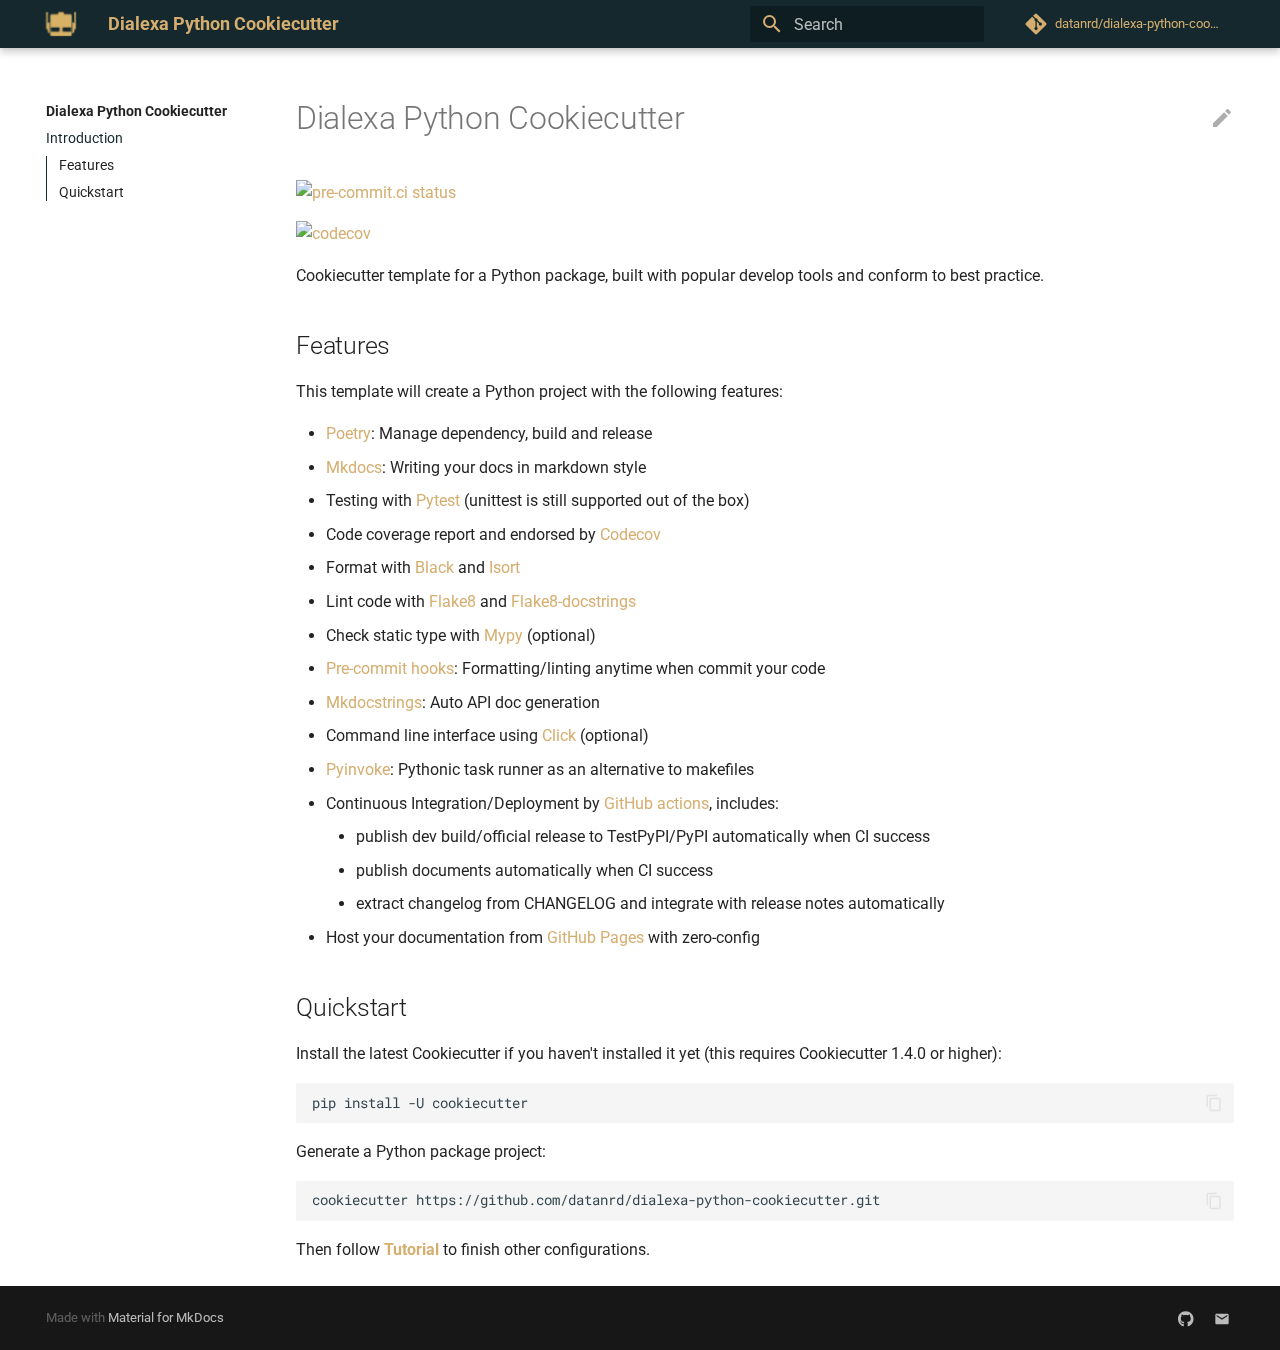
==== commit 2f3aa534: "Deployed 3a6278c with MkDocs version: 1.2.3" ====
--- a/index.html
+++ b/index.html
@@ -9,7 +9,7 @@
       
       
       <link rel="icon" href="assets/images/favicon.png">
-      <meta name="generator" content="mkdocs-1.2.3, mkdocs-material-8.1.11">
+      <meta name="generator" content="mkdocs-1.2.3, mkdocs-material-8.2.1">
     
     
       
@@ -17,7 +17,7 @@
       
     
     
-      <link rel="stylesheet" href="assets/stylesheets/main.50e68009.min.css">
+      <link rel="stylesheet" href="assets/stylesheets/main.e8d9bf0c.min.css">
       
         
         <link rel="stylesheet" href="assets/stylesheets/palette.e6a45f82.min.css">
@@ -135,6 +135,18 @@
 </div>
     
     
+      <div class="md-header__source">
+        <a href="https://github.com/datanrd/dialexa-python-cookiecutter/" title="Go to repository" class="md-source" data-md-component="source">
+  <div class="md-source__icon md-icon">
+    
+    <svg xmlns="http://www.w3.org/2000/svg" viewBox="0 0 448 512"><!--! Font Awesome Free 6.0.0 by @fontawesome - https://fontawesome.com License - https://fontawesome.com/license/free (Icons: CC BY 4.0, Fonts: SIL OFL 1.1, Code: MIT License) Copyright 2022 Fonticons, Inc.--><path d="M439.55 236.05 244 40.45a28.87 28.87 0 0 0-40.81 0l-40.66 40.63 51.52 51.52c27.06-9.14 52.68 16.77 43.39 43.68l49.66 49.66c34.23-11.8 61.18 31 35.47 56.69-26.49 26.49-70.21-2.87-56-37.34L240.22 199v121.85c25.3 12.54 22.26 41.85 9.08 55a34.34 34.34 0 0 1-48.55 0c-17.57-17.6-11.07-46.91 11.25-56v-123c-20.8-8.51-24.6-30.74-18.64-45L142.57 101 8.45 235.14a28.86 28.86 0 0 0 0 40.81l195.61 195.6a28.86 28.86 0 0 0 40.8 0l194.69-194.69a28.86 28.86 0 0 0 0-40.81z"/></svg>
+  </div>
+  <div class="md-source__repository">
+    datanrd/dialexa-python-cookiecutter
+  </div>
+</a>
+      </div>
+    
   </nav>
   
 </header>
@@ -169,6 +181,18 @@
     Dialexa Python Cookiecutter
   </label>
   
+    <div class="md-nav__source">
+      <a href="https://github.com/datanrd/dialexa-python-cookiecutter/" title="Go to repository" class="md-source" data-md-component="source">
+  <div class="md-source__icon md-icon">
+    
+    <svg xmlns="http://www.w3.org/2000/svg" viewBox="0 0 448 512"><!--! Font Awesome Free 6.0.0 by @fontawesome - https://fontawesome.com License - https://fontawesome.com/license/free (Icons: CC BY 4.0, Fonts: SIL OFL 1.1, Code: MIT License) Copyright 2022 Fonticons, Inc.--><path d="M439.55 236.05 244 40.45a28.87 28.87 0 0 0-40.81 0l-40.66 40.63 51.52 51.52c27.06-9.14 52.68 16.77 43.39 43.68l49.66 49.66c34.23-11.8 61.18 31 35.47 56.69-26.49 26.49-70.21-2.87-56-37.34L240.22 199v121.85c25.3 12.54 22.26 41.85 9.08 55a34.34 34.34 0 0 1-48.55 0c-17.57-17.6-11.07-46.91 11.25-56v-123c-20.8-8.51-24.6-30.74-18.64-45L142.57 101 8.45 235.14a28.86 28.86 0 0 0 0 40.81l195.61 195.6a28.86 28.86 0 0 0 40.8 0l194.69-194.69a28.86 28.86 0 0 0 0-40.81z"/></svg>
+  </div>
+  <div class="md-source__repository">
+    datanrd/dialexa-python-cookiecutter
+  </div>
+</a>
+    </div>
+  
   <ul class="md-nav__list" data-md-scrollfix>
     
       
@@ -246,6 +270,11 @@
             <article class="md-content__inner md-typeset">
               
                 
+<a href="https://github.com/datanrd/dialexa-python-cookiecutter/edit/master/docs/index.md" title="Edit this page" class="md-content__button md-icon">
+  <svg xmlns="http://www.w3.org/2000/svg" viewBox="0 0 24 24"><path d="M20.71 7.04c.39-.39.39-1.04 0-1.41l-2.34-2.34c-.37-.39-1.02-.39-1.41 0l-1.84 1.83 3.75 3.75M3 17.25V21h3.75L17.81 9.93l-3.75-3.75L3 17.25z"/></svg>
+</a>
+
+
 
 <!-- BEGIN INCLUDE ../README.md   -->
 <h1 id="dialexa-python-cookiecutter">Dialexa Python Cookiecutter</h1>
@@ -329,10 +358,10 @@
     <div class="md-dialog" data-md-component="dialog">
       <div class="md-dialog__inner md-typeset"></div>
     </div>
-    <script id="__config" type="application/json">{"base": ".", "features": ["toc.integrate"], "translations": {"clipboard.copy": "Copy to clipboard", "clipboard.copied": "Copied to clipboard", "search.config.lang": "en", "search.config.pipeline": "trimmer, stopWordFilter", "search.config.separator": "[\\s\\-]+", "search.placeholder": "Search", "search.result.placeholder": "Type to start searching", "search.result.none": "No matching documents", "search.result.one": "1 matching document", "search.result.other": "# matching documents", "search.result.more.one": "1 more on this page", "search.result.more.other": "# more on this page", "search.result.term.missing": "Missing", "select.version.title": "Select version"}, "search": "assets/javascripts/workers/search.092fa1f6.min.js"}</script>
-    
-    
-      <script src="assets/javascripts/bundle.5a9542cf.min.js"></script>
+    <script id="__config" type="application/json">{"base": ".", "features": ["toc.integrate"], "translations": {"clipboard.copy": "Copy to clipboard", "clipboard.copied": "Copied to clipboard", "search.config.lang": "en", "search.config.pipeline": "trimmer, stopWordFilter", "search.config.separator": "[\\s\\-]+", "search.placeholder": "Search", "search.result.placeholder": "Type to start searching", "search.result.none": "No matching documents", "search.result.one": "1 matching document", "search.result.other": "# matching documents", "search.result.more.one": "1 more on this page", "search.result.more.other": "# more on this page", "search.result.term.missing": "Missing", "select.version.title": "Select version"}, "search": "assets/javascripts/workers/search.bd0b6b67.min.js"}</script>
+    
+    
+      <script src="assets/javascripts/bundle.8aa65030.min.js"></script>
       
     
   </body>
--- a/assets/stylesheets/main.e8d9bf0c.min.css
+++ b/assets/stylesheets/main.e8d9bf0c.min.css
@@ -0,0 +1 @@
+@charset "UTF-8";html{-webkit-text-size-adjust:none;-moz-text-size-adjust:none;-ms-text-size-adjust:none;text-size-adjust:none;box-sizing:border-box}*,:after,:before{box-sizing:inherit}@media (prefers-reduced-motion){*,:after,:before{transition:none!important}}body{margin:0}a,button,input,label{-webkit-tap-highlight-color:transparent}a{color:inherit;text-decoration:none}hr{border:0;box-sizing:content-box;display:block;height:.05rem;overflow:visible;padding:0}small{font-size:80%}sub,sup{line-height:1em}img{border-style:none}table{border-collapse:separate;border-spacing:0}td,th{font-weight:400;vertical-align:top}button{background:transparent;border:0;font-family:inherit;font-size:inherit;margin:0;padding:0}input{border:0;outline:none}:root{--md-default-fg-color:rgba(0,0,0,.87);--md-default-fg-color--light:rgba(0,0,0,.54);--md-default-fg-color--lighter:rgba(0,0,0,.32);--md-default-fg-color--lightest:rgba(0,0,0,.07);--md-default-bg-color:#fff;--md-default-bg-color--light:hsla(0,0%,100%,.7);--md-default-bg-color--lighter:hsla(0,0%,100%,.3);--md-default-bg-color--lightest:hsla(0,0%,100%,.12);--md-primary-fg-color:#4051b5;--md-primary-fg-color--light:#5d6cc0;--md-primary-fg-color--dark:#303fa1;--md-primary-bg-color:#fff;--md-primary-bg-color--light:hsla(0,0%,100%,.7);--md-accent-fg-color:#526cfe;--md-accent-fg-color--transparent:rgba(82,108,254,.1);--md-accent-bg-color:#fff;--md-accent-bg-color--light:hsla(0,0%,100%,.7);--md-shadow-z1:0 0.2rem 0.5rem rgba(0,0,0,.05),0 0 0.05rem rgba(0,0,0,.1);--md-shadow-z2:0 0.2rem 0.5rem rgba(0,0,0,.1),0 0 0.05rem rgba(0,0,0,.25);--md-shadow-z3:0 0.2rem 0.5rem rgba(0,0,0,.2),0 0 0.05rem rgba(0,0,0,.35)}:root>*{--md-code-fg-color:#36464e;--md-code-bg-color:#f5f5f5;--md-code-hl-color:rgba(255,255,0,.5);--md-code-hl-number-color:#d52a2a;--md-code-hl-special-color:#db1457;--md-code-hl-function-color:#a846b9;--md-code-hl-constant-color:#6e59d9;--md-code-hl-keyword-color:#3f6ec6;--md-code-hl-string-color:#1c7d4d;--md-code-hl-name-color:var(--md-code-fg-color);--md-code-hl-operator-color:var(--md-default-fg-color--light);--md-code-hl-punctuation-color:var(--md-default-fg-color--light);--md-code-hl-comment-color:var(--md-default-fg-color--light);--md-code-hl-generic-color:var(--md-default-fg-color--light);--md-code-hl-variable-color:var(--md-default-fg-color--light);--md-typeset-color:var(--md-default-fg-color);--md-typeset-a-color:var(--md-primary-fg-color);--md-typeset-mark-color:rgba(255,255,0,.5);--md-typeset-del-color:rgba(245,80,61,.15);--md-typeset-ins-color:rgba(11,213,112,.15);--md-typeset-kbd-color:#fafafa;--md-typeset-kbd-accent-color:#fff;--md-typeset-kbd-border-color:#b8b8b8;--md-typeset-table-color:rgba(0,0,0,.12);--md-admonition-fg-color:var(--md-default-fg-color);--md-admonition-bg-color:var(--md-default-bg-color);--md-footer-fg-color:#fff;--md-footer-fg-color--light:hsla(0,0%,100%,.7);--md-footer-fg-color--lighter:hsla(0,0%,100%,.3);--md-footer-bg-color:rgba(0,0,0,.87);--md-footer-bg-color--dark:rgba(0,0,0,.32)}.md-icon svg{fill:currentcolor;display:block;height:1.2rem;width:1.2rem}body{-webkit-font-smoothing:antialiased;-moz-osx-font-smoothing:grayscale;--md-text-font-family:var(--md-text-font,_),-apple-system,BlinkMacSystemFont,Helvetica,Arial,sans-serif;--md-code-font-family:var(--md-code-font,_),SFMono-Regular,Consolas,Menlo,monospace}body,input{font-feature-settings:"kern","liga";font-family:var(--md-text-font-family)}body,code,input,kbd,pre{color:var(--md-typeset-color)}code,kbd,pre{font-feature-settings:"kern";font-family:var(--md-code-font-family)}:root{--md-typeset-table-sort-icon:url('data:image/svg+xml;charset=utf-8,<svg xmlns="http://www.w3.org/2000/svg" viewBox="0 0 24 24"><path d="m18 21-4-4h3V7h-3l4-4 4 4h-3v10h3M2 19v-2h10v2M2 13v-2h7v2M2 7V5h4v2H2z"/></svg>');--md-typeset-table-sort-icon--asc:url('data:image/svg+xml;charset=utf-8,<svg xmlns="http://www.w3.org/2000/svg" viewBox="0 0 24 24"><path d="M19 17h3l-4 4-4-4h3V3h2M2 17h10v2H2M6 5v2H2V5m0 6h7v2H2v-2z"/></svg>');--md-typeset-table-sort-icon--desc:url('data:image/svg+xml;charset=utf-8,<svg xmlns="http://www.w3.org/2000/svg" viewBox="0 0 24 24"><path d="M19 7h3l-4-4-4 4h3v14h2M2 17h10v2H2M6 5v2H2V5m0 6h7v2H2v-2z"/></svg>')}.md-typeset{-webkit-print-color-adjust:exact;color-adjust:exact;font-size:.8rem;line-height:1.6}@media print{.md-typeset{font-size:.68rem}}.md-typeset blockquote,.md-typeset dl,.md-typeset figure,.md-typeset ol,.md-typeset pre,.md-typeset ul{margin-bottom:1em;margin-top:1em}.md-typeset h1{color:var(--md-default-fg-color--light);font-size:2em;line-height:1.3;margin:0 0 1.25em}.md-typeset h1,.md-typeset h2{font-weight:300;letter-spacing:-.01em}.md-typeset h2{font-size:1.5625em;line-height:1.4;margin:1.6em 0 .64em}.md-typeset h3{font-size:1.25em;font-weight:400;letter-spacing:-.01em;line-height:1.5;margin:1.6em 0 .8em}.md-typeset h2+h3{margin-top:.8em}.md-typeset h4{font-weight:700;letter-spacing:-.01em;margin:1em 0}.md-typeset h5,.md-typeset h6{color:var(--md-default-fg-color--light);font-size:.8em;font-weight:700;letter-spacing:-.01em;margin:1.25em 0}.md-typeset h5{text-transform:uppercase}.md-typeset hr{border-bottom:.05rem solid var(--md-default-fg-color--lightest);display:flow-root;margin:1.5em 0}.md-typeset a{color:var(--md-typeset-a-color);word-break:break-word}.md-typeset a,.md-typeset a:before{transition:color 125ms}.md-typeset a:focus,.md-typeset a:hover{color:var(--md-accent-fg-color)}.md-typeset a.focus-visible{outline-color:var(--md-accent-fg-color);outline-offset:.2rem}.md-typeset code,.md-typeset kbd,.md-typeset pre{color:var(--md-code-fg-color);direction:ltr}@media print{.md-typeset code,.md-typeset kbd,.md-typeset pre{white-space:pre-wrap}}.md-typeset code{background-color:var(--md-code-bg-color);border-radius:.1rem;-webkit-box-decoration-break:clone;box-decoration-break:clone;font-size:.85em;padding:0 .2941176471em;word-break:break-word}.md-typeset code:not(.focus-visible){-webkit-tap-highlight-color:transparent;outline:none}.md-typeset a code{color:currentcolor}.md-typeset pre{display:flow-root;line-height:1.4;position:relative}.md-typeset pre>code{-webkit-box-decoration-break:slice;box-decoration-break:slice;box-shadow:none;display:block;margin:0;outline-color:var(--md-accent-fg-color);overflow:auto;padding:.7720588235em 1.1764705882em;scrollbar-color:var(--md-default-fg-color--lighter) transparent;scrollbar-width:thin;touch-action:auto;word-break:normal}.md-typeset pre>code:hover{scrollbar-color:var(--md-accent-fg-color) transparent}.md-typeset pre>code::-webkit-scrollbar{height:.2rem;width:.2rem}.md-typeset pre>code::-webkit-scrollbar-thumb{background-color:var(--md-default-fg-color--lighter)}.md-typeset pre>code::-webkit-scrollbar-thumb:hover{background-color:var(--md-accent-fg-color)}.md-typeset kbd{background-color:var(--md-typeset-kbd-color);border-radius:.1rem;box-shadow:0 .1rem 0 .05rem var(--md-typeset-kbd-border-color),0 .1rem 0 var(--md-typeset-kbd-border-color),0 -.1rem .2rem var(--md-typeset-kbd-accent-color) inset;color:var(--md-default-fg-color);display:inline-block;font-size:.75em;padding:0 .6666666667em;vertical-align:text-top;word-break:break-word}.md-typeset mark{background-color:var(--md-typeset-mark-color);-webkit-box-decoration-break:clone;box-decoration-break:clone;color:inherit;word-break:break-word}.md-typeset abbr{border-bottom:.05rem dotted var(--md-default-fg-color--light);cursor:help;text-decoration:none}@media (hover:none){.md-typeset abbr{position:relative}.md-typeset abbr[title]:-webkit-any(:focus,:hover):after{background-color:var(--md-default-fg-color);border-radius:.1rem;box-shadow:var(--md-shadow-z3);color:var(--md-default-bg-color);content:attr(title);display:inline-block;font-size:.7rem;margin-top:2em;max-width:80%;min-width:-webkit-max-content;min-width:max-content;padding:.2rem .3rem;position:absolute;width:auto}.md-typeset abbr[title]:-moz-any(:focus,:hover):after{background-color:var(--md-default-fg-color);border-radius:.1rem;box-shadow:var(--md-shadow-z3);color:var(--md-default-bg-color);content:attr(title);display:inline-block;font-size:.7rem;margin-top:2em;max-width:80%;min-width:-moz-max-content;min-width:max-content;padding:.2rem .3rem;position:absolute;width:auto}[dir=ltr] .md-typeset abbr[title]:-webkit-any(:focus,:hover):after{left:0}[dir=ltr] .md-typeset abbr[title]:-moz-any(:focus,:hover):after{left:0}[dir=ltr] .md-typeset abbr[title]:is(:focus,:hover):after{left:0}[dir=rtl] .md-typeset abbr[title]:-webkit-any(:focus,:hover):after{right:0}[dir=rtl] .md-typeset abbr[title]:-moz-any(:focus,:hover):after{right:0}[dir=rtl] .md-typeset abbr[title]:is(:focus,:hover):after{right:0}.md-typeset abbr[title]:is(:focus,:hover):after{background-color:var(--md-default-fg-color);border-radius:.1rem;box-shadow:var(--md-shadow-z3);color:var(--md-default-bg-color);content:attr(title);display:inline-block;font-size:.7rem;margin-top:2em;max-width:80%;min-width:-webkit-max-content;min-width:-moz-max-content;min-width:max-content;padding:.2rem .3rem;position:absolute;width:auto}}.md-typeset small{opacity:.75}[dir=ltr] .md-typeset sub,[dir=ltr] .md-typeset sup{margin-left:.078125em}[dir=rtl] .md-typeset sub,[dir=rtl] .md-typeset sup{margin-right:.078125em}[dir=ltr] .md-typeset blockquote{padding-left:.6rem}[dir=rtl] .md-typeset blockquote{padding-right:.6rem}[dir=ltr] .md-typeset blockquote{border-left:.2rem solid var(--md-default-fg-color--lighter)}[dir=rtl] .md-typeset blockquote{border-right:.2rem solid var(--md-default-fg-color--lighter)}.md-typeset blockquote{color:var(--md-default-fg-color--light);margin-left:0;margin-right:0}.md-typeset ul{list-style-type:disc}[dir=ltr] .md-typeset ol,[dir=ltr] .md-typeset ul{margin-left:.625em}[dir=rtl] .md-typeset ol,[dir=rtl] .md-typeset ul{margin-right:.625em}.md-typeset ol,.md-typeset ul{padding:0}.md-typeset ol:not([hidden]),.md-typeset ul:not([hidden]){display:flow-root}.md-typeset ol ol,.md-typeset ul ol{list-style-type:lower-alpha}.md-typeset ol ol ol,.md-typeset ul ol ol{list-style-type:lower-roman}[dir=ltr] .md-typeset ol li,[dir=ltr] .md-typeset ul li{margin-left:1.25em}[dir=rtl] .md-typeset ol li,[dir=rtl] .md-typeset ul li{margin-right:1.25em}.md-typeset ol li,.md-typeset ul li{margin-bottom:.5em}.md-typeset ol li :-webkit-any(p,blockquote),.md-typeset ul li :-webkit-any(p,blockquote){margin:.5em 0}.md-typeset ol li :-moz-any(p,blockquote),.md-typeset ul li :-moz-any(p,blockquote){margin:.5em 0}.md-typeset ol li :is(p,blockquote),.md-typeset ul li :is(p,blockquote){margin:.5em 0}.md-typeset ol li:last-child,.md-typeset ul li:last-child{margin-bottom:0}.md-typeset ol li :-webkit-any(ul,ol),.md-typeset ul li :-webkit-any(ul,ol){margin-bottom:.5em;margin-top:.5em}.md-typeset ol li :-moz-any(ul,ol),.md-typeset ul li :-moz-any(ul,ol){margin-bottom:.5em;margin-top:.5em}[dir=ltr] .md-typeset ol li :-webkit-any(ul,ol),[dir=ltr] .md-typeset ul li :-webkit-any(ul,ol){margin-left:.625em}[dir=ltr] .md-typeset ol li :-moz-any(ul,ol),[dir=ltr] .md-typeset ul li :-moz-any(ul,ol){margin-left:.625em}[dir=ltr] .md-typeset ol li :is(ul,ol),[dir=ltr] .md-typeset ul li :is(ul,ol){margin-left:.625em}[dir=rtl] .md-typeset ol li :-webkit-any(ul,ol),[dir=rtl] .md-typeset ul li :-webkit-any(ul,ol){margin-right:.625em}[dir=rtl] .md-typeset ol li :-moz-any(ul,ol),[dir=rtl] .md-typeset ul li :-moz-any(ul,ol){margin-right:.625em}[dir=rtl] .md-typeset ol li :is(ul,ol),[dir=rtl] .md-typeset ul li :is(ul,ol){margin-right:.625em}.md-typeset ol li :is(ul,ol),.md-typeset ul li :is(ul,ol){margin-bottom:.5em;margin-top:.5em}[dir=ltr] .md-typeset dd{margin-left:1.875em}[dir=rtl] .md-typeset dd{margin-right:1.875em}.md-typeset dd{margin-bottom:1.5em;margin-top:1em}.md-typeset img,.md-typeset svg{height:auto;max-width:100%}.md-typeset img[align=left],.md-typeset svg[align=left]{margin:1em 1em 1em 0}.md-typeset img[align=right],.md-typeset svg[align=right]{margin:1em 0 1em 1em}.md-typeset img[align]:only-child,.md-typeset svg[align]:only-child{margin-top:0}.md-typeset img[src$="#only-dark"]{display:none}.md-typeset figure{display:flow-root;margin:1em auto;max-width:100%;text-align:center;width:-webkit-fit-content;width:-moz-fit-content;width:fit-content}.md-typeset figure img{display:block}.md-typeset figcaption{font-style:italic;margin:1em auto;max-width:24rem}.md-typeset iframe{max-width:100%}.md-typeset table:not([class]){background-color:var(--md-default-bg-color);border:.05rem solid var(--md-typeset-table-color);border-radius:.1rem;display:inline-block;font-size:.64rem;max-width:100%;overflow:auto;touch-action:auto}@media print{.md-typeset table:not([class]){display:table}}.md-typeset table:not([class])+*{margin-top:1.5em}.md-typeset table:not([class]) :-webkit-any(th,td)>:first-child{margin-top:0}.md-typeset table:not([class]) :-moz-any(th,td)>:first-child{margin-top:0}.md-typeset table:not([class]) :is(th,td)>:first-child{margin-top:0}.md-typeset table:not([class]) :-webkit-any(th,td)>:last-child{margin-bottom:0}.md-typeset table:not([class]) :-moz-any(th,td)>:last-child{margin-bottom:0}.md-typeset table:not([class]) :is(th,td)>:last-child{margin-bottom:0}.md-typeset table:not([class]) :-webkit-any(th,td):not([align]){text-align:left}.md-typeset table:not([class]) :-moz-any(th,td):not([align]){text-align:left}.md-typeset table:not([class]) :is(th,td):not([align]){text-align:left}[dir=rtl] .md-typeset table:not([class]) :-webkit-any(th,td):not([align]){text-align:right}[dir=rtl] .md-typeset table:not([class]) :-moz-any(th,td):not([align]){text-align:right}[dir=rtl] .md-typeset table:not([class]) :is(th,td):not([align]){text-align:right}.md-typeset table:not([class]) th{font-weight:700;min-width:5rem;padding:.9375em 1.25em;vertical-align:top}.md-typeset table:not([class]) th a{color:inherit}.md-typeset table:not([class]) td{border-top:.05rem solid var(--md-typeset-table-color);padding:.9375em 1.25em;vertical-align:top}.md-typeset table:not([class]) tbody tr{transition:background-color 125ms}.md-typeset table:not([class]) tbody tr:hover{background-color:rgba(0,0,0,.035);box-shadow:0 .05rem 0 var(--md-default-bg-color) inset}.md-typeset table:not([class]) a{word-break:normal}.md-typeset table th[role=columnheader]{cursor:pointer}[dir=ltr] .md-typeset table th[role=columnheader]:after{margin-left:.5em}[dir=rtl] .md-typeset table th[role=columnheader]:after{margin-right:.5em}.md-typeset table th[role=columnheader]:after{content:"";display:inline-block;height:1.2em;-webkit-mask-image:var(--md-typeset-table-sort-icon);mask-image:var(--md-typeset-table-sort-icon);-webkit-mask-repeat:no-repeat;mask-repeat:no-repeat;-webkit-mask-size:contain;mask-size:contain;transition:background-color 125ms;vertical-align:text-bottom;width:1.2em}.md-typeset table th[role=columnheader]:hover:after{background-color:var(--md-default-fg-color--lighter)}.md-typeset table th[role=columnheader][aria-sort=ascending]:after{background-color:var(--md-default-fg-color--light);-webkit-mask-image:var(--md-typeset-table-sort-icon--asc);mask-image:var(--md-typeset-table-sort-icon--asc)}.md-typeset table th[role=columnheader][aria-sort=descending]:after{background-color:var(--md-default-fg-color--light);-webkit-mask-image:var(--md-typeset-table-sort-icon--desc);mask-image:var(--md-typeset-table-sort-icon--desc)}.md-typeset__scrollwrap{margin:1em -.8rem;overflow-x:auto;touch-action:auto}.md-typeset__table{display:inline-block;margin-bottom:.5em;padding:0 .8rem}@media print{.md-typeset__table{display:block}}html .md-typeset__table table{display:table;margin:0;overflow:hidden;width:100%}@media screen and (max-width:44.9375em){.md-content__inner>pre{margin:1em -.8rem}.md-content__inner>pre code{border-radius:0}}.md-banner{background-color:var(--md-footer-bg-color);color:var(--md-footer-fg-color);overflow:auto}@media print{.md-banner{display:none}}.md-banner--warning{background:var(--md-typeset-mark-color);color:var(--md-default-fg-color)}.md-banner__inner{font-size:.7rem;margin:.6rem auto;padding:0 .8rem}html{font-size:125%;height:100%;overflow-x:hidden}@media screen and (min-width:100em){html{font-size:137.5%}}@media screen and (min-width:125em){html{font-size:150%}}body{background-color:var(--md-default-bg-color);display:flex;flex-direction:column;font-size:.5rem;min-height:100%;position:relative;width:100%}@media print{body{display:block}}@media screen and (max-width:59.9375em){body[data-md-state=lock]{position:fixed}}.md-grid{margin-left:auto;margin-right:auto;max-width:61rem}.md-container{display:flex;flex-direction:column;flex-grow:1}@media print{.md-container{display:block}}.md-main{flex-grow:1}.md-main__inner{display:flex;height:100%;margin-top:1.5rem}.md-ellipsis{overflow:hidden;text-overflow:ellipsis;white-space:nowrap}.md-toggle{display:none}.md-option{height:0;opacity:0;position:absolute;width:0}.md-option:checked+label:not([hidden]){display:block}.md-option.focus-visible+label{outline-color:var(--md-accent-fg-color);outline-style:auto}.md-skip{background-color:var(--md-default-fg-color);border-radius:.1rem;color:var(--md-default-bg-color);font-size:.64rem;margin:.5rem;opacity:0;outline-color:var(--md-accent-fg-color);padding:.3rem .5rem;position:fixed;transform:translateY(.4rem);z-index:-1}.md-skip:focus{opacity:1;transform:translateY(0);transition:transform .25s cubic-bezier(.4,0,.2,1),opacity 175ms 75ms;z-index:10}@page{margin:25mm}:root{--md-clipboard-icon:url('data:image/svg+xml;charset=utf-8,<svg xmlns="http://www.w3.org/2000/svg" viewBox="0 0 24 24"><path d="M19 21H8V7h11m0-2H8a2 2 0 0 0-2 2v14a2 2 0 0 0 2 2h11a2 2 0 0 0 2-2V7a2 2 0 0 0-2-2m-3-4H4a2 2 0 0 0-2 2v14h2V3h12V1z"/></svg>')}.md-clipboard{border-radius:.1rem;color:var(--md-default-fg-color--lightest);cursor:pointer;height:1.5em;outline-color:var(--md-accent-fg-color);outline-offset:.1rem;position:absolute;right:.5em;top:.5em;transition:color .25s;width:1.5em;z-index:1}@media print{.md-clipboard{display:none}}.md-clipboard:not(.focus-visible){-webkit-tap-highlight-color:transparent;outline:none}:hover>.md-clipboard{color:var(--md-default-fg-color--light)}.md-clipboard:-webkit-any(:focus,:hover){color:var(--md-accent-fg-color)}.md-clipboard:-moz-any(:focus,:hover){color:var(--md-accent-fg-color)}.md-clipboard:is(:focus,:hover){color:var(--md-accent-fg-color)}.md-clipboard:after{background-color:currentcolor;content:"";display:block;height:1.125em;margin:0 auto;-webkit-mask-image:var(--md-clipboard-icon);mask-image:var(--md-clipboard-icon);-webkit-mask-repeat:no-repeat;mask-repeat:no-repeat;-webkit-mask-size:contain;mask-size:contain;width:1.125em}.md-clipboard--inline{cursor:pointer}.md-clipboard--inline code{transition:color .25s,background-color .25s}.md-clipboard--inline:-webkit-any(:focus,:hover) code{background-color:var(--md-accent-fg-color--transparent);color:var(--md-accent-fg-color)}.md-clipboard--inline:-moz-any(:focus,:hover) code{background-color:var(--md-accent-fg-color--transparent);color:var(--md-accent-fg-color)}.md-clipboard--inline:is(:focus,:hover) code{background-color:var(--md-accent-fg-color--transparent);color:var(--md-accent-fg-color)}.md-content{flex-grow:1;min-width:0}.md-content__inner{margin:0 .8rem 1.2rem;padding-top:.6rem}@media screen and (min-width:76.25em){[dir=ltr] .md-sidebar--primary:not([hidden])~.md-content>.md-content__inner{margin-left:1.2rem}[dir=rtl] .md-sidebar--primary:not([hidden])~.md-content>.md-content__inner{margin-right:1.2rem}[dir=ltr] .md-sidebar--secondary:not([hidden])~.md-content>.md-content__inner{margin-right:1.2rem}[dir=rtl] .md-sidebar--secondary:not([hidden])~.md-content>.md-content__inner{margin-left:1.2rem}}.md-content__inner:before{content:"";display:block;height:.4rem}.md-content__inner>:last-child{margin-bottom:0}[dir=ltr] .md-content__button{margin-left:.4rem}[dir=rtl] .md-content__button{margin-right:.4rem}.md-content__button{float:right;margin:.4rem 0;padding:0}@media print{.md-content__button{display:none}}[dir=rtl] .md-content__button{float:left}.md-typeset .md-content__button{color:var(--md-default-fg-color--lighter)}.md-content__button svg{display:inline;vertical-align:top}[dir=rtl] .md-content__button svg{transform:scaleX(-1)}[dir=ltr] .md-dialog{right:.8rem}[dir=rtl] .md-dialog{left:.8rem}.md-dialog{background-color:var(--md-default-fg-color);border-radius:.1rem;bottom:.8rem;box-shadow:var(--md-shadow-z3);min-width:11.1rem;opacity:0;padding:.4rem .6rem;pointer-events:none;position:fixed;transform:translateY(100%);transition:transform 0ms .4s,opacity .4s;z-index:4}@media print{.md-dialog{display:none}}.md-dialog[data-md-state=open]{opacity:1;pointer-events:auto;transform:translateY(0);transition:transform .4s cubic-bezier(.075,.85,.175,1),opacity .4s}.md-dialog__inner{color:var(--md-default-bg-color);font-size:.7rem}.md-footer{background-color:var(--md-footer-bg-color);color:var(--md-footer-fg-color)}@media print{.md-footer{display:none}}.md-footer__inner{display:flex;justify-content:space-between;overflow:auto;padding:.2rem}.md-footer__link{display:flex;flex-grow:0.01;outline-color:var(--md-accent-fg-color);overflow:hidden;padding-bottom:.4rem;padding-top:1.4rem;transition:opacity .25s}.md-footer__link:-webkit-any(:focus,:hover){opacity:.7}.md-footer__link:-moz-any(:focus,:hover){opacity:.7}.md-footer__link:is(:focus,:hover){opacity:.7}[dir=rtl] .md-footer__link svg{transform:scaleX(-1)}@media screen and (max-width:44.9375em){.md-footer__link--prev .md-footer__title{display:none}}[dir=ltr] .md-footer__link--next{margin-left:auto}[dir=rtl] .md-footer__link--next{margin-right:auto}.md-footer__link--next{text-align:right}[dir=rtl] .md-footer__link--next{text-align:left}.md-footer__title{flex-grow:1;font-size:.9rem;line-height:2.4rem;max-width:calc(100% - 2.4rem);padding:0 1rem;position:relative}.md-footer__button{margin:.2rem;padding:.4rem}.md-footer__direction{font-size:.64rem;left:0;margin-top:-1rem;opacity:.7;padding:0 1rem;position:absolute;right:0}.md-footer-meta{background-color:var(--md-footer-bg-color--dark)}.md-footer-meta__inner{display:flex;flex-wrap:wrap;justify-content:space-between;padding:.2rem}html .md-footer-meta.md-typeset a{color:var(--md-footer-fg-color--light)}html .md-footer-meta.md-typeset a:-webkit-any(:focus,:hover){color:var(--md-footer-fg-color)}html .md-footer-meta.md-typeset a:-moz-any(:focus,:hover){color:var(--md-footer-fg-color)}html .md-footer-meta.md-typeset a:is(:focus,:hover){color:var(--md-footer-fg-color)}.md-copyright{color:var(--md-footer-fg-color--lighter);font-size:.64rem;margin:auto .6rem;padding:.4rem 0;width:100%}@media screen and (min-width:45em){.md-copyright{width:auto}}.md-copyright__highlight{color:var(--md-footer-fg-color--light)}.md-social{margin:0 .4rem;padding:.2rem 0 .6rem}@media screen and (min-width:45em){.md-social{padding:.6rem 0}}.md-social__link{display:inline-block;height:1.6rem;text-align:center;width:1.6rem}.md-social__link:before{line-height:1.9}.md-social__link svg{fill:currentcolor;max-height:.8rem;vertical-align:-25%}.md-typeset .md-button{border:.1rem solid;border-radius:.1rem;color:var(--md-primary-fg-color);cursor:pointer;display:inline-block;font-weight:700;padding:.625em 2em;transition:color 125ms,background-color 125ms,border-color 125ms}.md-typeset .md-button--primary{background-color:var(--md-primary-fg-color);border-color:var(--md-primary-fg-color);color:var(--md-primary-bg-color)}.md-typeset .md-button:-webkit-any(:focus,:hover){background-color:var(--md-accent-fg-color);border-color:var(--md-accent-fg-color);color:var(--md-accent-bg-color)}.md-typeset .md-button:-moz-any(:focus,:hover){background-color:var(--md-accent-fg-color);border-color:var(--md-accent-fg-color);color:var(--md-accent-bg-color)}.md-typeset .md-button:is(:focus,:hover){background-color:var(--md-accent-fg-color);border-color:var(--md-accent-fg-color);color:var(--md-accent-bg-color)}[dir=ltr] .md-typeset .md-input{border-top-left-radius:.1rem}[dir=rtl] .md-typeset .md-input{border-top-right-radius:.1rem}[dir=ltr] .md-typeset .md-input{border-top-right-radius:.1rem}[dir=rtl] .md-typeset .md-input{border-top-left-radius:.1rem}.md-typeset .md-input{border-bottom:.1rem solid var(--md-default-fg-color--lighter);box-shadow:var(--md-shadow-z1);font-size:.8rem;height:1.8rem;padding:0 .6rem;transition:border .25s,box-shadow .25s}.md-typeset .md-input:-webkit-any(:focus,:hover){border-bottom-color:var(--md-accent-fg-color);box-shadow:var(--md-shadow-z2)}.md-typeset .md-input:-moz-any(:focus,:hover){border-bottom-color:var(--md-accent-fg-color);box-shadow:var(--md-shadow-z2)}.md-typeset .md-input:is(:focus,:hover){border-bottom-color:var(--md-accent-fg-color);box-shadow:var(--md-shadow-z2)}.md-typeset .md-input--stretch{width:100%}.md-header{background-color:var(--md-primary-fg-color);box-shadow:0 0 .2rem transparent,0 .2rem .4rem transparent;color:var(--md-primary-bg-color);left:0;position:-webkit-sticky;position:sticky;right:0;top:0;z-index:4}@media print{.md-header{display:none}}.md-header[data-md-state=shadow]{box-shadow:0 0 .2rem rgba(0,0,0,.1),0 .2rem .4rem rgba(0,0,0,.2);transition:transform .25s cubic-bezier(.1,.7,.1,1),box-shadow .25s}.md-header[data-md-state=hidden]{transform:translateY(-100%);transition:transform .25s cubic-bezier(.8,0,.6,1),box-shadow .25s}.md-header__inner{align-items:center;display:flex;padding:0 .2rem}.md-header__button{color:currentcolor;cursor:pointer;margin:.2rem;outline-color:var(--md-accent-fg-color);padding:.4rem;position:relative;transition:opacity .25s;vertical-align:middle;z-index:1}.md-header__button:hover{opacity:.7}.md-header__button:not([hidden]){display:inline-block}.md-header__button:not(.focus-visible){-webkit-tap-highlight-color:transparent;outline:none}.md-header__button.md-logo{margin:.2rem;padding:.4rem}@media screen and (max-width:76.1875em){.md-header__button.md-logo{display:none}}.md-header__button.md-logo :-webkit-any(img,svg){fill:currentcolor;display:block;height:1.2rem;width:auto}.md-header__button.md-logo :-moz-any(img,svg){fill:currentcolor;display:block;height:1.2rem;width:auto}.md-header__button.md-logo :is(img,svg){fill:currentcolor;display:block;height:1.2rem;width:auto}@media screen and (min-width:60em){.md-header__button[for=__search]{display:none}}.no-js .md-header__button[for=__search]{display:none}[dir=rtl] .md-header__button[for=__search] svg{transform:scaleX(-1)}@media screen and (min-width:76.25em){.md-header__button[for=__drawer]{display:none}}.md-header__topic{display:flex;max-width:100%;position:absolute;transition:transform .4s cubic-bezier(.1,.7,.1,1),opacity .15s}.md-header__topic+.md-header__topic{opacity:0;pointer-events:none;transform:translateX(1.25rem);transition:transform .4s cubic-bezier(1,.7,.1,.1),opacity .15s;z-index:-1}[dir=rtl] .md-header__topic+.md-header__topic{transform:translateX(-1.25rem)}.md-header__topic:first-child{font-weight:700}[dir=ltr] .md-header__title{margin-right:.4rem}[dir=rtl] .md-header__title{margin-left:.4rem}[dir=ltr] .md-header__title{margin-left:1rem}[dir=rtl] .md-header__title{margin-right:1rem}.md-header__title{flex-grow:1;font-size:.9rem;height:2.4rem;line-height:2.4rem}.md-header__title[data-md-state=active] .md-header__topic{opacity:0;pointer-events:none;transform:translateX(-1.25rem);transition:transform .4s cubic-bezier(1,.7,.1,.1),opacity .15s;z-index:-1}[dir=rtl] .md-header__title[data-md-state=active] .md-header__topic{transform:translateX(1.25rem)}.md-header__title[data-md-state=active] .md-header__topic+.md-header__topic{opacity:1;pointer-events:auto;transform:translateX(0);transition:transform .4s cubic-bezier(.1,.7,.1,1),opacity .15s;z-index:0}.md-header__title>.md-header__ellipsis{height:100%;position:relative;width:100%}.md-header__option{display:flex;flex-shrink:0;max-width:100%;transition:max-width 0ms .25s,opacity .25s .25s;white-space:nowrap}[data-md-toggle=search]:checked~.md-header .md-header__option{max-width:0;opacity:0;transition:max-width 0ms,opacity 0ms}.md-header__source{display:none}@media screen and (min-width:60em){[dir=ltr] .md-header__source{margin-left:1rem}[dir=rtl] .md-header__source{margin-right:1rem}.md-header__source{display:block;max-width:11.7rem;width:11.7rem}}@media screen and (min-width:76.25em){[dir=ltr] .md-header__source{margin-left:1.4rem}[dir=rtl] .md-header__source{margin-right:1.4rem}}:root{--md-nav-icon--prev:url('data:image/svg+xml;charset=utf-8,<svg xmlns="http://www.w3.org/2000/svg" viewBox="0 0 24 24"><path d="M20 11v2H8l5.5 5.5-1.42 1.42L4.16 12l7.92-7.92L13.5 5.5 8 11h12z"/></svg>');--md-nav-icon--next:url('data:image/svg+xml;charset=utf-8,<svg xmlns="http://www.w3.org/2000/svg" viewBox="0 0 24 24"><path d="M8.59 16.58 13.17 12 8.59 7.41 10 6l6 6-6 6-1.41-1.42z"/></svg>');--md-toc-icon:url('data:image/svg+xml;charset=utf-8,<svg xmlns="http://www.w3.org/2000/svg" viewBox="0 0 24 24"><path d="M3 9h14V7H3v2m0 4h14v-2H3v2m0 4h14v-2H3v2m16 0h2v-2h-2v2m0-10v2h2V7h-2m0 6h2v-2h-2v2z"/></svg>')}.md-nav{font-size:.7rem;line-height:1.3}.md-nav__title{display:block;font-weight:700;overflow:hidden;padding:0 .6rem;text-overflow:ellipsis}.md-nav__title .md-nav__button{display:none}.md-nav__title .md-nav__button img{height:100%;width:auto}.md-nav__title .md-nav__button.md-logo :-webkit-any(img,svg){fill:currentcolor;display:block;height:2.4rem;max-width:100%;object-fit:contain;width:auto}.md-nav__title .md-nav__button.md-logo :-moz-any(img,svg){fill:currentcolor;display:block;height:2.4rem;max-width:100%;object-fit:contain;width:auto}.md-nav__title .md-nav__button.md-logo :is(img,svg){fill:currentcolor;display:block;height:2.4rem;max-width:100%;object-fit:contain;width:auto}.md-nav__list{list-style:none;margin:0;padding:0}.md-nav__item{padding:0 .6rem}[dir=ltr] .md-nav__item .md-nav__item{padding-right:0}[dir=rtl] .md-nav__item .md-nav__item{padding-left:0}.md-nav__link{align-items:center;cursor:pointer;display:flex;justify-content:space-between;margin-top:.625em;overflow:hidden;scroll-snap-align:start;text-overflow:ellipsis;transition:color 125ms}.md-nav__link[data-md-state=blur]{color:var(--md-default-fg-color--light)}.md-nav__item .md-nav__link--active{color:var(--md-typeset-a-color)}.md-nav__item .md-nav__link--index [href]{width:100%}.md-nav__link:-webkit-any(:focus,:hover){color:var(--md-accent-fg-color)}.md-nav__link:-moz-any(:focus,:hover){color:var(--md-accent-fg-color)}.md-nav__link:is(:focus,:hover){color:var(--md-accent-fg-color)}.md-nav__link.focus-visible{outline-color:var(--md-accent-fg-color);outline-offset:.2rem}.md-nav--primary .md-nav__link[for=__toc]{display:none}.md-nav--primary .md-nav__link[for=__toc] .md-icon:after{background-color:currentcolor;display:block;height:100%;-webkit-mask-image:var(--md-toc-icon);mask-image:var(--md-toc-icon);width:100%}.md-nav--primary .md-nav__link[for=__toc]~.md-nav{display:none}.md-nav__link>*{cursor:pointer;display:flex}.md-nav__icon{flex-shrink:0}.md-nav__source{display:none}@media screen and (max-width:76.1875em){.md-nav--primary,.md-nav--primary .md-nav{background-color:var(--md-default-bg-color);display:flex;flex-direction:column;height:100%;left:0;position:absolute;right:0;top:0;z-index:1}.md-nav--primary :-webkit-any(.md-nav__title,.md-nav__item){font-size:.8rem;line-height:1.5}.md-nav--primary :-moz-any(.md-nav__title,.md-nav__item){font-size:.8rem;line-height:1.5}.md-nav--primary :is(.md-nav__title,.md-nav__item){font-size:.8rem;line-height:1.5}.md-nav--primary .md-nav__title{background-color:var(--md-default-fg-color--lightest);color:var(--md-default-fg-color--light);cursor:pointer;font-weight:400;height:5.6rem;line-height:2.4rem;padding:3rem .8rem .2rem;position:relative;white-space:nowrap}[dir=ltr] .md-nav--primary .md-nav__title .md-nav__icon{left:.4rem}[dir=rtl] .md-nav--primary .md-nav__title .md-nav__icon{right:.4rem}.md-nav--primary .md-nav__title .md-nav__icon{display:block;height:1.2rem;margin:.2rem;position:absolute;top:.4rem;width:1.2rem}.md-nav--primary .md-nav__title .md-nav__icon:after{background-color:currentcolor;content:"";display:block;height:100%;-webkit-mask-image:var(--md-nav-icon--prev);mask-image:var(--md-nav-icon--prev);-webkit-mask-repeat:no-repeat;mask-repeat:no-repeat;-webkit-mask-size:contain;mask-size:contain;width:100%}.md-nav--primary .md-nav__title~.md-nav__list{background-color:var(--md-default-bg-color);box-shadow:0 .05rem 0 var(--md-default-fg-color--lightest) inset;overflow-y:auto;-ms-scroll-snap-type:y mandatory;scroll-snap-type:y mandatory;touch-action:pan-y}.md-nav--primary .md-nav__title~.md-nav__list>:first-child{border-top:0}.md-nav--primary .md-nav__title[for=__drawer]{background-color:var(--md-primary-fg-color);color:var(--md-primary-bg-color);font-weight:700}.md-nav--primary .md-nav__title .md-logo{display:block;left:.2rem;margin:.2rem;padding:.4rem;position:absolute;right:.2rem;top:.2rem}.md-nav--primary .md-nav__list{flex:1}.md-nav--primary .md-nav__item{border-top:.05rem solid var(--md-default-fg-color--lightest);padding:0}.md-nav--primary .md-nav__item--active>.md-nav__link{color:var(--md-typeset-a-color)}.md-nav--primary .md-nav__item--active>.md-nav__link:-webkit-any(:focus,:hover){color:var(--md-accent-fg-color)}.md-nav--primary .md-nav__item--active>.md-nav__link:-moz-any(:focus,:hover){color:var(--md-accent-fg-color)}.md-nav--primary .md-nav__item--active>.md-nav__link:is(:focus,:hover){color:var(--md-accent-fg-color)}.md-nav--primary .md-nav__link{margin-top:0;padding:.6rem .8rem}[dir=ltr] .md-nav--primary .md-nav__link .md-nav__icon{margin-right:-.2rem}[dir=rtl] .md-nav--primary .md-nav__link .md-nav__icon{margin-left:-.2rem}.md-nav--primary .md-nav__link .md-nav__icon{font-size:1.2rem;height:1.2rem;width:1.2rem}.md-nav--primary .md-nav__link .md-nav__icon:after{background-color:currentcolor;content:"";display:block;height:100%;-webkit-mask-image:var(--md-nav-icon--next);mask-image:var(--md-nav-icon--next);-webkit-mask-repeat:no-repeat;mask-repeat:no-repeat;-webkit-mask-size:contain;mask-size:contain;width:100%}[dir=rtl] .md-nav--primary .md-nav__icon:after{transform:scale(-1)}.md-nav--primary .md-nav--secondary .md-nav{background-color:transparent;position:static}[dir=ltr] .md-nav--primary .md-nav--secondary .md-nav .md-nav__link{padding-left:1.4rem}[dir=rtl] .md-nav--primary .md-nav--secondary .md-nav .md-nav__link{padding-right:1.4rem}[dir=ltr] .md-nav--primary .md-nav--secondary .md-nav .md-nav .md-nav__link{padding-left:2rem}[dir=rtl] .md-nav--primary .md-nav--secondary .md-nav .md-nav .md-nav__link{padding-right:2rem}[dir=ltr] .md-nav--primary .md-nav--secondary .md-nav .md-nav .md-nav .md-nav__link{padding-left:2.6rem}[dir=rtl] .md-nav--primary .md-nav--secondary .md-nav .md-nav .md-nav .md-nav__link{padding-right:2.6rem}[dir=ltr] .md-nav--primary .md-nav--secondary .md-nav .md-nav .md-nav .md-nav .md-nav__link{padding-left:3.2rem}[dir=rtl] .md-nav--primary .md-nav--secondary .md-nav .md-nav .md-nav .md-nav .md-nav__link{padding-right:3.2rem}.md-nav--secondary{background-color:transparent}.md-nav__toggle~.md-nav{display:flex;opacity:0;transform:translateX(100%);transition:transform .25s cubic-bezier(.8,0,.6,1),opacity 125ms 50ms}[dir=rtl] .md-nav__toggle~.md-nav{transform:translateX(-100%)}.md-nav__toggle:checked~.md-nav{opacity:1;transform:translateX(0);transition:transform .25s cubic-bezier(.4,0,.2,1),opacity 125ms 125ms}.md-nav__toggle:checked~.md-nav>.md-nav__list{-webkit-backface-visibility:hidden;backface-visibility:hidden}}@media screen and (max-width:59.9375em){.md-nav--primary .md-nav__link[for=__toc]{display:flex}.md-nav--primary .md-nav__link[for=__toc] .md-icon:after{content:""}.md-nav--primary .md-nav__link[for=__toc]+.md-nav__link{display:none}.md-nav--primary .md-nav__link[for=__toc]~.md-nav{display:flex}.md-nav__source{background-color:var(--md-primary-fg-color--dark);color:var(--md-primary-bg-color);display:block;padding:0 .2rem}}@media screen and (min-width:60em) and (max-width:76.1875em){.md-nav--integrated .md-nav__link[for=__toc]{display:flex}.md-nav--integrated .md-nav__link[for=__toc] .md-icon:after{content:""}.md-nav--integrated .md-nav__link[for=__toc]+.md-nav__link{display:none}.md-nav--integrated .md-nav__link[for=__toc]~.md-nav{display:flex}}@media screen and (min-width:60em){.md-nav--secondary .md-nav__title[for=__toc]{scroll-snap-align:start}.md-nav--secondary .md-nav__title .md-nav__icon{display:none}}@media screen and (min-width:76.25em){.md-nav{transition:max-height .25s cubic-bezier(.86,0,.07,1)}.md-nav--primary .md-nav__title[for=__drawer]{scroll-snap-align:start}.md-nav--primary .md-nav__title .md-nav__icon{display:none}.md-nav__toggle~.md-nav{display:none}.md-nav__toggle:-webkit-any(:checked,:indeterminate)~.md-nav{display:block}.md-nav__toggle:-moz-any(:checked,:indeterminate)~.md-nav{display:block}.md-nav__toggle:is(:checked,:indeterminate)~.md-nav{display:block}.md-nav__item--nested>.md-nav>.md-nav__title{display:none}.md-nav__item--section{display:block;margin:1.25em 0}.md-nav__item--section:last-child{margin-bottom:0}.md-nav__item--section>.md-nav__link{font-weight:700;pointer-events:none}.md-nav__item--section>.md-nav__link--index [href]{pointer-events:auto}.md-nav__item--section>.md-nav__link .md-nav__icon{display:none}.md-nav__item--section>.md-nav{display:block}.md-nav__item--section>.md-nav>.md-nav__list>.md-nav__item{padding:0}.md-nav__icon{border-radius:100%;float:right;height:.9rem;transition:background-color .25s,transform .25s;width:.9rem}[dir=rtl] .md-nav__icon{float:left;transform:rotate(180deg)}.md-nav__icon:hover{background-color:var(--md-accent-fg-color--transparent)}.md-nav__icon:after{background-color:currentcolor;content:"";display:inline-block;height:100%;-webkit-mask-image:var(--md-nav-icon--next);mask-image:var(--md-nav-icon--next);-webkit-mask-repeat:no-repeat;mask-repeat:no-repeat;-webkit-mask-size:contain;mask-size:contain;vertical-align:-.1rem;width:100%}.md-nav__item--nested .md-nav__toggle:checked~.md-nav__link .md-nav__icon,.md-nav__item--nested .md-nav__toggle:indeterminate~.md-nav__link .md-nav__icon{transform:rotate(90deg)}.md-nav--lifted>.md-nav__list>.md-nav__item--nested,.md-nav--lifted>.md-nav__title{display:none}.md-nav--lifted>.md-nav__list>.md-nav__item{display:none}.md-nav--lifted>.md-nav__list>.md-nav__item--active{display:block;padding:0}.md-nav--lifted>.md-nav__list>.md-nav__item--active>.md-nav__link{font-weight:700;margin-top:0;padding:0 .6rem;pointer-events:none}.md-nav--lifted>.md-nav__list>.md-nav__item--active>.md-nav__link--index [href]{pointer-events:auto}.md-nav--lifted>.md-nav__list>.md-nav__item--active>.md-nav__link .md-nav__icon{display:none}.md-nav--lifted .md-nav[data-md-level="1"]{display:block}[dir=ltr] .md-nav--lifted .md-nav[data-md-level="1"]>.md-nav__list>.md-nav__item{padding-right:.6rem}[dir=rtl] .md-nav--lifted .md-nav[data-md-level="1"]>.md-nav__list>.md-nav__item{padding-left:.6rem}.md-nav--integrated>.md-nav__list>.md-nav__item--active:not(.md-nav__item--nested){padding:0 .6rem}.md-nav--integrated>.md-nav__list>.md-nav__item--active:not(.md-nav__item--nested)>.md-nav__link{padding:0}[dir=ltr] .md-nav--integrated>.md-nav__list>.md-nav__item--active .md-nav--secondary{border-left:.05rem solid var(--md-primary-fg-color)}[dir=rtl] .md-nav--integrated>.md-nav__list>.md-nav__item--active .md-nav--secondary{border-right:.05rem solid var(--md-primary-fg-color)}.md-nav--integrated>.md-nav__list>.md-nav__item--active .md-nav--secondary{display:block;margin-bottom:1.25em}.md-nav--integrated>.md-nav__list>.md-nav__item--active .md-nav--secondary>.md-nav__title{display:none}}:root{--md-search-result-icon:url('data:image/svg+xml;charset=utf-8,<svg xmlns="http://www.w3.org/2000/svg" viewBox="0 0 24 24"><path d="M14 2H6a2 2 0 0 0-2 2v16a2 2 0 0 0 2 2h7c-.41-.25-.8-.56-1.14-.9-.33-.33-.61-.7-.86-1.1H6V4h7v5h5v1.18c.71.16 1.39.43 2 .82V8l-6-6m6.31 16.9c1.33-2.11.69-4.9-1.4-6.22-2.11-1.33-4.91-.68-6.22 1.4-1.34 2.11-.69 4.89 1.4 6.22 1.46.93 3.32.93 4.79.02L22 23.39 23.39 22l-3.08-3.1m-3.81.1a2.5 2.5 0 0 1-2.5-2.5 2.5 2.5 0 0 1 2.5-2.5 2.5 2.5 0 0 1 2.5 2.5 2.5 2.5 0 0 1-2.5 2.5z"/></svg>')}.md-search{position:relative}@media screen and (min-width:60em){.md-search{padding:.2rem 0}}.no-js .md-search{display:none}.md-search__overlay{opacity:0;z-index:1}@media screen and (max-width:59.9375em){[dir=ltr] .md-search__overlay{left:-2.2rem}[dir=rtl] .md-search__overlay{right:-2.2rem}.md-search__overlay{background-color:var(--md-default-bg-color);border-radius:1rem;height:2rem;overflow:hidden;pointer-events:none;position:absolute;top:-1rem;transform-origin:center;transition:transform .3s .1s,opacity .2s .2s;width:2rem}[data-md-toggle=search]:checked~.md-header .md-search__overlay{opacity:1;transition:transform .4s,opacity .1s}}@media screen and (min-width:60em){[dir=ltr] .md-search__overlay{left:0}[dir=rtl] .md-search__overlay{right:0}.md-search__overlay{background-color:rgba(0,0,0,.54);cursor:pointer;height:0;position:fixed;top:0;transition:width 0ms .25s,height 0ms .25s,opacity .25s;width:0}[data-md-toggle=search]:checked~.md-header .md-search__overlay{height:200vh;opacity:1;transition:width 0ms,height 0ms,opacity .25s;width:100%}}@media screen and (max-width:29.9375em){[data-md-toggle=search]:checked~.md-header .md-search__overlay{transform:scale(45)}}@media screen and (min-width:30em) and (max-width:44.9375em){[data-md-toggle=search]:checked~.md-header .md-search__overlay{transform:scale(60)}}@media screen and (min-width:45em) and (max-width:59.9375em){[data-md-toggle=search]:checked~.md-header .md-search__overlay{transform:scale(75)}}.md-search__inner{-webkit-backface-visibility:hidden;backface-visibility:hidden}@media screen and (max-width:59.9375em){[dir=ltr] .md-search__inner{left:0}[dir=rtl] .md-search__inner{right:0}.md-search__inner{height:0;opacity:0;overflow:hidden;position:fixed;top:0;transform:translateX(5%);transition:width 0ms .3s,height 0ms .3s,transform .15s cubic-bezier(.4,0,.2,1) .15s,opacity .15s .15s;width:0;z-index:2}[dir=rtl] .md-search__inner{transform:translateX(-5%)}[data-md-toggle=search]:checked~.md-header .md-search__inner{height:100%;opacity:1;transform:translateX(0);transition:width 0ms 0ms,height 0ms 0ms,transform .15s cubic-bezier(.1,.7,.1,1) .15s,opacity .15s .15s;width:100%}}@media screen and (min-width:60em){.md-search__inner{float:right;padding:.1rem 0;position:relative;transition:width .25s cubic-bezier(.1,.7,.1,1);width:11.7rem}[dir=rtl] .md-search__inner{float:left}}@media screen and (min-width:60em) and (max-width:76.1875em){[data-md-toggle=search]:checked~.md-header .md-search__inner{width:23.4rem}}@media screen and (min-width:76.25em){[data-md-toggle=search]:checked~.md-header .md-search__inner{width:34.4rem}}.md-search__form{background-color:var(--md-default-bg-color);box-shadow:0 0 .6rem transparent;height:2.4rem;position:relative;transition:color .25s,background-color .25s;z-index:2}@media screen and (min-width:60em){.md-search__form{background-color:rgba(0,0,0,.26);border-radius:.1rem;height:1.8rem}.md-search__form:hover{background-color:hsla(0,0%,100%,.12)}}[data-md-toggle=search]:checked~.md-header .md-search__form{background-color:var(--md-default-bg-color);border-radius:.1rem .1rem 0 0;box-shadow:0 0 .6rem rgba(0,0,0,.07);color:var(--md-default-fg-color)}[dir=ltr] .md-search__input{padding-left:3.6rem;padding-right:2.2rem}[dir=rtl] .md-search__input{padding-left:2.2rem;padding-right:3.6rem}.md-search__input{background:transparent;font-size:.9rem;height:100%;position:relative;text-overflow:ellipsis;width:100%;z-index:2}.md-search__input::-moz-placeholder{-moz-transition:color .25s;transition:color .25s}.md-search__input::-ms-input-placeholder{-ms-transition:color .25s;transition:color .25s}.md-search__input::placeholder{transition:color .25s}.md-search__input::-moz-placeholder{color:var(--md-default-fg-color--light)}.md-search__input::-ms-input-placeholder{color:var(--md-default-fg-color--light)}.md-search__input::placeholder,.md-search__input~.md-search__icon{color:var(--md-default-fg-color--light)}.md-search__input::-ms-clear{display:none}@media screen and (max-width:59.9375em){.md-search__input{font-size:.9rem;height:2.4rem;width:100%}}@media screen and (min-width:60em){[dir=ltr] .md-search__input{padding-left:2.2rem}[dir=rtl] .md-search__input{padding-right:2.2rem}.md-search__input{color:inherit;font-size:.8rem}.md-search__input::-moz-placeholder{color:var(--md-primary-bg-color--light)}.md-search__input::-ms-input-placeholder{color:var(--md-primary-bg-color--light)}.md-search__input::placeholder{color:var(--md-primary-bg-color--light)}.md-search__input+.md-search__icon{color:var(--md-primary-bg-color)}[data-md-toggle=search]:checked~.md-header .md-search__input{text-overflow:clip}[data-md-toggle=search]:checked~.md-header .md-search__input::-moz-placeholder{color:var(--md-default-fg-color--light)}[data-md-toggle=search]:checked~.md-header .md-search__input::-ms-input-placeholder{color:var(--md-default-fg-color--light)}[data-md-toggle=search]:checked~.md-header .md-search__input+.md-search__icon,[data-md-toggle=search]:checked~.md-header .md-search__input::placeholder{color:var(--md-default-fg-color--light)}}.md-search__icon{cursor:pointer;display:inline-block;height:1.2rem;transition:color .25s,opacity .25s;width:1.2rem}.md-search__icon:hover{opacity:.7}[dir=ltr] .md-search__icon[for=__search]{left:.5rem}[dir=rtl] .md-search__icon[for=__search]{right:.5rem}.md-search__icon[for=__search]{position:absolute;top:.3rem;z-index:2}[dir=rtl] .md-search__icon[for=__search] svg{transform:scaleX(-1)}@media screen and (max-width:59.9375em){[dir=ltr] .md-search__icon[for=__search]{left:.8rem}[dir=rtl] .md-search__icon[for=__search]{right:.8rem}.md-search__icon[for=__search]{top:.6rem}.md-search__icon[for=__search] svg:first-child{display:none}}@media screen and (min-width:60em){.md-search__icon[for=__search]{pointer-events:none}.md-search__icon[for=__search] svg:last-child{display:none}}[dir=ltr] .md-search__options{right:.5rem}[dir=rtl] .md-search__options{left:.5rem}.md-search__options{pointer-events:none;position:absolute;top:.3rem;z-index:2}@media screen and (max-width:59.9375em){[dir=ltr] .md-search__options{right:.8rem}[dir=rtl] .md-search__options{left:.8rem}.md-search__options{top:.6rem}}[dir=ltr] .md-search__options>*{margin-left:.2rem}[dir=rtl] .md-search__options>*{margin-right:.2rem}.md-search__options>*{color:var(--md-default-fg-color--light);opacity:0;transform:scale(.75);transition:transform .15s cubic-bezier(.1,.7,.1,1),opacity .15s}.md-search__options>:not(.focus-visible){-webkit-tap-highlight-color:transparent;outline:none}[data-md-toggle=search]:checked~.md-header .md-search__input:valid~.md-search__options>*{opacity:1;pointer-events:auto;transform:scale(1)}[data-md-toggle=search]:checked~.md-header .md-search__input:valid~.md-search__options>:hover{opacity:.7}[dir=ltr] .md-search__suggest{padding-left:3.6rem;padding-right:2.2rem}[dir=rtl] .md-search__suggest{padding-left:2.2rem;padding-right:3.6rem}.md-search__suggest{align-items:center;color:var(--md-default-fg-color--lighter);display:flex;font-size:.9rem;height:100%;opacity:0;position:absolute;top:0;transition:opacity 50ms;white-space:nowrap;width:100%}@media screen and (min-width:60em){[dir=ltr] .md-search__suggest{padding-left:2.2rem}[dir=rtl] .md-search__suggest{padding-right:2.2rem}.md-search__suggest{font-size:.8rem}}[data-md-toggle=search]:checked~.md-header .md-search__suggest{opacity:1;transition:opacity .3s .1s}[dir=ltr] .md-search__output{border-bottom-left-radius:.1rem}[dir=rtl] .md-search__output{border-bottom-right-radius:.1rem}[dir=ltr] .md-search__output{border-bottom-right-radius:.1rem}[dir=rtl] .md-search__output{border-bottom-left-radius:.1rem}.md-search__output{overflow:hidden;position:absolute;width:100%;z-index:1}@media screen and (max-width:59.9375em){.md-search__output{bottom:0;top:2.4rem}}@media screen and (min-width:60em){.md-search__output{opacity:0;top:1.9rem;transition:opacity .4s}[data-md-toggle=search]:checked~.md-header .md-search__output{box-shadow:var(--md-shadow-z3);opacity:1}}.md-search__scrollwrap{-webkit-backface-visibility:hidden;backface-visibility:hidden;background-color:var(--md-default-bg-color);height:100%;overflow-y:auto;touch-action:pan-y}@media (-webkit-max-device-pixel-ratio:1),(max-resolution:1dppx){.md-search__scrollwrap{transform:translateZ(0)}}@media screen and (min-width:60em) and (max-width:76.1875em){.md-search__scrollwrap{width:23.4rem}}@media screen and (min-width:76.25em){.md-search__scrollwrap{width:34.4rem}}@media screen and (min-width:60em){.md-search__scrollwrap{max-height:0;scrollbar-color:var(--md-default-fg-color--lighter) transparent;scrollbar-width:thin}[data-md-toggle=search]:checked~.md-header .md-search__scrollwrap{max-height:75vh}.md-search__scrollwrap:hover{scrollbar-color:var(--md-accent-fg-color) transparent}.md-search__scrollwrap::-webkit-scrollbar{height:.2rem;width:.2rem}.md-search__scrollwrap::-webkit-scrollbar-thumb{background-color:var(--md-default-fg-color--lighter)}.md-search__scrollwrap::-webkit-scrollbar-thumb:hover{background-color:var(--md-accent-fg-color)}}.md-search-result{color:var(--md-default-fg-color);word-break:break-word}.md-search-result__meta{background-color:var(--md-default-fg-color--lightest);color:var(--md-default-fg-color--light);font-size:.64rem;line-height:1.8rem;padding:0 .8rem;scroll-snap-align:start}@media screen and (min-width:60em){[dir=ltr] .md-search-result__meta{padding-left:2.2rem}[dir=rtl] .md-search-result__meta{padding-right:2.2rem}}.md-search-result__list{list-style:none;margin:0;padding:0}.md-search-result__item{box-shadow:0 -.05rem var(--md-default-fg-color--lightest)}.md-search-result__item:first-child{box-shadow:none}.md-search-result__link{display:block;outline:none;scroll-snap-align:start;transition:background-color .25s}.md-search-result__link:-webkit-any(:focus,:hover){background-color:var(--md-accent-fg-color--transparent)}.md-search-result__link:-moz-any(:focus,:hover){background-color:var(--md-accent-fg-color--transparent)}.md-search-result__link:is(:focus,:hover){background-color:var(--md-accent-fg-color--transparent)}.md-search-result__link:last-child p:last-child{margin-bottom:.6rem}.md-search-result__more summary{color:var(--md-typeset-a-color);cursor:pointer;display:block;font-size:.64rem;outline:none;padding:.75em .8rem;scroll-snap-align:start;transition:color .25s,background-color .25s}@media screen and (min-width:60em){[dir=ltr] .md-search-result__more summary{padding-left:2.2rem}[dir=rtl] .md-search-result__more summary{padding-right:2.2rem}}.md-search-result__more summary:-webkit-any(:focus,:hover){background-color:var(--md-accent-fg-color--transparent);color:var(--md-accent-fg-color)}.md-search-result__more summary:-moz-any(:focus,:hover){background-color:var(--md-accent-fg-color--transparent);color:var(--md-accent-fg-color)}.md-search-result__more summary:is(:focus,:hover){background-color:var(--md-accent-fg-color--transparent);color:var(--md-accent-fg-color)}.md-search-result__more summary::marker{display:none}.md-search-result__more summary::-webkit-details-marker{display:none}.md-search-result__more summary~*>*{opacity:.65}.md-search-result__article{overflow:hidden;padding:0 .8rem;position:relative}@media screen and (min-width:60em){[dir=ltr] .md-search-result__article{padding-left:2.2rem}[dir=rtl] .md-search-result__article{padding-right:2.2rem}}.md-search-result__article--document .md-search-result__title{font-size:.8rem;font-weight:400;line-height:1.4;margin:.55rem 0}[dir=ltr] .md-search-result__icon{left:0}[dir=rtl] .md-search-result__icon{right:0}.md-search-result__icon{color:var(--md-default-fg-color--light);height:1.2rem;margin:.5rem;position:absolute;width:1.2rem}@media screen and (max-width:59.9375em){.md-search-result__icon{display:none}}.md-search-result__icon:after{background-color:currentcolor;content:"";display:inline-block;height:100%;-webkit-mask-image:var(--md-search-result-icon);mask-image:var(--md-search-result-icon);-webkit-mask-repeat:no-repeat;mask-repeat:no-repeat;-webkit-mask-size:contain;mask-size:contain;width:100%}[dir=rtl] .md-search-result__icon:after{transform:scaleX(-1)}.md-search-result__title{font-size:.64rem;font-weight:700;line-height:1.6;margin:.5em 0}.md-search-result__teaser{-webkit-box-orient:vertical;-webkit-line-clamp:2;color:var(--md-default-fg-color--light);display:-webkit-box;font-size:.64rem;line-height:1.6;margin:.5em 0;max-height:2rem;overflow:hidden;text-overflow:ellipsis}@media screen and (max-width:44.9375em){.md-search-result__teaser{-webkit-line-clamp:3;max-height:3rem}}@media screen and (min-width:60em) and (max-width:76.1875em){.md-search-result__teaser{-webkit-line-clamp:3;max-height:3rem}}.md-search-result__teaser mark{background-color:transparent;text-decoration:underline}.md-search-result__terms{font-size:.64rem;font-style:italic;margin:.5em 0}.md-search-result mark{background-color:transparent;color:var(--md-accent-fg-color)}.md-select{position:relative;z-index:1}.md-select__inner{background-color:var(--md-default-bg-color);border-radius:.1rem;box-shadow:var(--md-shadow-z2);color:var(--md-default-fg-color);left:50%;margin-top:.2rem;max-height:0;opacity:0;position:absolute;top:calc(100% - .2rem);transform:translate3d(-50%,.3rem,0);transition:transform .25s 375ms,opacity .25s .25s,max-height 0ms .5s}.md-select:-webkit-any(:focus-within,:hover) .md-select__inner{max-height:10rem;opacity:1;transform:translate3d(-50%,0,0);-webkit-transition:transform .25s cubic-bezier(.1,.7,.1,1),opacity .25s,max-height 0ms;transition:transform .25s cubic-bezier(.1,.7,.1,1),opacity .25s,max-height 0ms}.md-select:-moz-any(:focus-within,:hover) .md-select__inner{max-height:10rem;opacity:1;transform:translate3d(-50%,0,0);-moz-transition:transform .25s cubic-bezier(.1,.7,.1,1),opacity .25s,max-height 0ms;transition:transform .25s cubic-bezier(.1,.7,.1,1),opacity .25s,max-height 0ms}.md-select:is(:focus-within,:hover) .md-select__inner{max-height:10rem;opacity:1;transform:translate3d(-50%,0,0);transition:transform .25s cubic-bezier(.1,.7,.1,1),opacity .25s,max-height 0ms}.md-select__inner:after{border-bottom:.2rem solid transparent;border-bottom-color:var(--md-default-bg-color);border-left:.2rem solid transparent;border-right:.2rem solid transparent;border-top:0;content:"";height:0;left:50%;margin-left:-.2rem;margin-top:-.2rem;position:absolute;top:0;width:0}.md-select__list{border-radius:.1rem;font-size:.8rem;list-style-type:none;margin:0;max-height:inherit;overflow:auto;padding:0}.md-select__item{line-height:1.8rem}[dir=ltr] .md-select__link{padding-left:.6rem;padding-right:1.2rem}[dir=rtl] .md-select__link{padding-left:1.2rem;padding-right:.6rem}.md-select__link{cursor:pointer;display:block;outline:none;scroll-snap-align:start;transition:background-color .25s,color .25s;width:100%}.md-select__link:-webkit-any(:focus,:hover){color:var(--md-accent-fg-color)}.md-select__link:-moz-any(:focus,:hover){color:var(--md-accent-fg-color)}.md-select__link:is(:focus,:hover){color:var(--md-accent-fg-color)}.md-select__link:focus{background-color:var(--md-default-fg-color--lightest)}.md-sidebar{align-self:flex-start;flex-shrink:0;padding:1.2rem 0;position:-webkit-sticky;position:sticky;top:2.4rem;width:12.1rem}@media print{.md-sidebar{display:none}}@media screen and (max-width:76.1875em){[dir=ltr] .md-sidebar--primary{left:-12.1rem}[dir=rtl] .md-sidebar--primary{right:-12.1rem}.md-sidebar--primary{background-color:var(--md-default-bg-color);display:block;height:100%;position:fixed;top:0;transform:translateX(0);transition:transform .25s cubic-bezier(.4,0,.2,1),box-shadow .25s;width:12.1rem;z-index:5}[data-md-toggle=drawer]:checked~.md-container .md-sidebar--primary{box-shadow:var(--md-shadow-z3);transform:translateX(12.1rem)}[dir=rtl] [data-md-toggle=drawer]:checked~.md-container .md-sidebar--primary{transform:translateX(-12.1rem)}.md-sidebar--primary .md-sidebar__scrollwrap{bottom:0;left:0;margin:0;overflow:hidden;position:absolute;right:0;-ms-scroll-snap-type:none;scroll-snap-type:none;top:0}}@media screen and (min-width:76.25em){.md-sidebar{height:0}.no-js .md-sidebar{height:auto}}.md-sidebar--secondary{display:none;order:2}@media screen and (min-width:60em){.md-sidebar--secondary{height:0}.no-js .md-sidebar--secondary{height:auto}.md-sidebar--secondary:not([hidden]){display:block}.md-sidebar--secondary .md-sidebar__scrollwrap{touch-action:pan-y}}.md-sidebar__scrollwrap{-webkit-backface-visibility:hidden;backface-visibility:hidden;margin:0 .2rem;overflow-y:auto;scrollbar-color:var(--md-default-fg-color--lighter) transparent;scrollbar-width:thin}.md-sidebar__scrollwrap:hover{scrollbar-color:var(--md-accent-fg-color) transparent}.md-sidebar__scrollwrap::-webkit-scrollbar{height:.2rem;width:.2rem}.md-sidebar__scrollwrap::-webkit-scrollbar-thumb{background-color:var(--md-default-fg-color--lighter)}.md-sidebar__scrollwrap::-webkit-scrollbar-thumb:hover{background-color:var(--md-accent-fg-color)}@media screen and (max-width:76.1875em){.md-overlay{background-color:rgba(0,0,0,.54);height:0;opacity:0;position:fixed;top:0;transition:width 0ms .25s,height 0ms .25s,opacity .25s;width:0;z-index:5}[data-md-toggle=drawer]:checked~.md-overlay{height:100%;opacity:1;transition:width 0ms,height 0ms,opacity .25s;width:100%}}@-webkit-keyframes facts{0%{height:0}to{height:.65rem}}@keyframes facts{0%{height:0}to{height:.65rem}}@-webkit-keyframes fact{0%{opacity:0;transform:translateY(100%)}50%{opacity:0}to{opacity:1;transform:translateY(0)}}@keyframes fact{0%{opacity:0;transform:translateY(100%)}50%{opacity:0}to{opacity:1;transform:translateY(0)}}:root{--md-source-forks-icon:url('data:image/svg+xml;charset=utf-8,<svg xmlns="http://www.w3.org/2000/svg" viewBox="0 0 16 16"><path fill-rule="evenodd" d="M5 3.25a.75.75 0 1 1-1.5 0 .75.75 0 0 1 1.5 0zm0 2.122a2.25 2.25 0 1 0-1.5 0v.878A2.25 2.25 0 0 0 5.75 8.5h1.5v2.128a2.251 2.251 0 1 0 1.5 0V8.5h1.5a2.25 2.25 0 0 0 2.25-2.25v-.878a2.25 2.25 0 1 0-1.5 0v.878a.75.75 0 0 1-.75.75h-4.5A.75.75 0 0 1 5 6.25v-.878zm3.75 7.378a.75.75 0 1 1-1.5 0 .75.75 0 0 1 1.5 0zm3-8.75a.75.75 0 1 0 0-1.5.75.75 0 0 0 0 1.5z"/></svg>');--md-source-repositories-icon:url('data:image/svg+xml;charset=utf-8,<svg xmlns="http://www.w3.org/2000/svg" viewBox="0 0 16 16"><path fill-rule="evenodd" d="M2 2.5A2.5 2.5 0 0 1 4.5 0h8.75a.75.75 0 0 1 .75.75v12.5a.75.75 0 0 1-.75.75h-2.5a.75.75 0 1 1 0-1.5h1.75v-2h-8a1 1 0 0 0-.714 1.7.75.75 0 0 1-1.072 1.05A2.495 2.495 0 0 1 2 11.5v-9zm10.5-1V9h-8c-.356 0-.694.074-1 .208V2.5a1 1 0 0 1 1-1h8zM5 12.25v3.25a.25.25 0 0 0 .4.2l1.45-1.087a.25.25 0 0 1 .3 0L8.6 15.7a.25.25 0 0 0 .4-.2v-3.25a.25.25 0 0 0-.25-.25h-3.5a.25.25 0 0 0-.25.25z"/></svg>');--md-source-stars-icon:url('data:image/svg+xml;charset=utf-8,<svg xmlns="http://www.w3.org/2000/svg" viewBox="0 0 16 16"><path fill-rule="evenodd" d="M8 .25a.75.75 0 0 1 .673.418l1.882 3.815 4.21.612a.75.75 0 0 1 .416 1.279l-3.046 2.97.719 4.192a.75.75 0 0 1-1.088.791L8 12.347l-3.766 1.98a.75.75 0 0 1-1.088-.79l.72-4.194L.818 6.374a.75.75 0 0 1 .416-1.28l4.21-.611L7.327.668A.75.75 0 0 1 8 .25zm0 2.445L6.615 5.5a.75.75 0 0 1-.564.41l-3.097.45 2.24 2.184a.75.75 0 0 1 .216.664l-.528 3.084 2.769-1.456a.75.75 0 0 1 .698 0l2.77 1.456-.53-3.084a.75.75 0 0 1 .216-.664l2.24-2.183-3.096-.45a.75.75 0 0 1-.564-.41L8 2.694v.001z"/></svg>');--md-source-version-icon:url('data:image/svg+xml;charset=utf-8,<svg xmlns="http://www.w3.org/2000/svg" viewBox="0 0 16 16"><path fill-rule="evenodd" d="M2.5 7.775V2.75a.25.25 0 0 1 .25-.25h5.025a.25.25 0 0 1 .177.073l6.25 6.25a.25.25 0 0 1 0 .354l-5.025 5.025a.25.25 0 0 1-.354 0l-6.25-6.25a.25.25 0 0 1-.073-.177zm-1.5 0V2.75C1 1.784 1.784 1 2.75 1h5.025c.464 0 .91.184 1.238.513l6.25 6.25a1.75 1.75 0 0 1 0 2.474l-5.026 5.026a1.75 1.75 0 0 1-2.474 0l-6.25-6.25A1.75 1.75 0 0 1 1 7.775zM6 5a1 1 0 1 0 0 2 1 1 0 0 0 0-2z"/></svg>')}.md-source{-webkit-backface-visibility:hidden;backface-visibility:hidden;display:block;font-size:.65rem;line-height:1.2;outline-color:var(--md-accent-fg-color);transition:opacity .25s;white-space:nowrap}.md-source:hover{opacity:.7}.md-source__icon{display:inline-block;height:2.4rem;vertical-align:middle;width:2rem}[dir=ltr] .md-source__icon svg{margin-left:.6rem}[dir=rtl] .md-source__icon svg{margin-right:.6rem}.md-source__icon svg{margin-top:.6rem}[dir=ltr] .md-source__icon+.md-source__repository{margin-left:-2rem}[dir=rtl] .md-source__icon+.md-source__repository{margin-right:-2rem}[dir=ltr] .md-source__icon+.md-source__repository{padding-left:2rem}[dir=rtl] .md-source__icon+.md-source__repository{padding-right:2rem}[dir=ltr] .md-source__repository{margin-left:.6rem}[dir=rtl] .md-source__repository{margin-right:.6rem}.md-source__repository{display:inline-block;max-width:calc(100% - 1.2rem);overflow:hidden;text-overflow:ellipsis;vertical-align:middle}.md-source__facts{font-size:.55rem;list-style-type:none;margin:.1rem 0 0;opacity:.75;overflow:hidden;padding:0}[data-md-state=done] .md-source__facts{-webkit-animation:facts .25s ease-in;animation:facts .25s ease-in}.md-source__fact{display:inline-block}[data-md-state=done] .md-source__fact{-webkit-animation:fact .4s ease-out;animation:fact .4s ease-out}[dir=ltr] .md-source__fact:before{margin-right:.1rem}[dir=rtl] .md-source__fact:before{margin-left:.1rem}.md-source__fact:before{background-color:currentcolor;content:"";display:inline-block;height:.6rem;-webkit-mask-repeat:no-repeat;mask-repeat:no-repeat;-webkit-mask-size:contain;mask-size:contain;vertical-align:text-top;width:.6rem}[dir=ltr] .md-source__fact:nth-child(1n+2):before{margin-left:.4rem}[dir=rtl] .md-source__fact:nth-child(1n+2):before{margin-right:.4rem}.md-source__fact--version:before{-webkit-mask-image:var(--md-source-version-icon);mask-image:var(--md-source-version-icon)}.md-source__fact--stars:before{-webkit-mask-image:var(--md-source-stars-icon);mask-image:var(--md-source-stars-icon)}.md-source__fact--forks:before{-webkit-mask-image:var(--md-source-forks-icon);mask-image:var(--md-source-forks-icon)}.md-source__fact--repositories:before{-webkit-mask-image:var(--md-source-repositories-icon);mask-image:var(--md-source-repositories-icon)}.md-tabs{background-color:var(--md-primary-fg-color);color:var(--md-primary-bg-color);overflow:auto;width:100%}@media print{.md-tabs{display:none}}@media screen and (max-width:76.1875em){.md-tabs{display:none}}.md-tabs[data-md-state=hidden]{pointer-events:none}[dir=ltr] .md-tabs__list{margin-left:.2rem}[dir=rtl] .md-tabs__list{margin-right:.2rem}.md-tabs__list{contain:content;list-style:none;margin:0;padding:0;white-space:nowrap}.md-tabs__item{display:inline-block;height:2.4rem;padding-left:.6rem;padding-right:.6rem}.md-tabs__link{-webkit-backface-visibility:hidden;backface-visibility:hidden;display:block;font-size:.7rem;margin-top:.8rem;opacity:.7;outline-color:var(--md-accent-fg-color);outline-offset:.2rem;transition:transform .4s cubic-bezier(.1,.7,.1,1),opacity .25s}.md-tabs__link--active,.md-tabs__link:-webkit-any(:focus,:hover){color:inherit;opacity:1}.md-tabs__link--active,.md-tabs__link:-moz-any(:focus,:hover){color:inherit;opacity:1}.md-tabs__link--active,.md-tabs__link:is(:focus,:hover){color:inherit;opacity:1}.md-tabs__item:nth-child(2) .md-tabs__link{transition-delay:20ms}.md-tabs__item:nth-child(3) .md-tabs__link{transition-delay:40ms}.md-tabs__item:nth-child(4) .md-tabs__link{transition-delay:60ms}.md-tabs__item:nth-child(5) .md-tabs__link{transition-delay:80ms}.md-tabs__item:nth-child(6) .md-tabs__link{transition-delay:.1s}.md-tabs__item:nth-child(7) .md-tabs__link{transition-delay:.12s}.md-tabs__item:nth-child(8) .md-tabs__link{transition-delay:.14s}.md-tabs__item:nth-child(9) .md-tabs__link{transition-delay:.16s}.md-tabs__item:nth-child(10) .md-tabs__link{transition-delay:.18s}.md-tabs__item:nth-child(11) .md-tabs__link{transition-delay:.2s}.md-tabs__item:nth-child(12) .md-tabs__link{transition-delay:.22s}.md-tabs__item:nth-child(13) .md-tabs__link{transition-delay:.24s}.md-tabs__item:nth-child(14) .md-tabs__link{transition-delay:.26s}.md-tabs__item:nth-child(15) .md-tabs__link{transition-delay:.28s}.md-tabs__item:nth-child(16) .md-tabs__link{transition-delay:.3s}.md-tabs[data-md-state=hidden] .md-tabs__link{opacity:0;transform:translateY(50%);transition:transform 0ms .1s,opacity .1s}.md-tags{margin-bottom:.75em}[dir=ltr] .md-tag{margin-right:.5em}[dir=rtl] .md-tag{margin-left:.5em}.md-tag{background:var(--md-default-fg-color--lightest);border-radius:.4rem;display:inline-block;font-size:.64rem;font-weight:700;line-height:1.6;margin-bottom:.5em;padding:.3125em .9375em}.md-tag[href]{-webkit-tap-highlight-color:transparent;color:inherit;outline:none;transition:color 125ms,background-color 125ms}.md-tag[href]:focus,.md-tag[href]:hover{background-color:var(--md-accent-fg-color);color:var(--md-accent-bg-color)}[id]>.md-tag{vertical-align:text-top}@-webkit-keyframes pulse{0%{box-shadow:0 0 0 0 var(--md-default-fg-color--lightest)}75%{box-shadow:0 0 0 .625em transparent}to{box-shadow:0 0 0 0 transparent}}@keyframes pulse{0%{box-shadow:0 0 0 0 var(--md-default-fg-color--lightest)}75%{box-shadow:0 0 0 .625em transparent}to{box-shadow:0 0 0 0 transparent}}:root{--md-tooltip-width:20rem}.md-tooltip{-webkit-backface-visibility:hidden;backface-visibility:hidden;background-color:var(--md-default-bg-color);border-radius:.1rem;box-shadow:var(--md-shadow-z2);color:var(--md-default-fg-color);left:clamp(var(--md-tooltip-0,0rem) + .8rem,var(--md-tooltip-x),(100vw + var(--md-tooltip-0,0rem) + .8rem - var(--md-tooltip-width) - 2 * .8rem));max-height:0;max-width:calc(100vw - 1.6rem);opacity:0;position:absolute;top:var(--md-tooltip-y);transform:translateY(-.4rem);transition:transform 0ms .25s,opacity .25s,max-height 0ms .25s,z-index .25s;width:var(--md-tooltip-width);z-index:0}:focus-within>.md-tooltip{max-height:1000%;opacity:1;transform:translateY(0);transition:transform .25s cubic-bezier(.1,.7,.1,1),opacity .25s,max-height .25s,z-index 0ms}.focus-visible>.md-tooltip{outline:var(--md-accent-fg-color) auto}.md-tooltip__inner{font-size:.64rem;padding:.8rem}.md-tooltip__inner.md-typeset>:first-child{margin-top:0}.md-tooltip__inner.md-typeset>:last-child{margin-bottom:0}.md-annotation{outline:none;white-space:normal}[dir=rtl] .md-annotation{direction:rtl}.md-annotation:not([hidden]){display:inline-block;line-height:1.325}.md-annotation:focus-within>*{z-index:2}.md-annotation__inner{font-family:var(--md-text-font-family);top:calc(var(--md-tooltip-y) + 1.2ch)}:not(:focus-within)>.md-annotation__inner{pointer-events:none;-webkit-user-select:none;-moz-user-select:none;-ms-user-select:none;user-select:none}.md-annotation__index{color:#fff;cursor:pointer;margin:0 1ch;position:relative;transition:z-index .25s;-webkit-user-select:none;-moz-user-select:none;-ms-user-select:none;user-select:none;z-index:0}.md-annotation__index:after{-webkit-animation:pulse 2s infinite;animation:pulse 2s infinite;background-color:var(--md-default-fg-color--lighter);border-radius:2ch;content:"";height:2.2ch;left:-.126em;margin:0 -.4ch;padding:0 .4ch;position:absolute;top:.025em;transition:color .25s,background-color .25s;width:calc(100% + 1.2ch);width:max(2.2ch,100% + 1.2ch);z-index:-1}@media (prefers-reduced-motion){.md-annotation__index:after{-webkit-animation:none;animation:none}}:-webkit-any(:focus-within,:hover)>.md-annotation__index:after{background-color:var(--md-accent-fg-color)}:-moz-any(:focus-within,:hover)>.md-annotation__index:after{background-color:var(--md-accent-fg-color)}:is(:focus-within,:hover)>.md-annotation__index:after{background-color:var(--md-accent-fg-color)}:focus-within>.md-annotation__index:after{-webkit-animation:none;animation:none;transition:color .25s,background-color .25s}.md-annotation__index [data-md-annotation-id]:before{content:attr(data-md-annotation-id);display:inline-block;transition:transform .4s cubic-bezier(.1,.7,.1,1)}@media not print{.md-annotation__index [data-md-annotation-id]:before{content:"+"}:focus-within>.md-annotation__index [data-md-annotation-id]:before{transform:rotate(45deg)}}:-webkit-any(:focus-within,:hover)>.md-annotation__index{color:var(--md-accent-bg-color)}:-moz-any(:focus-within,:hover)>.md-annotation__index{color:var(--md-accent-bg-color)}:is(:focus-within,:hover)>.md-annotation__index{color:var(--md-accent-bg-color)}:focus-within>.md-annotation__index{-webkit-animation:none;animation:none;transition:none}[dir=ltr] .md-top{margin-left:50%}[dir=rtl] .md-top{margin-right:50%}.md-top{background-color:var(--md-default-bg-color);border-radius:1.6rem;box-shadow:var(--md-shadow-z2);color:var(--md-default-fg-color--light);font-size:.7rem;outline:none;padding:.4rem .8rem;position:fixed;top:3.2rem;transform:translate(-50%);transition:color 125ms,background-color 125ms,transform 125ms cubic-bezier(.4,0,.2,1),opacity 125ms;z-index:2}@media print{.md-top{display:none}}[dir=rtl] .md-top{transform:translate(50%)}.md-top[data-md-state=hidden]{opacity:0;pointer-events:none;transform:translate(-50%,.2rem);transition-duration:0ms}[dir=rtl] .md-top[data-md-state=hidden]{transform:translate(50%,.2rem)}.md-top:-webkit-any(:focus,:hover){background-color:var(--md-accent-fg-color);color:var(--md-accent-bg-color)}.md-top:-moz-any(:focus,:hover){background-color:var(--md-accent-fg-color);color:var(--md-accent-bg-color)}.md-top:is(:focus,:hover){background-color:var(--md-accent-fg-color);color:var(--md-accent-bg-color)}.md-top svg{display:inline-block;vertical-align:-.5em}@-webkit-keyframes hoverfix{0%{pointer-events:none}}@keyframes hoverfix{0%{pointer-events:none}}:root{--md-version-icon:url('data:image/svg+xml;charset=utf-8,<svg xmlns="http://www.w3.org/2000/svg" viewBox="0 0 320 512"><!--! Font Awesome Free 6.0.0 by @fontawesome - https://fontawesome.com License - https://fontawesome.com/license/free (Icons: CC BY 4.0, Fonts: SIL OFL 1.1, Code: MIT License) Copyright 2022 Fonticons, Inc.--><path d="m310.6 246.6-127.1 128c-7.1 6.3-15.3 9.4-23.5 9.4s-16.38-3.125-22.63-9.375l-127.1-128C.224 237.5-2.516 223.7 2.438 211.8S19.07 192 32 192h255.1c12.94 0 24.62 7.781 29.58 19.75s3.12 25.75-6.08 34.85z"/></svg>')}.md-version{flex-shrink:0;font-size:.8rem;height:2.4rem}[dir=ltr] .md-version__current{margin-left:1.4rem;margin-right:.4rem}[dir=rtl] .md-version__current{margin-left:.4rem;margin-right:1.4rem}.md-version__current{color:inherit;cursor:pointer;outline:none;position:relative;top:.05rem}[dir=ltr] .md-version__current:after{margin-left:.4rem}[dir=rtl] .md-version__current:after{margin-right:.4rem}.md-version__current:after{background-color:currentcolor;content:"";display:inline-block;height:.6rem;-webkit-mask-image:var(--md-version-icon);mask-image:var(--md-version-icon);-webkit-mask-repeat:no-repeat;mask-repeat:no-repeat;width:.4rem}.md-version__list{background-color:var(--md-default-bg-color);border-radius:.1rem;box-shadow:var(--md-shadow-z2);color:var(--md-default-fg-color);list-style-type:none;margin:.2rem .8rem;max-height:0;opacity:0;overflow:auto;padding:0;position:absolute;-ms-scroll-snap-type:y mandatory;scroll-snap-type:y mandatory;top:.15rem;transition:max-height 0ms .5s,opacity .25s .25s;z-index:3}.md-version:-webkit-any(:focus-within,:hover) .md-version__list{max-height:10rem;opacity:1;-webkit-transition:max-height 0ms,opacity .25s;transition:max-height 0ms,opacity .25s}.md-version:-moz-any(:focus-within,:hover) .md-version__list{max-height:10rem;opacity:1;-moz-transition:max-height 0ms,opacity .25s;transition:max-height 0ms,opacity .25s}.md-version:is(:focus-within,:hover) .md-version__list{max-height:10rem;opacity:1;transition:max-height 0ms,opacity .25s}@media (pointer:coarse){.md-version:hover .md-version__list{-webkit-animation:hoverfix .25s forwards;animation:hoverfix .25s forwards}.md-version:focus-within .md-version__list{-webkit-animation:none;animation:none}}.md-version__item{line-height:1.8rem}[dir=ltr] .md-version__link{padding-left:.6rem;padding-right:1.2rem}[dir=rtl] .md-version__link{padding-left:1.2rem;padding-right:.6rem}.md-version__link{cursor:pointer;display:block;outline:none;scroll-snap-align:start;transition:color .25s,background-color .25s;white-space:nowrap;width:100%}.md-version__link:-webkit-any(:focus,:hover){color:var(--md-accent-fg-color)}.md-version__link:-moz-any(:focus,:hover){color:var(--md-accent-fg-color)}.md-version__link:is(:focus,:hover){color:var(--md-accent-fg-color)}.md-version__link:focus{background-color:var(--md-default-fg-color--lightest)}:root{--md-admonition-icon--note:url('data:image/svg+xml;charset=utf-8,<svg xmlns="http://www.w3.org/2000/svg" viewBox="0 0 24 24"><path d="M20.71 7.04c.39-.39.39-1.04 0-1.41l-2.34-2.34c-.37-.39-1.02-.39-1.41 0l-1.84 1.83 3.75 3.75M3 17.25V21h3.75L17.81 9.93l-3.75-3.75L3 17.25z"/></svg>');--md-admonition-icon--abstract:url('data:image/svg+xml;charset=utf-8,<svg xmlns="http://www.w3.org/2000/svg" viewBox="0 0 24 24"><path d="M17 9H7V7h10m0 6H7v-2h10m-3 6H7v-2h7M12 3a1 1 0 0 1 1 1 1 1 0 0 1-1 1 1 1 0 0 1-1-1 1 1 0 0 1 1-1m7 0h-4.18C14.4 1.84 13.3 1 12 1c-1.3 0-2.4.84-2.82 2H5a2 2 0 0 0-2 2v14a2 2 0 0 0 2 2h14a2 2 0 0 0 2-2V5a2 2 0 0 0-2-2z"/></svg>');--md-admonition-icon--info:url('data:image/svg+xml;charset=utf-8,<svg xmlns="http://www.w3.org/2000/svg" viewBox="0 0 24 24"><path d="M13 9h-2V7h2m0 10h-2v-6h2m-1-9A10 10 0 0 0 2 12a10 10 0 0 0 10 10 10 10 0 0 0 10-10A10 10 0 0 0 12 2z"/></svg>');--md-admonition-icon--tip:url('data:image/svg+xml;charset=utf-8,<svg xmlns="http://www.w3.org/2000/svg" viewBox="0 0 24 24"><path d="M17.66 11.2c-.23-.3-.51-.56-.77-.82-.67-.6-1.43-1.03-2.07-1.66C13.33 7.26 13 4.85 13.95 3c-.95.23-1.78.75-2.49 1.32-2.59 2.08-3.61 5.75-2.39 8.9.04.1.08.2.08.33 0 .22-.15.42-.35.5-.23.1-.47.04-.66-.12a.58.58 0 0 1-.14-.17c-1.13-1.43-1.31-3.48-.55-5.12C5.78 10 4.87 12.3 5 14.47c.06.5.12 1 .29 1.5.14.6.41 1.2.71 1.73 1.08 1.73 2.95 2.97 4.96 3.22 2.14.27 4.43-.12 6.07-1.6 1.83-1.66 2.47-4.32 1.53-6.6l-.13-.26c-.21-.46-.77-1.26-.77-1.26m-3.16 6.3c-.28.24-.74.5-1.1.6-1.12.4-2.24-.16-2.9-.82 1.19-.28 1.9-1.16 2.11-2.05.17-.8-.15-1.46-.28-2.23-.12-.74-.1-1.37.17-2.06.19.38.39.76.63 1.06.77 1 1.98 1.44 2.24 2.8.04.14.06.28.06.43.03.82-.33 1.72-.93 2.27z"/></svg>');--md-admonition-icon--success:url('data:image/svg+xml;charset=utf-8,<svg xmlns="http://www.w3.org/2000/svg" viewBox="0 0 24 24"><path d="m9 20.42-6.21-6.21 2.83-2.83L9 14.77l9.88-9.89 2.83 2.83L9 20.42z"/></svg>');--md-admonition-icon--question:url('data:image/svg+xml;charset=utf-8,<svg xmlns="http://www.w3.org/2000/svg" viewBox="0 0 24 24"><path d="m15.07 11.25-.9.92C13.45 12.89 13 13.5 13 15h-2v-.5c0-1.11.45-2.11 1.17-2.83l1.24-1.26c.37-.36.59-.86.59-1.41a2 2 0 0 0-2-2 2 2 0 0 0-2 2H8a4 4 0 0 1 4-4 4 4 0 0 1 4 4 3.2 3.2 0 0 1-.93 2.25M13 19h-2v-2h2M12 2A10 10 0 0 0 2 12a10 10 0 0 0 10 10 10 10 0 0 0 10-10c0-5.53-4.5-10-10-10z"/></svg>');--md-admonition-icon--warning:url('data:image/svg+xml;charset=utf-8,<svg xmlns="http://www.w3.org/2000/svg" viewBox="0 0 24 24"><path d="M13 14h-2V9h2m0 9h-2v-2h2M1 21h22L12 2 1 21z"/></svg>');--md-admonition-icon--failure:url('data:image/svg+xml;charset=utf-8,<svg xmlns="http://www.w3.org/2000/svg" viewBox="0 0 24 24"><path d="M20 6.91 17.09 4 12 9.09 6.91 4 4 6.91 9.09 12 4 17.09 6.91 20 12 14.91 17.09 20 20 17.09 14.91 12 20 6.91z"/></svg>');--md-admonition-icon--danger:url('data:image/svg+xml;charset=utf-8,<svg xmlns="http://www.w3.org/2000/svg" viewBox="0 0 24 24"><path d="M11 15H6l7-14v8h5l-7 14v-8z"/></svg>');--md-admonition-icon--bug:url('data:image/svg+xml;charset=utf-8,<svg xmlns="http://www.w3.org/2000/svg" viewBox="0 0 24 24"><path d="M14 12h-4v-2h4m0 6h-4v-2h4m6-6h-2.81a5.985 5.985 0 0 0-1.82-1.96L17 4.41 15.59 3l-2.17 2.17a6.002 6.002 0 0 0-2.83 0L8.41 3 7 4.41l1.62 1.63C7.88 6.55 7.26 7.22 6.81 8H4v2h2.09c-.05.33-.09.66-.09 1v1H4v2h2v1c0 .34.04.67.09 1H4v2h2.81c1.04 1.79 2.97 3 5.19 3s4.15-1.21 5.19-3H20v-2h-2.09c.05-.33.09-.66.09-1v-1h2v-2h-2v-1c0-.34-.04-.67-.09-1H20V8z"/></svg>');--md-admonition-icon--example:url('data:image/svg+xml;charset=utf-8,<svg xmlns="http://www.w3.org/2000/svg" viewBox="0 0 24 24"><path d="M7 13v-2h14v2H7m0 6v-2h14v2H7M7 7V5h14v2H7M3 8V5H2V4h2v4H3m-1 9v-1h3v4H2v-1h2v-.5H3v-1h1V17H2m2.25-7a.75.75 0 0 1 .75.75c0 .2-.08.39-.21.52L3.12 13H5v1H2v-.92L4 11H2v-1h2.25z"/></svg>');--md-admonition-icon--quote:url('data:image/svg+xml;charset=utf-8,<svg xmlns="http://www.w3.org/2000/svg" viewBox="0 0 24 24"><path d="M14 17h3l2-4V7h-6v6h3M6 17h3l2-4V7H5v6h3l-2 4z"/></svg>')}.md-typeset :-webkit-any(.admonition,details){background-color:var(--md-admonition-bg-color);border:0 solid #448aff;border-radius:.1rem;box-shadow:var(--md-shadow-z1);color:var(--md-admonition-fg-color);display:flow-root;font-size:.64rem;margin:1.5625em 0;padding:0 .6rem;page-break-inside:avoid}.md-typeset :-moz-any(.admonition,details){background-color:var(--md-admonition-bg-color);border:0 solid #448aff;border-radius:.1rem;box-shadow:var(--md-shadow-z1);color:var(--md-admonition-fg-color);display:flow-root;font-size:.64rem;margin:1.5625em 0;padding:0 .6rem;page-break-inside:avoid}[dir=ltr] .md-typeset :-webkit-any(.admonition,details){border-left-width:.2rem}[dir=ltr] .md-typeset :-moz-any(.admonition,details){border-left-width:.2rem}[dir=ltr] .md-typeset :is(.admonition,details){border-left-width:.2rem}[dir=rtl] .md-typeset :-webkit-any(.admonition,details){border-right-width:.2rem}[dir=rtl] .md-typeset :-moz-any(.admonition,details){border-right-width:.2rem}[dir=rtl] .md-typeset :is(.admonition,details){border-right-width:.2rem}.md-typeset :is(.admonition,details){background-color:var(--md-admonition-bg-color);border:0 solid #448aff;border-radius:.1rem;box-shadow:var(--md-shadow-z1);color:var(--md-admonition-fg-color);display:flow-root;font-size:.64rem;margin:1.5625em 0;padding:0 .6rem;page-break-inside:avoid}@media print{.md-typeset :-webkit-any(.admonition,details){box-shadow:none}.md-typeset :-moz-any(.admonition,details){box-shadow:none}.md-typeset :is(.admonition,details){box-shadow:none}}.md-typeset :-webkit-any(.admonition,details)>*{box-sizing:border-box}.md-typeset :-moz-any(.admonition,details)>*{box-sizing:border-box}.md-typeset :is(.admonition,details)>*{box-sizing:border-box}.md-typeset :-webkit-any(.admonition,details) :-webkit-any(.admonition,details){margin-bottom:1em;margin-top:1em}.md-typeset :-moz-any(.admonition,details) :-moz-any(.admonition,details){margin-bottom:1em;margin-top:1em}.md-typeset :is(.admonition,details) :is(.admonition,details){margin-bottom:1em;margin-top:1em}.md-typeset :-webkit-any(.admonition,details) .md-typeset__scrollwrap{margin:1em -.6rem}.md-typeset :-moz-any(.admonition,details) .md-typeset__scrollwrap{margin:1em -.6rem}.md-typeset :is(.admonition,details) .md-typeset__scrollwrap{margin:1em -.6rem}.md-typeset :-webkit-any(.admonition,details) .md-typeset__table{padding:0 .6rem}.md-typeset :-moz-any(.admonition,details) .md-typeset__table{padding:0 .6rem}.md-typeset :is(.admonition,details) .md-typeset__table{padding:0 .6rem}.md-typeset :-webkit-any(.admonition,details)>.tabbed-set:only-child{margin-top:0}.md-typeset :-moz-any(.admonition,details)>.tabbed-set:only-child{margin-top:0}.md-typeset :is(.admonition,details)>.tabbed-set:only-child{margin-top:0}html .md-typeset :-webkit-any(.admonition,details)>:last-child{margin-bottom:.6rem}html .md-typeset :-moz-any(.admonition,details)>:last-child{margin-bottom:.6rem}html .md-typeset :is(.admonition,details)>:last-child{margin-bottom:.6rem}.md-typeset :-webkit-any(.admonition-title,summary){background-color:rgba(68,138,255,.1);border:0 solid #448aff;font-weight:700;margin-bottom:0;margin-top:0;padding-bottom:.4rem;padding-top:.4rem;position:relative}.md-typeset :-moz-any(.admonition-title,summary){background-color:rgba(68,138,255,.1);border:0 solid #448aff;font-weight:700;margin-bottom:0;margin-top:0;padding-bottom:.4rem;padding-top:.4rem;position:relative}[dir=ltr] .md-typeset :-webkit-any(.admonition-title,summary){margin-left:-.8rem;margin-right:-.6rem}[dir=ltr] .md-typeset :-moz-any(.admonition-title,summary){margin-left:-.8rem;margin-right:-.6rem}[dir=ltr] .md-typeset :is(.admonition-title,summary){margin-left:-.8rem;margin-right:-.6rem}[dir=rtl] .md-typeset :-webkit-any(.admonition-title,summary){margin-left:-.6rem;margin-right:-.8rem}[dir=rtl] .md-typeset :-moz-any(.admonition-title,summary){margin-left:-.6rem;margin-right:-.8rem}[dir=rtl] .md-typeset :is(.admonition-title,summary){margin-left:-.6rem;margin-right:-.8rem}[dir=ltr] .md-typeset :-webkit-any(.admonition-title,summary){padding-left:2rem;padding-right:.6rem}[dir=ltr] .md-typeset :-moz-any(.admonition-title,summary){padding-left:2rem;padding-right:.6rem}[dir=ltr] .md-typeset :is(.admonition-title,summary){padding-left:2rem;padding-right:.6rem}[dir=rtl] .md-typeset :-webkit-any(.admonition-title,summary){padding-left:.6rem;padding-right:2rem}[dir=rtl] .md-typeset :-moz-any(.admonition-title,summary){padding-left:.6rem;padding-right:2rem}[dir=rtl] .md-typeset :is(.admonition-title,summary){padding-left:.6rem;padding-right:2rem}[dir=ltr] .md-typeset :-webkit-any(.admonition-title,summary){border-left-width:.2rem}[dir=ltr] .md-typeset :-moz-any(.admonition-title,summary){border-left-width:.2rem}[dir=ltr] .md-typeset :is(.admonition-title,summary){border-left-width:.2rem}[dir=rtl] .md-typeset :-webkit-any(.admonition-title,summary){border-right-width:.2rem}[dir=rtl] .md-typeset :-moz-any(.admonition-title,summary){border-right-width:.2rem}[dir=rtl] .md-typeset :is(.admonition-title,summary){border-right-width:.2rem}[dir=ltr] .md-typeset :-webkit-any(.admonition-title,summary){border-top-left-radius:.1rem}[dir=ltr] .md-typeset :-moz-any(.admonition-title,summary){border-top-left-radius:.1rem}[dir=ltr] .md-typeset :is(.admonition-title,summary){border-top-left-radius:.1rem}[dir=rtl] .md-typeset :-webkit-any(.admonition-title,summary){border-top-right-radius:.1rem}[dir=rtl] .md-typeset :-moz-any(.admonition-title,summary){border-top-right-radius:.1rem}[dir=rtl] .md-typeset :is(.admonition-title,summary){border-top-right-radius:.1rem}.md-typeset :is(.admonition-title,summary){background-color:rgba(68,138,255,.1);border:0 solid #448aff;font-weight:700;margin-bottom:0;margin-top:0;padding-bottom:.4rem;padding-top:.4rem;position:relative}html .md-typeset :-webkit-any(.admonition-title,summary):last-child{margin-bottom:0}html .md-typeset :-moz-any(.admonition-title,summary):last-child{margin-bottom:0}html .md-typeset :is(.admonition-title,summary):last-child{margin-bottom:0}.md-typeset :-webkit-any(.admonition-title,summary):before{background-color:#448aff;content:"";height:1rem;-webkit-mask-image:var(--md-admonition-icon--note);mask-image:var(--md-admonition-icon--note);-webkit-mask-repeat:no-repeat;mask-repeat:no-repeat;-webkit-mask-size:contain;mask-size:contain;position:absolute;top:.625em;width:1rem}.md-typeset :-moz-any(.admonition-title,summary):before{background-color:#448aff;content:"";height:1rem;mask-image:var(--md-admonition-icon--note);mask-repeat:no-repeat;mask-size:contain;position:absolute;top:.625em;width:1rem}[dir=ltr] .md-typeset :-webkit-any(.admonition-title,summary):before{left:.6rem}[dir=ltr] .md-typeset :-moz-any(.admonition-title,summary):before{left:.6rem}[dir=ltr] .md-typeset :is(.admonition-title,summary):before{left:.6rem}[dir=rtl] .md-typeset :-webkit-any(.admonition-title,summary):before{right:.6rem}[dir=rtl] .md-typeset :-moz-any(.admonition-title,summary):before{right:.6rem}[dir=rtl] .md-typeset :is(.admonition-title,summary):before{right:.6rem}.md-typeset :is(.admonition-title,summary):before{background-color:#448aff;content:"";height:1rem;-webkit-mask-image:var(--md-admonition-icon--note);mask-image:var(--md-admonition-icon--note);-webkit-mask-repeat:no-repeat;mask-repeat:no-repeat;-webkit-mask-size:contain;mask-size:contain;position:absolute;top:.625em;width:1rem}.md-typeset :-webkit-any(.admonition,details):-webkit-any(.note){border-color:#448aff}.md-typeset :-moz-any(.admonition,details):-moz-any(.note){border-color:#448aff}.md-typeset :is(.admonition,details):is(.note){border-color:#448aff}.md-typeset :-webkit-any(.note)>:-webkit-any(.admonition-title,summary){background-color:rgba(68,138,255,.1);border-color:#448aff}.md-typeset :-moz-any(.note)>:-moz-any(.admonition-title,summary){background-color:rgba(68,138,255,.1);border-color:#448aff}.md-typeset :is(.note)>:is(.admonition-title,summary){background-color:rgba(68,138,255,.1);border-color:#448aff}.md-typeset :-webkit-any(.note)>:-webkit-any(.admonition-title,summary):before{background-color:#448aff;-webkit-mask-image:var(--md-admonition-icon--note);mask-image:var(--md-admonition-icon--note);-webkit-mask-repeat:no-repeat;mask-repeat:no-repeat;-webkit-mask-size:contain;mask-size:contain}.md-typeset :-moz-any(.note)>:-moz-any(.admonition-title,summary):before{background-color:#448aff;mask-image:var(--md-admonition-icon--note);mask-repeat:no-repeat;mask-size:contain}.md-typeset :is(.note)>:is(.admonition-title,summary):before{background-color:#448aff;-webkit-mask-image:var(--md-admonition-icon--note);mask-image:var(--md-admonition-icon--note);-webkit-mask-repeat:no-repeat;mask-repeat:no-repeat;-webkit-mask-size:contain;mask-size:contain}.md-typeset :-webkit-any(.admonition,details):-webkit-any(.abstract,.summary,.tldr){border-color:#00b0ff}.md-typeset :-moz-any(.admonition,details):-moz-any(.abstract,.summary,.tldr){border-color:#00b0ff}.md-typeset :is(.admonition,details):is(.abstract,.summary,.tldr){border-color:#00b0ff}.md-typeset :-webkit-any(.abstract,.summary,.tldr)>:-webkit-any(.admonition-title,summary){background-color:rgba(0,176,255,.1);border-color:#00b0ff}.md-typeset :-moz-any(.abstract,.summary,.tldr)>:-moz-any(.admonition-title,summary){background-color:rgba(0,176,255,.1);border-color:#00b0ff}.md-typeset :is(.abstract,.summary,.tldr)>:is(.admonition-title,summary){background-color:rgba(0,176,255,.1);border-color:#00b0ff}.md-typeset :-webkit-any(.abstract,.summary,.tldr)>:-webkit-any(.admonition-title,summary):before{background-color:#00b0ff;-webkit-mask-image:var(--md-admonition-icon--abstract);mask-image:var(--md-admonition-icon--abstract);-webkit-mask-repeat:no-repeat;mask-repeat:no-repeat;-webkit-mask-size:contain;mask-size:contain}.md-typeset :-moz-any(.abstract,.summary,.tldr)>:-moz-any(.admonition-title,summary):before{background-color:#00b0ff;mask-image:var(--md-admonition-icon--abstract);mask-repeat:no-repeat;mask-size:contain}.md-typeset :is(.abstract,.summary,.tldr)>:is(.admonition-title,summary):before{background-color:#00b0ff;-webkit-mask-image:var(--md-admonition-icon--abstract);mask-image:var(--md-admonition-icon--abstract);-webkit-mask-repeat:no-repeat;mask-repeat:no-repeat;-webkit-mask-size:contain;mask-size:contain}.md-typeset :-webkit-any(.admonition,details):-webkit-any(.info,.todo){border-color:#00b8d4}.md-typeset :-moz-any(.admonition,details):-moz-any(.info,.todo){border-color:#00b8d4}.md-typeset :is(.admonition,details):is(.info,.todo){border-color:#00b8d4}.md-typeset :-webkit-any(.info,.todo)>:-webkit-any(.admonition-title,summary){background-color:rgba(0,184,212,.1);border-color:#00b8d4}.md-typeset :-moz-any(.info,.todo)>:-moz-any(.admonition-title,summary){background-color:rgba(0,184,212,.1);border-color:#00b8d4}.md-typeset :is(.info,.todo)>:is(.admonition-title,summary){background-color:rgba(0,184,212,.1);border-color:#00b8d4}.md-typeset :-webkit-any(.info,.todo)>:-webkit-any(.admonition-title,summary):before{background-color:#00b8d4;-webkit-mask-image:var(--md-admonition-icon--info);mask-image:var(--md-admonition-icon--info);-webkit-mask-repeat:no-repeat;mask-repeat:no-repeat;-webkit-mask-size:contain;mask-size:contain}.md-typeset :-moz-any(.info,.todo)>:-moz-any(.admonition-title,summary):before{background-color:#00b8d4;mask-image:var(--md-admonition-icon--info);mask-repeat:no-repeat;mask-size:contain}.md-typeset :is(.info,.todo)>:is(.admonition-title,summary):before{background-color:#00b8d4;-webkit-mask-image:var(--md-admonition-icon--info);mask-image:var(--md-admonition-icon--info);-webkit-mask-repeat:no-repeat;mask-repeat:no-repeat;-webkit-mask-size:contain;mask-size:contain}.md-typeset :-webkit-any(.admonition,details):-webkit-any(.tip,.hint,.important){border-color:#00bfa5}.md-typeset :-moz-any(.admonition,details):-moz-any(.tip,.hint,.important){border-color:#00bfa5}.md-typeset :is(.admonition,details):is(.tip,.hint,.important){border-color:#00bfa5}.md-typeset :-webkit-any(.tip,.hint,.important)>:-webkit-any(.admonition-title,summary){background-color:rgba(0,191,165,.1);border-color:#00bfa5}.md-typeset :-moz-any(.tip,.hint,.important)>:-moz-any(.admonition-title,summary){background-color:rgba(0,191,165,.1);border-color:#00bfa5}.md-typeset :is(.tip,.hint,.important)>:is(.admonition-title,summary){background-color:rgba(0,191,165,.1);border-color:#00bfa5}.md-typeset :-webkit-any(.tip,.hint,.important)>:-webkit-any(.admonition-title,summary):before{background-color:#00bfa5;-webkit-mask-image:var(--md-admonition-icon--tip);mask-image:var(--md-admonition-icon--tip);-webkit-mask-repeat:no-repeat;mask-repeat:no-repeat;-webkit-mask-size:contain;mask-size:contain}.md-typeset :-moz-any(.tip,.hint,.important)>:-moz-any(.admonition-title,summary):before{background-color:#00bfa5;mask-image:var(--md-admonition-icon--tip);mask-repeat:no-repeat;mask-size:contain}.md-typeset :is(.tip,.hint,.important)>:is(.admonition-title,summary):before{background-color:#00bfa5;-webkit-mask-image:var(--md-admonition-icon--tip);mask-image:var(--md-admonition-icon--tip);-webkit-mask-repeat:no-repeat;mask-repeat:no-repeat;-webkit-mask-size:contain;mask-size:contain}.md-typeset :-webkit-any(.admonition,details):-webkit-any(.success,.check,.done){border-color:#00c853}.md-typeset :-moz-any(.admonition,details):-moz-any(.success,.check,.done){border-color:#00c853}.md-typeset :is(.admonition,details):is(.success,.check,.done){border-color:#00c853}.md-typeset :-webkit-any(.success,.check,.done)>:-webkit-any(.admonition-title,summary){background-color:rgba(0,200,83,.1);border-color:#00c853}.md-typeset :-moz-any(.success,.check,.done)>:-moz-any(.admonition-title,summary){background-color:rgba(0,200,83,.1);border-color:#00c853}.md-typeset :is(.success,.check,.done)>:is(.admonition-title,summary){background-color:rgba(0,200,83,.1);border-color:#00c853}.md-typeset :-webkit-any(.success,.check,.done)>:-webkit-any(.admonition-title,summary):before{background-color:#00c853;-webkit-mask-image:var(--md-admonition-icon--success);mask-image:var(--md-admonition-icon--success);-webkit-mask-repeat:no-repeat;mask-repeat:no-repeat;-webkit-mask-size:contain;mask-size:contain}.md-typeset :-moz-any(.success,.check,.done)>:-moz-any(.admonition-title,summary):before{background-color:#00c853;mask-image:var(--md-admonition-icon--success);mask-repeat:no-repeat;mask-size:contain}.md-typeset :is(.success,.check,.done)>:is(.admonition-title,summary):before{background-color:#00c853;-webkit-mask-image:var(--md-admonition-icon--success);mask-image:var(--md-admonition-icon--success);-webkit-mask-repeat:no-repeat;mask-repeat:no-repeat;-webkit-mask-size:contain;mask-size:contain}.md-typeset :-webkit-any(.admonition,details):-webkit-any(.question,.help,.faq){border-color:#64dd17}.md-typeset :-moz-any(.admonition,details):-moz-any(.question,.help,.faq){border-color:#64dd17}.md-typeset :is(.admonition,details):is(.question,.help,.faq){border-color:#64dd17}.md-typeset :-webkit-any(.question,.help,.faq)>:-webkit-any(.admonition-title,summary){background-color:rgba(100,221,23,.1);border-color:#64dd17}.md-typeset :-moz-any(.question,.help,.faq)>:-moz-any(.admonition-title,summary){background-color:rgba(100,221,23,.1);border-color:#64dd17}.md-typeset :is(.question,.help,.faq)>:is(.admonition-title,summary){background-color:rgba(100,221,23,.1);border-color:#64dd17}.md-typeset :-webkit-any(.question,.help,.faq)>:-webkit-any(.admonition-title,summary):before{background-color:#64dd17;-webkit-mask-image:var(--md-admonition-icon--question);mask-image:var(--md-admonition-icon--question);-webkit-mask-repeat:no-repeat;mask-repeat:no-repeat;-webkit-mask-size:contain;mask-size:contain}.md-typeset :-moz-any(.question,.help,.faq)>:-moz-any(.admonition-title,summary):before{background-color:#64dd17;mask-image:var(--md-admonition-icon--question);mask-repeat:no-repeat;mask-size:contain}.md-typeset :is(.question,.help,.faq)>:is(.admonition-title,summary):before{background-color:#64dd17;-webkit-mask-image:var(--md-admonition-icon--question);mask-image:var(--md-admonition-icon--question);-webkit-mask-repeat:no-repeat;mask-repeat:no-repeat;-webkit-mask-size:contain;mask-size:contain}.md-typeset :-webkit-any(.admonition,details):-webkit-any(.warning,.caution,.attention){border-color:#ff9100}.md-typeset :-moz-any(.admonition,details):-moz-any(.warning,.caution,.attention){border-color:#ff9100}.md-typeset :is(.admonition,details):is(.warning,.caution,.attention){border-color:#ff9100}.md-typeset :-webkit-any(.warning,.caution,.attention)>:-webkit-any(.admonition-title,summary){background-color:rgba(255,145,0,.1);border-color:#ff9100}.md-typeset :-moz-any(.warning,.caution,.attention)>:-moz-any(.admonition-title,summary){background-color:rgba(255,145,0,.1);border-color:#ff9100}.md-typeset :is(.warning,.caution,.attention)>:is(.admonition-title,summary){background-color:rgba(255,145,0,.1);border-color:#ff9100}.md-typeset :-webkit-any(.warning,.caution,.attention)>:-webkit-any(.admonition-title,summary):before{background-color:#ff9100;-webkit-mask-image:var(--md-admonition-icon--warning);mask-image:var(--md-admonition-icon--warning);-webkit-mask-repeat:no-repeat;mask-repeat:no-repeat;-webkit-mask-size:contain;mask-size:contain}.md-typeset :-moz-any(.warning,.caution,.attention)>:-moz-any(.admonition-title,summary):before{background-color:#ff9100;mask-image:var(--md-admonition-icon--warning);mask-repeat:no-repeat;mask-size:contain}.md-typeset :is(.warning,.caution,.attention)>:is(.admonition-title,summary):before{background-color:#ff9100;-webkit-mask-image:var(--md-admonition-icon--warning);mask-image:var(--md-admonition-icon--warning);-webkit-mask-repeat:no-repeat;mask-repeat:no-repeat;-webkit-mask-size:contain;mask-size:contain}.md-typeset :-webkit-any(.admonition,details):-webkit-any(.failure,.fail,.missing){border-color:#ff5252}.md-typeset :-moz-any(.admonition,details):-moz-any(.failure,.fail,.missing){border-color:#ff5252}.md-typeset :is(.admonition,details):is(.failure,.fail,.missing){border-color:#ff5252}.md-typeset :-webkit-any(.failure,.fail,.missing)>:-webkit-any(.admonition-title,summary){background-color:rgba(255,82,82,.1);border-color:#ff5252}.md-typeset :-moz-any(.failure,.fail,.missing)>:-moz-any(.admonition-title,summary){background-color:rgba(255,82,82,.1);border-color:#ff5252}.md-typeset :is(.failure,.fail,.missing)>:is(.admonition-title,summary){background-color:rgba(255,82,82,.1);border-color:#ff5252}.md-typeset :-webkit-any(.failure,.fail,.missing)>:-webkit-any(.admonition-title,summary):before{background-color:#ff5252;-webkit-mask-image:var(--md-admonition-icon--failure);mask-image:var(--md-admonition-icon--failure);-webkit-mask-repeat:no-repeat;mask-repeat:no-repeat;-webkit-mask-size:contain;mask-size:contain}.md-typeset :-moz-any(.failure,.fail,.missing)>:-moz-any(.admonition-title,summary):before{background-color:#ff5252;mask-image:var(--md-admonition-icon--failure);mask-repeat:no-repeat;mask-size:contain}.md-typeset :is(.failure,.fail,.missing)>:is(.admonition-title,summary):before{background-color:#ff5252;-webkit-mask-image:var(--md-admonition-icon--failure);mask-image:var(--md-admonition-icon--failure);-webkit-mask-repeat:no-repeat;mask-repeat:no-repeat;-webkit-mask-size:contain;mask-size:contain}.md-typeset :-webkit-any(.admonition,details):-webkit-any(.danger,.error){border-color:#ff1744}.md-typeset :-moz-any(.admonition,details):-moz-any(.danger,.error){border-color:#ff1744}.md-typeset :is(.admonition,details):is(.danger,.error){border-color:#ff1744}.md-typeset :-webkit-any(.danger,.error)>:-webkit-any(.admonition-title,summary){background-color:rgba(255,23,68,.1);border-color:#ff1744}.md-typeset :-moz-any(.danger,.error)>:-moz-any(.admonition-title,summary){background-color:rgba(255,23,68,.1);border-color:#ff1744}.md-typeset :is(.danger,.error)>:is(.admonition-title,summary){background-color:rgba(255,23,68,.1);border-color:#ff1744}.md-typeset :-webkit-any(.danger,.error)>:-webkit-any(.admonition-title,summary):before{background-color:#ff1744;-webkit-mask-image:var(--md-admonition-icon--danger);mask-image:var(--md-admonition-icon--danger);-webkit-mask-repeat:no-repeat;mask-repeat:no-repeat;-webkit-mask-size:contain;mask-size:contain}.md-typeset :-moz-any(.danger,.error)>:-moz-any(.admonition-title,summary):before{background-color:#ff1744;mask-image:var(--md-admonition-icon--danger);mask-repeat:no-repeat;mask-size:contain}.md-typeset :is(.danger,.error)>:is(.admonition-title,summary):before{background-color:#ff1744;-webkit-mask-image:var(--md-admonition-icon--danger);mask-image:var(--md-admonition-icon--danger);-webkit-mask-repeat:no-repeat;mask-repeat:no-repeat;-webkit-mask-size:contain;mask-size:contain}.md-typeset :-webkit-any(.admonition,details):-webkit-any(.bug){border-color:#f50057}.md-typeset :-moz-any(.admonition,details):-moz-any(.bug){border-color:#f50057}.md-typeset :is(.admonition,details):is(.bug){border-color:#f50057}.md-typeset :-webkit-any(.bug)>:-webkit-any(.admonition-title,summary){background-color:rgba(245,0,87,.1);border-color:#f50057}.md-typeset :-moz-any(.bug)>:-moz-any(.admonition-title,summary){background-color:rgba(245,0,87,.1);border-color:#f50057}.md-typeset :is(.bug)>:is(.admonition-title,summary){background-color:rgba(245,0,87,.1);border-color:#f50057}.md-typeset :-webkit-any(.bug)>:-webkit-any(.admonition-title,summary):before{background-color:#f50057;-webkit-mask-image:var(--md-admonition-icon--bug);mask-image:var(--md-admonition-icon--bug);-webkit-mask-repeat:no-repeat;mask-repeat:no-repeat;-webkit-mask-size:contain;mask-size:contain}.md-typeset :-moz-any(.bug)>:-moz-any(.admonition-title,summary):before{background-color:#f50057;mask-image:var(--md-admonition-icon--bug);mask-repeat:no-repeat;mask-size:contain}.md-typeset :is(.bug)>:is(.admonition-title,summary):before{background-color:#f50057;-webkit-mask-image:var(--md-admonition-icon--bug);mask-image:var(--md-admonition-icon--bug);-webkit-mask-repeat:no-repeat;mask-repeat:no-repeat;-webkit-mask-size:contain;mask-size:contain}.md-typeset :-webkit-any(.admonition,details):-webkit-any(.example){border-color:#7c4dff}.md-typeset :-moz-any(.admonition,details):-moz-any(.example){border-color:#7c4dff}.md-typeset :is(.admonition,details):is(.example){border-color:#7c4dff}.md-typeset :-webkit-any(.example)>:-webkit-any(.admonition-title,summary){background-color:rgba(124,77,255,.1);border-color:#7c4dff}.md-typeset :-moz-any(.example)>:-moz-any(.admonition-title,summary){background-color:rgba(124,77,255,.1);border-color:#7c4dff}.md-typeset :is(.example)>:is(.admonition-title,summary){background-color:rgba(124,77,255,.1);border-color:#7c4dff}.md-typeset :-webkit-any(.example)>:-webkit-any(.admonition-title,summary):before{background-color:#7c4dff;-webkit-mask-image:var(--md-admonition-icon--example);mask-image:var(--md-admonition-icon--example);-webkit-mask-repeat:no-repeat;mask-repeat:no-repeat;-webkit-mask-size:contain;mask-size:contain}.md-typeset :-moz-any(.example)>:-moz-any(.admonition-title,summary):before{background-color:#7c4dff;mask-image:var(--md-admonition-icon--example);mask-repeat:no-repeat;mask-size:contain}.md-typeset :is(.example)>:is(.admonition-title,summary):before{background-color:#7c4dff;-webkit-mask-image:var(--md-admonition-icon--example);mask-image:var(--md-admonition-icon--example);-webkit-mask-repeat:no-repeat;mask-repeat:no-repeat;-webkit-mask-size:contain;mask-size:contain}.md-typeset :-webkit-any(.admonition,details):-webkit-any(.quote,.cite){border-color:#9e9e9e}.md-typeset :-moz-any(.admonition,details):-moz-any(.quote,.cite){border-color:#9e9e9e}.md-typeset :is(.admonition,details):is(.quote,.cite){border-color:#9e9e9e}.md-typeset :-webkit-any(.quote,.cite)>:-webkit-any(.admonition-title,summary){background-color:hsla(0,0%,62%,.1);border-color:#9e9e9e}.md-typeset :-moz-any(.quote,.cite)>:-moz-any(.admonition-title,summary){background-color:hsla(0,0%,62%,.1);border-color:#9e9e9e}.md-typeset :is(.quote,.cite)>:is(.admonition-title,summary){background-color:hsla(0,0%,62%,.1);border-color:#9e9e9e}.md-typeset :-webkit-any(.quote,.cite)>:-webkit-any(.admonition-title,summary):before{background-color:#9e9e9e;-webkit-mask-image:var(--md-admonition-icon--quote);mask-image:var(--md-admonition-icon--quote);-webkit-mask-repeat:no-repeat;mask-repeat:no-repeat;-webkit-mask-size:contain;mask-size:contain}.md-typeset :-moz-any(.quote,.cite)>:-moz-any(.admonition-title,summary):before{background-color:#9e9e9e;mask-image:var(--md-admonition-icon--quote);mask-repeat:no-repeat;mask-size:contain}.md-typeset :is(.quote,.cite)>:is(.admonition-title,summary):before{background-color:#9e9e9e;-webkit-mask-image:var(--md-admonition-icon--quote);mask-image:var(--md-admonition-icon--quote);-webkit-mask-repeat:no-repeat;mask-repeat:no-repeat;-webkit-mask-size:contain;mask-size:contain}:root{--md-footnotes-icon:url('data:image/svg+xml;charset=utf-8,<svg xmlns="http://www.w3.org/2000/svg" viewBox="0 0 24 24"><path d="M19 7v4H5.83l3.58-3.59L8 6l-6 6 6 6 1.41-1.42L5.83 13H21V7h-2z"/></svg>')}.md-typeset .footnote{color:var(--md-default-fg-color--light);font-size:.64rem}[dir=ltr] .md-typeset .footnote>ol{margin-left:0}[dir=rtl] .md-typeset .footnote>ol{margin-right:0}.md-typeset .footnote>ol>li{transition:color 125ms}.md-typeset .footnote>ol>li:target{color:var(--md-default-fg-color)}.md-typeset .footnote>ol>li:focus-within .footnote-backref{opacity:1;transform:translateX(0);transition:none}.md-typeset .footnote>ol>li:-webkit-any(:hover,:target) .footnote-backref{opacity:1;transform:translateX(0)}.md-typeset .footnote>ol>li:-moz-any(:hover,:target) .footnote-backref{opacity:1;transform:translateX(0)}.md-typeset .footnote>ol>li:is(:hover,:target) .footnote-backref{opacity:1;transform:translateX(0)}.md-typeset .footnote>ol>li>:first-child{margin-top:0}.md-typeset .footnote-ref{font-size:.75em;font-weight:700}html .md-typeset .footnote-ref{outline-offset:.1rem}.md-typeset [id^="fnref:"]:target>.footnote-ref{outline:auto}.md-typeset .footnote-backref{color:var(--md-typeset-a-color);display:inline-block;font-size:0;opacity:0;transform:translateX(.25rem);transition:color .25s,transform .25s .25s,opacity 125ms .25s;vertical-align:text-bottom}@media print{.md-typeset .footnote-backref{color:var(--md-typeset-a-color);opacity:1;transform:translateX(0)}}[dir=rtl] .md-typeset .footnote-backref{transform:translateX(-.25rem)}.md-typeset .footnote-backref:hover{color:var(--md-accent-fg-color)}.md-typeset .footnote-backref:before{background-color:currentcolor;content:"";display:inline-block;height:.8rem;-webkit-mask-image:var(--md-footnotes-icon);mask-image:var(--md-footnotes-icon);-webkit-mask-repeat:no-repeat;mask-repeat:no-repeat;-webkit-mask-size:contain;mask-size:contain;width:.8rem}[dir=rtl] .md-typeset .footnote-backref:before svg{transform:scaleX(-1)}[dir=ltr] .md-typeset .headerlink{margin-left:.5rem}[dir=rtl] .md-typeset .headerlink{margin-right:.5rem}.md-typeset .headerlink{color:var(--md-default-fg-color--lighter);display:inline-block;opacity:0;transition:color .25s,opacity 125ms}@media print{.md-typeset .headerlink{display:none}}.md-typeset .headerlink:focus,.md-typeset :-webkit-any(:hover,:target)>.headerlink{opacity:1;-webkit-transition:color .25s,opacity 125ms;transition:color .25s,opacity 125ms}.md-typeset .headerlink:focus,.md-typeset :-moz-any(:hover,:target)>.headerlink{opacity:1;-moz-transition:color .25s,opacity 125ms;transition:color .25s,opacity 125ms}.md-typeset .headerlink:focus,.md-typeset :is(:hover,:target)>.headerlink{opacity:1;transition:color .25s,opacity 125ms}.md-typeset .headerlink:-webkit-any(:focus,:hover),.md-typeset :target>.headerlink{color:var(--md-accent-fg-color)}.md-typeset .headerlink:-moz-any(:focus,:hover),.md-typeset :target>.headerlink{color:var(--md-accent-fg-color)}.md-typeset .headerlink:is(:focus,:hover),.md-typeset :target>.headerlink{color:var(--md-accent-fg-color)}.md-typeset :target{--md-scroll-margin:3.6rem;--md-scroll-offset:0rem;scroll-margin-top:calc(var(--md-scroll-margin) - var(--md-scroll-offset))}@media screen and (min-width:76.25em){.md-header--lifted~.md-container .md-typeset :target{--md-scroll-margin:6rem}}.md-typeset :-webkit-any(h1,h2,h3):target{--md-scroll-offset:0.2rem}.md-typeset :-moz-any(h1,h2,h3):target{--md-scroll-offset:0.2rem}.md-typeset :is(h1,h2,h3):target{--md-scroll-offset:0.2rem}.md-typeset h4:target{--md-scroll-offset:0.15rem}.md-typeset div.arithmatex{overflow:auto}@media screen and (max-width:44.9375em){.md-typeset div.arithmatex{margin:0 -.8rem}}.md-typeset div.arithmatex>*{margin-left:auto!important;margin-right:auto!important;padding:0 .8rem;touch-action:auto;width:-webkit-min-content;width:-moz-min-content;width:min-content}.md-typeset div.arithmatex>* mjx-container{margin:0!important}.md-typeset :-webkit-any(del,ins,.comment).critic{-webkit-box-decoration-break:clone;box-decoration-break:clone}.md-typeset :-moz-any(del,ins,.comment).critic{box-decoration-break:clone}.md-typeset :is(del,ins,.comment).critic{-webkit-box-decoration-break:clone;box-decoration-break:clone}.md-typeset del.critic{background-color:var(--md-typeset-del-color)}.md-typeset ins.critic{background-color:var(--md-typeset-ins-color)}.md-typeset .critic.comment{color:var(--md-code-hl-comment-color)}.md-typeset .critic.comment:before{content:"/* "}.md-typeset .critic.comment:after{content:" */"}.md-typeset .critic.block{box-shadow:none;display:block;margin:1em 0;overflow:auto;padding-left:.8rem;padding-right:.8rem}.md-typeset .critic.block>:first-child{margin-top:.5em}.md-typeset .critic.block>:last-child{margin-bottom:.5em}:root{--md-details-icon:url('data:image/svg+xml;charset=utf-8,<svg xmlns="http://www.w3.org/2000/svg" viewBox="0 0 24 24"><path d="M8.59 16.58 13.17 12 8.59 7.41 10 6l6 6-6 6-1.41-1.42z"/></svg>')}.md-typeset details{display:flow-root;overflow:visible;padding-top:0}.md-typeset details[open]>summary:after{transform:rotate(90deg)}.md-typeset details:not([open]){box-shadow:none;padding-bottom:0}.md-typeset details:not([open])>summary{border-radius:.1rem}[dir=ltr] .md-typeset summary{padding-right:1.8rem}[dir=rtl] .md-typeset summary{padding-left:1.8rem}[dir=ltr] .md-typeset summary{border-top-left-radius:.1rem}[dir=rtl] .md-typeset summary{border-top-right-radius:.1rem}[dir=ltr] .md-typeset summary{border-top-right-radius:.1rem}[dir=rtl] .md-typeset summary{border-top-left-radius:.1rem}.md-typeset summary{cursor:pointer;display:block;min-height:1rem}.md-typeset summary.focus-visible{outline-color:var(--md-accent-fg-color);outline-offset:.2rem}.md-typeset summary:not(.focus-visible){-webkit-tap-highlight-color:transparent;outline:none}[dir=ltr] .md-typeset summary:after{right:.4rem}[dir=rtl] .md-typeset summary:after{left:.4rem}.md-typeset summary:after{background-color:currentcolor;content:"";height:1rem;-webkit-mask-image:var(--md-details-icon);mask-image:var(--md-details-icon);-webkit-mask-repeat:no-repeat;mask-repeat:no-repeat;-webkit-mask-size:contain;mask-size:contain;position:absolute;top:.625em;transform:rotate(0deg);transition:transform .25s;width:1rem}[dir=rtl] .md-typeset summary:after{transform:rotate(180deg)}.md-typeset summary::marker{display:none}.md-typeset summary::-webkit-details-marker{display:none}.md-typeset :-webkit-any(.emojione,.twemoji,.gemoji){display:inline-flex;height:1.125em;vertical-align:text-top}.md-typeset :-moz-any(.emojione,.twemoji,.gemoji){display:inline-flex;height:1.125em;vertical-align:text-top}.md-typeset :is(.emojione,.twemoji,.gemoji){display:inline-flex;height:1.125em;vertical-align:text-top}.md-typeset :-webkit-any(.emojione,.twemoji,.gemoji) svg{fill:currentcolor;max-height:100%;width:1.125em}.md-typeset :-moz-any(.emojione,.twemoji,.gemoji) svg{fill:currentcolor;max-height:100%;width:1.125em}.md-typeset :is(.emojione,.twemoji,.gemoji) svg{fill:currentcolor;max-height:100%;width:1.125em}.highlight :-webkit-any(.o,.ow){color:var(--md-code-hl-operator-color)}.highlight :-moz-any(.o,.ow){color:var(--md-code-hl-operator-color)}.highlight :is(.o,.ow){color:var(--md-code-hl-operator-color)}.highlight .p{color:var(--md-code-hl-punctuation-color)}.highlight :-webkit-any(.cpf,.l,.s,.sb,.sc,.s2,.si,.s1,.ss){color:var(--md-code-hl-string-color)}.highlight :-moz-any(.cpf,.l,.s,.sb,.sc,.s2,.si,.s1,.ss){color:var(--md-code-hl-string-color)}.highlight :is(.cpf,.l,.s,.sb,.sc,.s2,.si,.s1,.ss){color:var(--md-code-hl-string-color)}.highlight :-webkit-any(.cp,.se,.sh,.sr,.sx){color:var(--md-code-hl-special-color)}.highlight :-moz-any(.cp,.se,.sh,.sr,.sx){color:var(--md-code-hl-special-color)}.highlight :is(.cp,.se,.sh,.sr,.sx){color:var(--md-code-hl-special-color)}.highlight :-webkit-any(.m,.mb,.mf,.mh,.mi,.il,.mo){color:var(--md-code-hl-number-color)}.highlight :-moz-any(.m,.mb,.mf,.mh,.mi,.il,.mo){color:var(--md-code-hl-number-color)}.highlight :is(.m,.mb,.mf,.mh,.mi,.il,.mo){color:var(--md-code-hl-number-color)}.highlight :-webkit-any(.k,.kd,.kn,.kp,.kr,.kt){color:var(--md-code-hl-keyword-color)}.highlight :-moz-any(.k,.kd,.kn,.kp,.kr,.kt){color:var(--md-code-hl-keyword-color)}.highlight :is(.k,.kd,.kn,.kp,.kr,.kt){color:var(--md-code-hl-keyword-color)}.highlight :-webkit-any(.kc,.n){color:var(--md-code-hl-name-color)}.highlight :-moz-any(.kc,.n){color:var(--md-code-hl-name-color)}.highlight :is(.kc,.n){color:var(--md-code-hl-name-color)}.highlight :-webkit-any(.no,.nb,.bp){color:var(--md-code-hl-constant-color)}.highlight :-moz-any(.no,.nb,.bp){color:var(--md-code-hl-constant-color)}.highlight :is(.no,.nb,.bp){color:var(--md-code-hl-constant-color)}.highlight :-webkit-any(.nc,.ne,.nf,.nn){color:var(--md-code-hl-function-color)}.highlight :-moz-any(.nc,.ne,.nf,.nn){color:var(--md-code-hl-function-color)}.highlight :is(.nc,.ne,.nf,.nn){color:var(--md-code-hl-function-color)}.highlight :-webkit-any(.nd,.ni,.nl,.nt){color:var(--md-code-hl-keyword-color)}.highlight :-moz-any(.nd,.ni,.nl,.nt){color:var(--md-code-hl-keyword-color)}.highlight :is(.nd,.ni,.nl,.nt){color:var(--md-code-hl-keyword-color)}.highlight :-webkit-any(.c,.cm,.c1,.ch,.cs,.sd){color:var(--md-code-hl-comment-color)}.highlight :-moz-any(.c,.cm,.c1,.ch,.cs,.sd){color:var(--md-code-hl-comment-color)}.highlight :is(.c,.cm,.c1,.ch,.cs,.sd){color:var(--md-code-hl-comment-color)}.highlight :-webkit-any(.na,.nv,.vc,.vg,.vi){color:var(--md-code-hl-variable-color)}.highlight :-moz-any(.na,.nv,.vc,.vg,.vi){color:var(--md-code-hl-variable-color)}.highlight :is(.na,.nv,.vc,.vg,.vi){color:var(--md-code-hl-variable-color)}.highlight :-webkit-any(.ge,.gr,.gh,.go,.gp,.gs,.gu,.gt){color:var(--md-code-hl-generic-color)}.highlight :-moz-any(.ge,.gr,.gh,.go,.gp,.gs,.gu,.gt){color:var(--md-code-hl-generic-color)}.highlight :is(.ge,.gr,.gh,.go,.gp,.gs,.gu,.gt){color:var(--md-code-hl-generic-color)}.highlight :-webkit-any(.gd,.gi){border-radius:.1rem;margin:0 -.125em;padding:0 .125em}.highlight :-moz-any(.gd,.gi){border-radius:.1rem;margin:0 -.125em;padding:0 .125em}.highlight :is(.gd,.gi){border-radius:.1rem;margin:0 -.125em;padding:0 .125em}.highlight .gd{background-color:var(--md-typeset-del-color)}.highlight .gi{background-color:var(--md-typeset-ins-color)}.highlight .hll{background-color:var(--md-code-hl-color);display:block;margin:0 -1.1764705882em;padding:0 1.1764705882em}.highlight span.filename{background-color:var(--md-code-bg-color);border-bottom:.05rem solid var(--md-default-fg-color--lightest);border-top-left-radius:.1rem;border-top-right-radius:.1rem;display:block;font-size:.85em;font-weight:700;margin-top:1em;padding:.6617647059em 1.1764705882em;position:relative}.highlight span.filename+pre{margin-top:0}.highlight span.filename+pre>code{border-top-left-radius:0;border-top-right-radius:0}.highlight [data-linenos]:before{background-color:var(--md-code-bg-color);box-shadow:-.05rem 0 var(--md-default-fg-color--lightest) inset;color:var(--md-default-fg-color--light);content:attr(data-linenos);float:left;left:-1.1764705882em;margin-left:-1.1764705882em;margin-right:1.1764705882em;padding-left:1.1764705882em;position:-webkit-sticky;position:sticky;-webkit-user-select:none;-moz-user-select:none;-ms-user-select:none;user-select:none;z-index:3}.highlight code a[id]{position:absolute;visibility:hidden}.highlight code[data-md-copying] .hll{display:contents}.highlight code[data-md-copying] .md-annotation{display:none}.highlighttable{display:flow-root}.highlighttable :-webkit-any(tbody,td){display:block;padding:0}.highlighttable :-moz-any(tbody,td){display:block;padding:0}.highlighttable :is(tbody,td){display:block;padding:0}.highlighttable tr{display:flex}.highlighttable pre{margin:0}.highlighttable th.filename{flex-grow:1;padding:0;text-align:left}.highlighttable .linenos{background-color:var(--md-code-bg-color);border-bottom-left-radius:.1rem;border-top-left-radius:.1rem;font-size:.85em;padding:.7720588235em 0 .7720588235em 1.1764705882em;-webkit-user-select:none;-moz-user-select:none;-ms-user-select:none;user-select:none}.highlighttable .linenodiv{box-shadow:-.05rem 0 var(--md-default-fg-color--lightest) inset;padding-right:.5882352941em}.highlighttable .linenodiv pre{color:var(--md-default-fg-color--light);text-align:right}.highlighttable .code{flex:1;min-width:0}.linenodiv a{color:inherit}.md-typeset .highlighttable{direction:ltr;margin:1em 0}.md-typeset .highlighttable code{border-bottom-left-radius:0;border-top-left-radius:0}.md-typeset :-webkit-any(.highlight,.highlighttable)+.result{border:.05rem solid var(--md-code-bg-color);border-bottom-left-radius:.1rem;border-bottom-right-radius:.1rem;border-top-width:.1rem;margin-top:-1.125em;overflow:visible;padding:0 1em}.md-typeset :-moz-any(.highlight,.highlighttable)+.result{border:.05rem solid var(--md-code-bg-color);border-bottom-left-radius:.1rem;border-bottom-right-radius:.1rem;border-top-width:.1rem;margin-top:-1.125em;overflow:visible;padding:0 1em}.md-typeset :is(.highlight,.highlighttable)+.result{border:.05rem solid var(--md-code-bg-color);border-bottom-left-radius:.1rem;border-bottom-right-radius:.1rem;border-top-width:.1rem;margin-top:-1.125em;overflow:visible;padding:0 1em}.md-typeset :-webkit-any(.highlight,.highlighttable)+.result:after{clear:both;content:"";display:block}.md-typeset :-moz-any(.highlight,.highlighttable)+.result:after{clear:both;content:"";display:block}.md-typeset :is(.highlight,.highlighttable)+.result:after{clear:both;content:"";display:block}@media screen and (max-width:44.9375em){.md-content__inner>.highlight{margin:1em -.8rem}.md-content__inner>.highlight .hll{margin:0 -.8rem;padding:0 .8rem}.md-content__inner>.highlight code{border-radius:0}.md-content__inner>.highlight+.result{border-left-width:0;border-radius:0;border-right-width:0;margin-left:-.8rem;margin-right:-.8rem}.md-content__inner>.highlighttable{border-radius:0;margin:1em -.8rem}.md-content__inner>.highlighttable .hll{margin:0 -.8rem;padding:0 .8rem}}.md-typeset .keys kbd:-webkit-any(:before,:after){-moz-osx-font-smoothing:initial;-webkit-font-smoothing:initial;color:inherit;margin:0;position:relative}.md-typeset .keys kbd:-moz-any(:before,:after){-moz-osx-font-smoothing:initial;-webkit-font-smoothing:initial;color:inherit;margin:0;position:relative}.md-typeset .keys kbd:is(:before,:after){-moz-osx-font-smoothing:initial;-webkit-font-smoothing:initial;color:inherit;margin:0;position:relative}.md-typeset .keys span{color:var(--md-default-fg-color--light);padding:0 .2em}.md-typeset .keys .key-alt:before{content:"⎇";padding-right:.4em}.md-typeset .keys .key-left-alt:before{content:"⎇";padding-right:.4em}.md-typeset .keys .key-right-alt:before{content:"⎇";padding-right:.4em}.md-typeset .keys .key-command:before{content:"⌘";padding-right:.4em}.md-typeset .keys .key-left-command:before{content:"⌘";padding-right:.4em}.md-typeset .keys .key-right-command:before{content:"⌘";padding-right:.4em}.md-typeset .keys .key-control:before{content:"⌃";padding-right:.4em}.md-typeset .keys .key-left-control:before{content:"⌃";padding-right:.4em}.md-typeset .keys .key-right-control:before{content:"⌃";padding-right:.4em}.md-typeset .keys .key-meta:before{content:"◆";padding-right:.4em}.md-typeset .keys .key-left-meta:before{content:"◆";padding-right:.4em}.md-typeset .keys .key-right-meta:before{content:"◆";padding-right:.4em}.md-typeset .keys .key-option:before{content:"⌥";padding-right:.4em}.md-typeset .keys .key-left-option:before{content:"⌥";padding-right:.4em}.md-typeset .keys .key-right-option:before{content:"⌥";padding-right:.4em}.md-typeset .keys .key-shift:before{content:"⇧";padding-right:.4em}.md-typeset .keys .key-left-shift:before{content:"⇧";padding-right:.4em}.md-typeset .keys .key-right-shift:before{content:"⇧";padding-right:.4em}.md-typeset .keys .key-super:before{content:"❖";padding-right:.4em}.md-typeset .keys .key-left-super:before{content:"❖";padding-right:.4em}.md-typeset .keys .key-right-super:before{content:"❖";padding-right:.4em}.md-typeset .keys .key-windows:before{content:"⊞";padding-right:.4em}.md-typeset .keys .key-left-windows:before{content:"⊞";padding-right:.4em}.md-typeset .keys .key-right-windows:before{content:"⊞";padding-right:.4em}.md-typeset .keys .key-arrow-down:before{content:"↓";padding-right:.4em}.md-typeset .keys .key-arrow-left:before{content:"←";padding-right:.4em}.md-typeset .keys .key-arrow-right:before{content:"→";padding-right:.4em}.md-typeset .keys .key-arrow-up:before{content:"↑";padding-right:.4em}.md-typeset .keys .key-backspace:before{content:"⌫";padding-right:.4em}.md-typeset .keys .key-backtab:before{content:"⇤";padding-right:.4em}.md-typeset .keys .key-caps-lock:before{content:"⇪";padding-right:.4em}.md-typeset .keys .key-clear:before{content:"⌧";padding-right:.4em}.md-typeset .keys .key-context-menu:before{content:"☰";padding-right:.4em}.md-typeset .keys .key-delete:before{content:"⌦";padding-right:.4em}.md-typeset .keys .key-eject:before{content:"⏏";padding-right:.4em}.md-typeset .keys .key-end:before{content:"⤓";padding-right:.4em}.md-typeset .keys .key-escape:before{content:"⎋";padding-right:.4em}.md-typeset .keys .key-home:before{content:"⤒";padding-right:.4em}.md-typeset .keys .key-insert:before{content:"⎀";padding-right:.4em}.md-typeset .keys .key-page-down:before{content:"⇟";padding-right:.4em}.md-typeset .keys .key-page-up:before{content:"⇞";padding-right:.4em}.md-typeset .keys .key-print-screen:before{content:"⎙";padding-right:.4em}.md-typeset .keys .key-tab:after{content:"⇥";padding-left:.4em}.md-typeset .keys .key-num-enter:after{content:"⌤";padding-left:.4em}.md-typeset .keys .key-enter:after{content:"⏎";padding-left:.4em}.md-typeset .tabbed-set{border-radius:.1rem;display:flex;flex-flow:column wrap;margin:1em 0;position:relative}.md-typeset .tabbed-set>input{height:0;opacity:0;position:absolute;width:0}.md-typeset .tabbed-set>input:target{--md-scroll-offset:0.625em}.md-typeset .tabbed-labels{-ms-overflow-style:none;box-shadow:0 -.05rem var(--md-default-fg-color--lightest) inset;display:flex;max-width:100%;overflow:auto;-ms-scroll-snap-type:x proximity;scroll-snap-type:x proximity;scrollbar-width:none}@media print{.md-typeset .tabbed-labels{display:contents}}@media screen{.js .md-typeset .tabbed-labels{position:relative}.js .md-typeset .tabbed-labels:before{background:var(--md-accent-fg-color);bottom:0;content:"";display:block;height:2px;left:0;position:absolute;transform:translateX(var(--md-indicator-x));transition:width 225ms,transform .25s;transition-timing-function:cubic-bezier(.4,0,.2,1);width:var(--md-indicator-width)}}.md-typeset .tabbed-labels::-webkit-scrollbar{display:none}.md-typeset .tabbed-labels>label{border-bottom:.1rem solid transparent;border-radius:.1rem .1rem 0 0;color:var(--md-default-fg-color--light);cursor:pointer;flex-shrink:0;font-size:.64rem;font-weight:700;padding:.78125em 1.25em .625em;scroll-snap-align:start;transition:background-color .25s,color .25s;white-space:nowrap;width:auto}@media print{.md-typeset .tabbed-labels>label:first-child{order:1}.md-typeset .tabbed-labels>label:nth-child(2){order:2}.md-typeset .tabbed-labels>label:nth-child(3){order:3}.md-typeset .tabbed-labels>label:nth-child(4){order:4}.md-typeset .tabbed-labels>label:nth-child(5){order:5}.md-typeset .tabbed-labels>label:nth-child(6){order:6}.md-typeset .tabbed-labels>label:nth-child(7){order:7}.md-typeset .tabbed-labels>label:nth-child(8){order:8}.md-typeset .tabbed-labels>label:nth-child(9){order:9}.md-typeset .tabbed-labels>label:nth-child(10){order:10}.md-typeset .tabbed-labels>label:nth-child(11){order:11}.md-typeset .tabbed-labels>label:nth-child(12){order:12}.md-typeset .tabbed-labels>label:nth-child(13){order:13}.md-typeset .tabbed-labels>label:nth-child(14){order:14}.md-typeset .tabbed-labels>label:nth-child(15){order:15}.md-typeset .tabbed-labels>label:nth-child(16){order:16}.md-typeset .tabbed-labels>label:nth-child(17){order:17}.md-typeset .tabbed-labels>label:nth-child(18){order:18}.md-typeset .tabbed-labels>label:nth-child(19){order:19}.md-typeset .tabbed-labels>label:nth-child(20){order:20}}.md-typeset .tabbed-labels>label:hover{color:var(--md-accent-fg-color)}.md-typeset .tabbed-content{width:100%}@media print{.md-typeset .tabbed-content{display:contents}}.md-typeset .tabbed-block{display:none}@media print{.md-typeset .tabbed-block{display:block}.md-typeset .tabbed-block:first-child{order:1}.md-typeset .tabbed-block:nth-child(2){order:2}.md-typeset .tabbed-block:nth-child(3){order:3}.md-typeset .tabbed-block:nth-child(4){order:4}.md-typeset .tabbed-block:nth-child(5){order:5}.md-typeset .tabbed-block:nth-child(6){order:6}.md-typeset .tabbed-block:nth-child(7){order:7}.md-typeset .tabbed-block:nth-child(8){order:8}.md-typeset .tabbed-block:nth-child(9){order:9}.md-typeset .tabbed-block:nth-child(10){order:10}.md-typeset .tabbed-block:nth-child(11){order:11}.md-typeset .tabbed-block:nth-child(12){order:12}.md-typeset .tabbed-block:nth-child(13){order:13}.md-typeset .tabbed-block:nth-child(14){order:14}.md-typeset .tabbed-block:nth-child(15){order:15}.md-typeset .tabbed-block:nth-child(16){order:16}.md-typeset .tabbed-block:nth-child(17){order:17}.md-typeset .tabbed-block:nth-child(18){order:18}.md-typeset .tabbed-block:nth-child(19){order:19}.md-typeset .tabbed-block:nth-child(20){order:20}}.md-typeset .tabbed-block>.highlight:first-child pre,.md-typeset .tabbed-block>.highlighttable:first-child,.md-typeset .tabbed-block>pre:first-child{margin:0}[dir=ltr] .md-typeset .tabbed-block>.highlight:first-child pre code,[dir=ltr] .md-typeset .tabbed-block>.highlighttable:first-child code,[dir=ltr] .md-typeset .tabbed-block>pre:first-child code{border-top-left-radius:0}[dir=rtl] .md-typeset .tabbed-block>.highlight:first-child pre code,[dir=rtl] .md-typeset .tabbed-block>.highlighttable:first-child code,[dir=rtl] .md-typeset .tabbed-block>pre:first-child code{border-top-right-radius:0}[dir=ltr] .md-typeset .tabbed-block>.highlight:first-child pre code,[dir=ltr] .md-typeset .tabbed-block>.highlighttable:first-child code,[dir=ltr] .md-typeset .tabbed-block>pre:first-child code{border-top-right-radius:0}[dir=rtl] .md-typeset .tabbed-block>.highlight:first-child pre code,[dir=rtl] .md-typeset .tabbed-block>.highlighttable:first-child code,[dir=rtl] .md-typeset .tabbed-block>pre:first-child code{border-top-left-radius:0}[dir=ltr] .md-typeset .tabbed-block>.highlighttable:first-child .linenos{border-top-left-radius:0}[dir=rtl] .md-typeset .tabbed-block>.highlighttable:first-child .linenos{border-top-right-radius:0}[dir=ltr] .md-typeset .tabbed-block>.highlighttable:first-child .linenos{border-top-right-radius:0}[dir=rtl] .md-typeset .tabbed-block>.highlighttable:first-child .linenos{border-top-left-radius:0}.md-typeset .tabbed-block>.result:nth-child(2){margin-top:0}.md-typeset .tabbed-block>.tabbed-set{margin:0}@media screen and (max-width:44.9375em){[dir=ltr] .md-content__inner>.tabbed-set .tabbed-labels{padding-left:.8rem}[dir=rtl] .md-content__inner>.tabbed-set .tabbed-labels{padding-right:.8rem}.md-content__inner>.tabbed-set .tabbed-labels{margin:0 -.8rem;max-width:100vw;scroll-padding-inline-start:.8rem}[dir=ltr] .md-content__inner>.tabbed-set .tabbed-labels:after{padding-right:.8rem}[dir=rtl] .md-content__inner>.tabbed-set .tabbed-labels:after{padding-left:.8rem}.md-content__inner>.tabbed-set .tabbed-labels:after{content:""}}@media screen{.md-typeset .tabbed-set>input:first-child:checked~.tabbed-labels>:first-child,.md-typeset .tabbed-set>input:nth-child(10):checked~.tabbed-labels>:nth-child(10),.md-typeset .tabbed-set>input:nth-child(11):checked~.tabbed-labels>:nth-child(11),.md-typeset .tabbed-set>input:nth-child(12):checked~.tabbed-labels>:nth-child(12),.md-typeset .tabbed-set>input:nth-child(13):checked~.tabbed-labels>:nth-child(13),.md-typeset .tabbed-set>input:nth-child(14):checked~.tabbed-labels>:nth-child(14),.md-typeset .tabbed-set>input:nth-child(15):checked~.tabbed-labels>:nth-child(15),.md-typeset .tabbed-set>input:nth-child(16):checked~.tabbed-labels>:nth-child(16),.md-typeset .tabbed-set>input:nth-child(17):checked~.tabbed-labels>:nth-child(17),.md-typeset .tabbed-set>input:nth-child(18):checked~.tabbed-labels>:nth-child(18),.md-typeset .tabbed-set>input:nth-child(19):checked~.tabbed-labels>:nth-child(19),.md-typeset .tabbed-set>input:nth-child(2):checked~.tabbed-labels>:nth-child(2),.md-typeset .tabbed-set>input:nth-child(20):checked~.tabbed-labels>:nth-child(20),.md-typeset .tabbed-set>input:nth-child(3):checked~.tabbed-labels>:nth-child(3),.md-typeset .tabbed-set>input:nth-child(4):checked~.tabbed-labels>:nth-child(4),.md-typeset .tabbed-set>input:nth-child(5):checked~.tabbed-labels>:nth-child(5),.md-typeset .tabbed-set>input:nth-child(6):checked~.tabbed-labels>:nth-child(6),.md-typeset .tabbed-set>input:nth-child(7):checked~.tabbed-labels>:nth-child(7),.md-typeset .tabbed-set>input:nth-child(8):checked~.tabbed-labels>:nth-child(8),.md-typeset .tabbed-set>input:nth-child(9):checked~.tabbed-labels>:nth-child(9){color:var(--md-accent-fg-color)}.md-typeset .no-js .tabbed-set>input:first-child:checked~.tabbed-labels>:first-child,.md-typeset .no-js .tabbed-set>input:nth-child(10):checked~.tabbed-labels>:nth-child(10),.md-typeset .no-js .tabbed-set>input:nth-child(11):checked~.tabbed-labels>:nth-child(11),.md-typeset .no-js .tabbed-set>input:nth-child(12):checked~.tabbed-labels>:nth-child(12),.md-typeset .no-js .tabbed-set>input:nth-child(13):checked~.tabbed-labels>:nth-child(13),.md-typeset .no-js .tabbed-set>input:nth-child(14):checked~.tabbed-labels>:nth-child(14),.md-typeset .no-js .tabbed-set>input:nth-child(15):checked~.tabbed-labels>:nth-child(15),.md-typeset .no-js .tabbed-set>input:nth-child(16):checked~.tabbed-labels>:nth-child(16),.md-typeset .no-js .tabbed-set>input:nth-child(17):checked~.tabbed-labels>:nth-child(17),.md-typeset .no-js .tabbed-set>input:nth-child(18):checked~.tabbed-labels>:nth-child(18),.md-typeset .no-js .tabbed-set>input:nth-child(19):checked~.tabbed-labels>:nth-child(19),.md-typeset .no-js .tabbed-set>input:nth-child(2):checked~.tabbed-labels>:nth-child(2),.md-typeset .no-js .tabbed-set>input:nth-child(20):checked~.tabbed-labels>:nth-child(20),.md-typeset .no-js .tabbed-set>input:nth-child(3):checked~.tabbed-labels>:nth-child(3),.md-typeset .no-js .tabbed-set>input:nth-child(4):checked~.tabbed-labels>:nth-child(4),.md-typeset .no-js .tabbed-set>input:nth-child(5):checked~.tabbed-labels>:nth-child(5),.md-typeset .no-js .tabbed-set>input:nth-child(6):checked~.tabbed-labels>:nth-child(6),.md-typeset .no-js .tabbed-set>input:nth-child(7):checked~.tabbed-labels>:nth-child(7),.md-typeset .no-js .tabbed-set>input:nth-child(8):checked~.tabbed-labels>:nth-child(8),.md-typeset .no-js .tabbed-set>input:nth-child(9):checked~.tabbed-labels>:nth-child(9),.no-js .md-typeset .tabbed-set>input:first-child:checked~.tabbed-labels>:first-child,.no-js .md-typeset .tabbed-set>input:nth-child(10):checked~.tabbed-labels>:nth-child(10),.no-js .md-typeset .tabbed-set>input:nth-child(11):checked~.tabbed-labels>:nth-child(11),.no-js .md-typeset .tabbed-set>input:nth-child(12):checked~.tabbed-labels>:nth-child(12),.no-js .md-typeset .tabbed-set>input:nth-child(13):checked~.tabbed-labels>:nth-child(13),.no-js .md-typeset .tabbed-set>input:nth-child(14):checked~.tabbed-labels>:nth-child(14),.no-js .md-typeset .tabbed-set>input:nth-child(15):checked~.tabbed-labels>:nth-child(15),.no-js .md-typeset .tabbed-set>input:nth-child(16):checked~.tabbed-labels>:nth-child(16),.no-js .md-typeset .tabbed-set>input:nth-child(17):checked~.tabbed-labels>:nth-child(17),.no-js .md-typeset .tabbed-set>input:nth-child(18):checked~.tabbed-labels>:nth-child(18),.no-js .md-typeset .tabbed-set>input:nth-child(19):checked~.tabbed-labels>:nth-child(19),.no-js .md-typeset .tabbed-set>input:nth-child(2):checked~.tabbed-labels>:nth-child(2),.no-js .md-typeset .tabbed-set>input:nth-child(20):checked~.tabbed-labels>:nth-child(20),.no-js .md-typeset .tabbed-set>input:nth-child(3):checked~.tabbed-labels>:nth-child(3),.no-js .md-typeset .tabbed-set>input:nth-child(4):checked~.tabbed-labels>:nth-child(4),.no-js .md-typeset .tabbed-set>input:nth-child(5):checked~.tabbed-labels>:nth-child(5),.no-js .md-typeset .tabbed-set>input:nth-child(6):checked~.tabbed-labels>:nth-child(6),.no-js .md-typeset .tabbed-set>input:nth-child(7):checked~.tabbed-labels>:nth-child(7),.no-js .md-typeset .tabbed-set>input:nth-child(8):checked~.tabbed-labels>:nth-child(8),.no-js .md-typeset .tabbed-set>input:nth-child(9):checked~.tabbed-labels>:nth-child(9){border-color:var(--md-accent-fg-color)}}.md-typeset .tabbed-set>input:first-child.focus-visible~.tabbed-labels>:first-child,.md-typeset .tabbed-set>input:nth-child(10).focus-visible~.tabbed-labels>:nth-child(10),.md-typeset .tabbed-set>input:nth-child(11).focus-visible~.tabbed-labels>:nth-child(11),.md-typeset .tabbed-set>input:nth-child(12).focus-visible~.tabbed-labels>:nth-child(12),.md-typeset .tabbed-set>input:nth-child(13).focus-visible~.tabbed-labels>:nth-child(13),.md-typeset .tabbed-set>input:nth-child(14).focus-visible~.tabbed-labels>:nth-child(14),.md-typeset .tabbed-set>input:nth-child(15).focus-visible~.tabbed-labels>:nth-child(15),.md-typeset .tabbed-set>input:nth-child(16).focus-visible~.tabbed-labels>:nth-child(16),.md-typeset .tabbed-set>input:nth-child(17).focus-visible~.tabbed-labels>:nth-child(17),.md-typeset .tabbed-set>input:nth-child(18).focus-visible~.tabbed-labels>:nth-child(18),.md-typeset .tabbed-set>input:nth-child(19).focus-visible~.tabbed-labels>:nth-child(19),.md-typeset .tabbed-set>input:nth-child(2).focus-visible~.tabbed-labels>:nth-child(2),.md-typeset .tabbed-set>input:nth-child(20).focus-visible~.tabbed-labels>:nth-child(20),.md-typeset .tabbed-set>input:nth-child(3).focus-visible~.tabbed-labels>:nth-child(3),.md-typeset .tabbed-set>input:nth-child(4).focus-visible~.tabbed-labels>:nth-child(4),.md-typeset .tabbed-set>input:nth-child(5).focus-visible~.tabbed-labels>:nth-child(5),.md-typeset .tabbed-set>input:nth-child(6).focus-visible~.tabbed-labels>:nth-child(6),.md-typeset .tabbed-set>input:nth-child(7).focus-visible~.tabbed-labels>:nth-child(7),.md-typeset .tabbed-set>input:nth-child(8).focus-visible~.tabbed-labels>:nth-child(8),.md-typeset .tabbed-set>input:nth-child(9).focus-visible~.tabbed-labels>:nth-child(9){background-color:var(--md-accent-fg-color--transparent)}.md-typeset .tabbed-set>input:first-child:checked~.tabbed-content>:first-child,.md-typeset .tabbed-set>input:nth-child(10):checked~.tabbed-content>:nth-child(10),.md-typeset .tabbed-set>input:nth-child(11):checked~.tabbed-content>:nth-child(11),.md-typeset .tabbed-set>input:nth-child(12):checked~.tabbed-content>:nth-child(12),.md-typeset .tabbed-set>input:nth-child(13):checked~.tabbed-content>:nth-child(13),.md-typeset .tabbed-set>input:nth-child(14):checked~.tabbed-content>:nth-child(14),.md-typeset .tabbed-set>input:nth-child(15):checked~.tabbed-content>:nth-child(15),.md-typeset .tabbed-set>input:nth-child(16):checked~.tabbed-content>:nth-child(16),.md-typeset .tabbed-set>input:nth-child(17):checked~.tabbed-content>:nth-child(17),.md-typeset .tabbed-set>input:nth-child(18):checked~.tabbed-content>:nth-child(18),.md-typeset .tabbed-set>input:nth-child(19):checked~.tabbed-content>:nth-child(19),.md-typeset .tabbed-set>input:nth-child(2):checked~.tabbed-content>:nth-child(2),.md-typeset .tabbed-set>input:nth-child(20):checked~.tabbed-content>:nth-child(20),.md-typeset .tabbed-set>input:nth-child(3):checked~.tabbed-content>:nth-child(3),.md-typeset .tabbed-set>input:nth-child(4):checked~.tabbed-content>:nth-child(4),.md-typeset .tabbed-set>input:nth-child(5):checked~.tabbed-content>:nth-child(5),.md-typeset .tabbed-set>input:nth-child(6):checked~.tabbed-content>:nth-child(6),.md-typeset .tabbed-set>input:nth-child(7):checked~.tabbed-content>:nth-child(7),.md-typeset .tabbed-set>input:nth-child(8):checked~.tabbed-content>:nth-child(8),.md-typeset .tabbed-set>input:nth-child(9):checked~.tabbed-content>:nth-child(9){display:block}:root{--md-tasklist-icon:url('data:image/svg+xml;charset=utf-8,<svg xmlns="http://www.w3.org/2000/svg" viewBox="0 0 24 24"><path fill-rule="evenodd" d="M1 12C1 5.925 5.925 1 12 1s11 4.925 11 11-4.925 11-11 11S1 18.075 1 12zm16.28-2.72a.75.75 0 0 0-1.06-1.06l-5.97 5.97-2.47-2.47a.75.75 0 0 0-1.06 1.06l3 3a.75.75 0 0 0 1.06 0l6.5-6.5z"/></svg>');--md-tasklist-icon--checked:url('data:image/svg+xml;charset=utf-8,<svg xmlns="http://www.w3.org/2000/svg" viewBox="0 0 24 24"><path fill-rule="evenodd" d="M1 12C1 5.925 5.925 1 12 1s11 4.925 11 11-4.925 11-11 11S1 18.075 1 12zm16.28-2.72a.75.75 0 0 0-1.06-1.06l-5.97 5.97-2.47-2.47a.75.75 0 0 0-1.06 1.06l3 3a.75.75 0 0 0 1.06 0l6.5-6.5z"/></svg>')}.md-typeset .task-list-item{list-style-type:none;position:relative}[dir=ltr] .md-typeset .task-list-item [type=checkbox]{left:-2em}[dir=rtl] .md-typeset .task-list-item [type=checkbox]{right:-2em}.md-typeset .task-list-item [type=checkbox]{position:absolute;top:.45em}.md-typeset .task-list-control [type=checkbox]{opacity:0;z-index:-1}[dir=ltr] .md-typeset .task-list-indicator:before{left:-1.5em}[dir=rtl] .md-typeset .task-list-indicator:before{right:-1.5em}.md-typeset .task-list-indicator:before{background-color:var(--md-default-fg-color--lightest);content:"";height:1.25em;-webkit-mask-image:var(--md-tasklist-icon);mask-image:var(--md-tasklist-icon);-webkit-mask-repeat:no-repeat;mask-repeat:no-repeat;-webkit-mask-size:contain;mask-size:contain;position:absolute;top:.15em;width:1.25em}.md-typeset [type=checkbox]:checked+.task-list-indicator:before{background-color:#00e676;-webkit-mask-image:var(--md-tasklist-icon--checked);mask-image:var(--md-tasklist-icon--checked)}:root>*{--md-mermaid-font-family:var(--md-text-font-family),sans-serif;--md-mermaid-edge-color:var(--md-code-fg-color);--md-mermaid-node-bg-color:var(--md-accent-fg-color--transparent);--md-mermaid-node-fg-color:var(--md-accent-fg-color);--md-mermaid-label-bg-color:var(--md-default-bg-color);--md-mermaid-label-fg-color:var(--md-code-fg-color)}.mermaid{line-height:normal;margin:1em 0}@media screen and (min-width:45em){[dir=ltr] .md-typeset .inline{margin-right:.8rem}[dir=rtl] .md-typeset .inline{margin-left:.8rem}.md-typeset .inline{float:left;margin-bottom:.8rem;margin-top:0;width:11.7rem}[dir=rtl] .md-typeset .inline{float:right}[dir=ltr] .md-typeset .inline.end{margin-left:.8rem;margin-right:0}[dir=rtl] .md-typeset .inline.end{margin-left:0;margin-right:.8rem}.md-typeset .inline.end{float:right}[dir=rtl] .md-typeset .inline.end{float:left}}